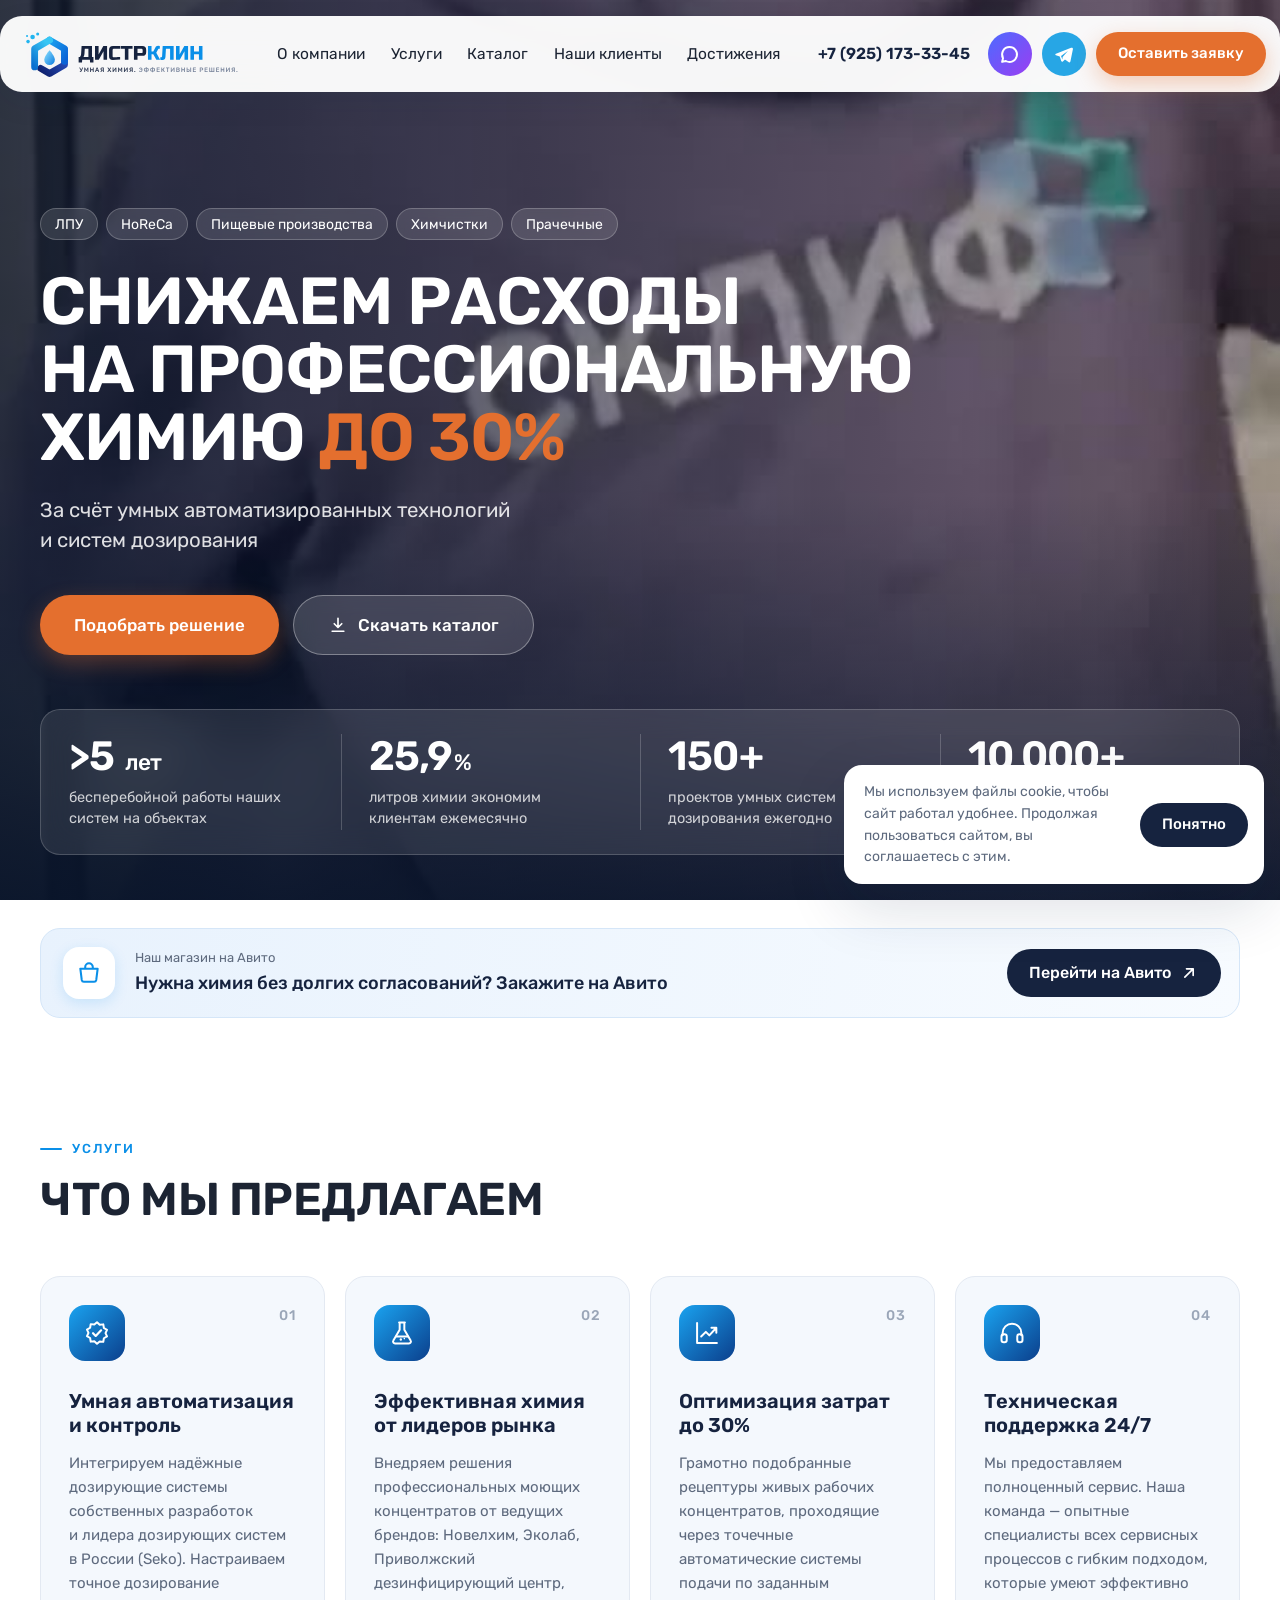
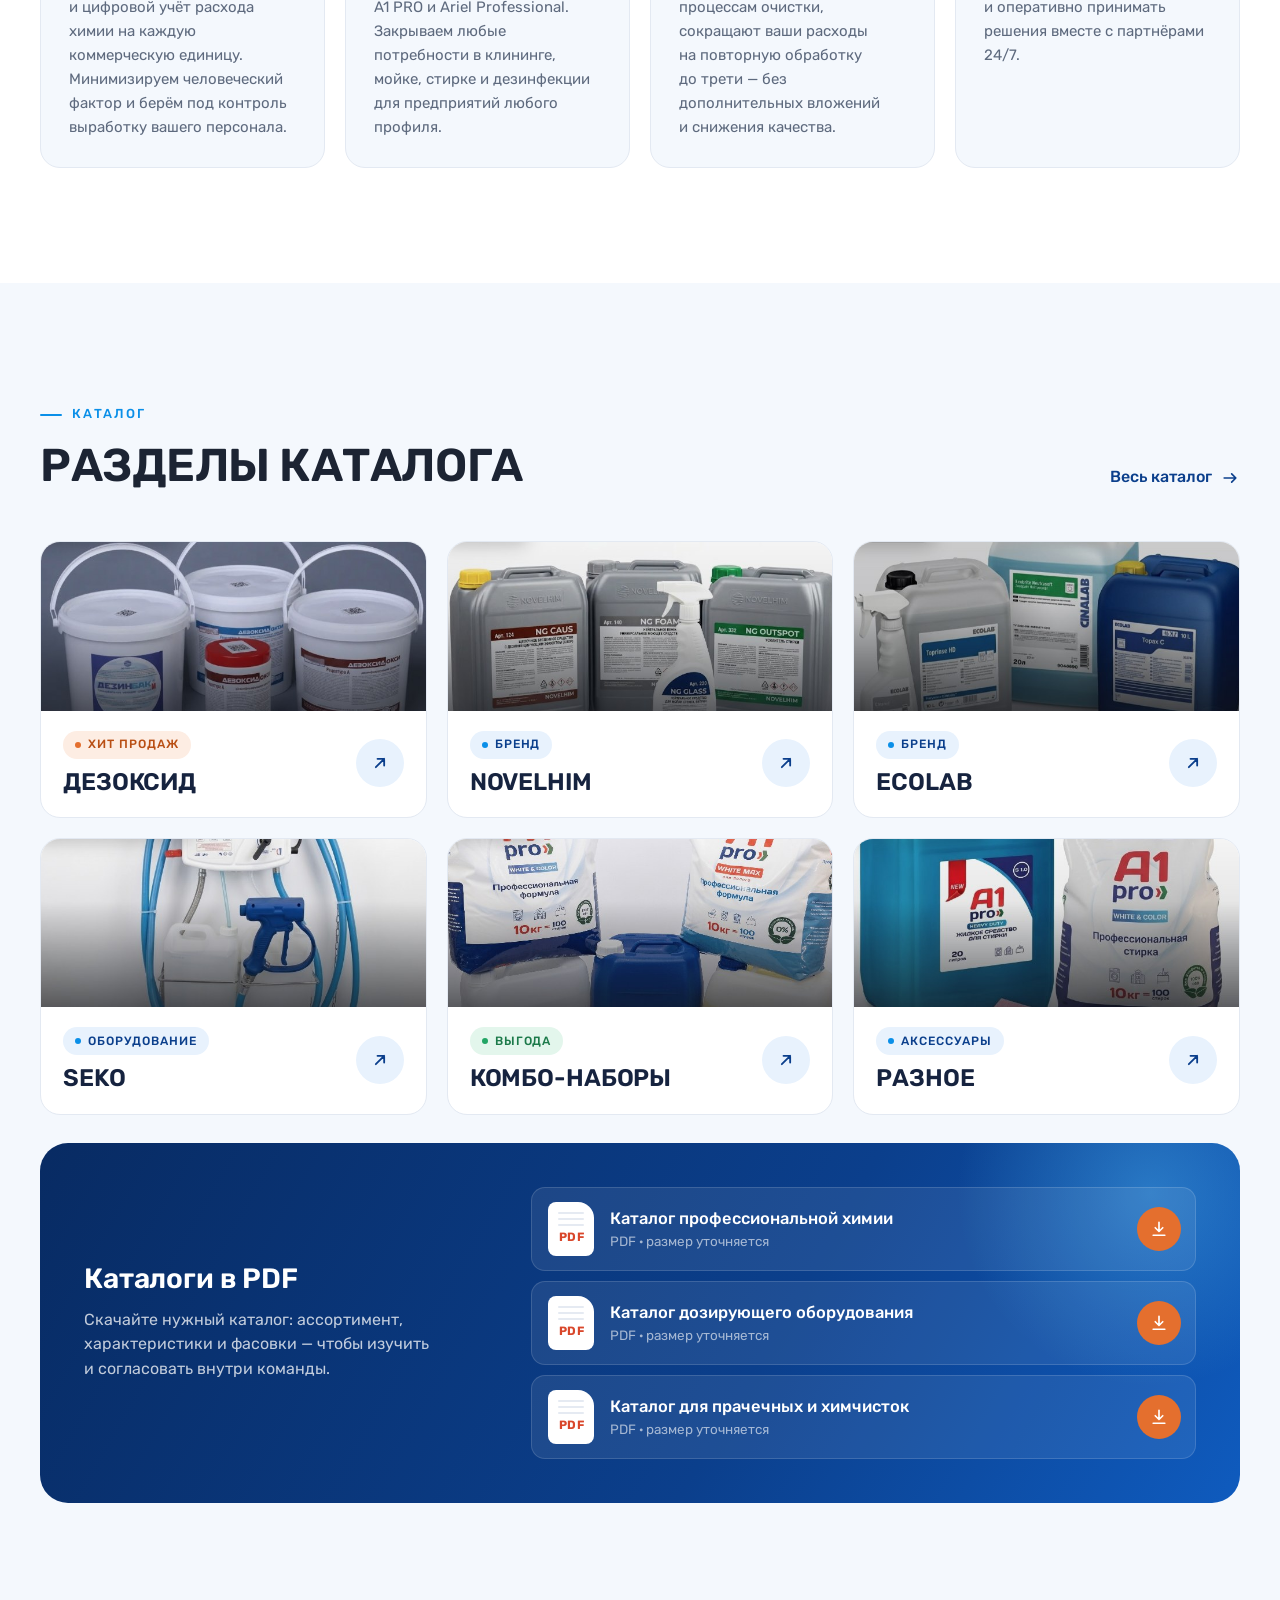
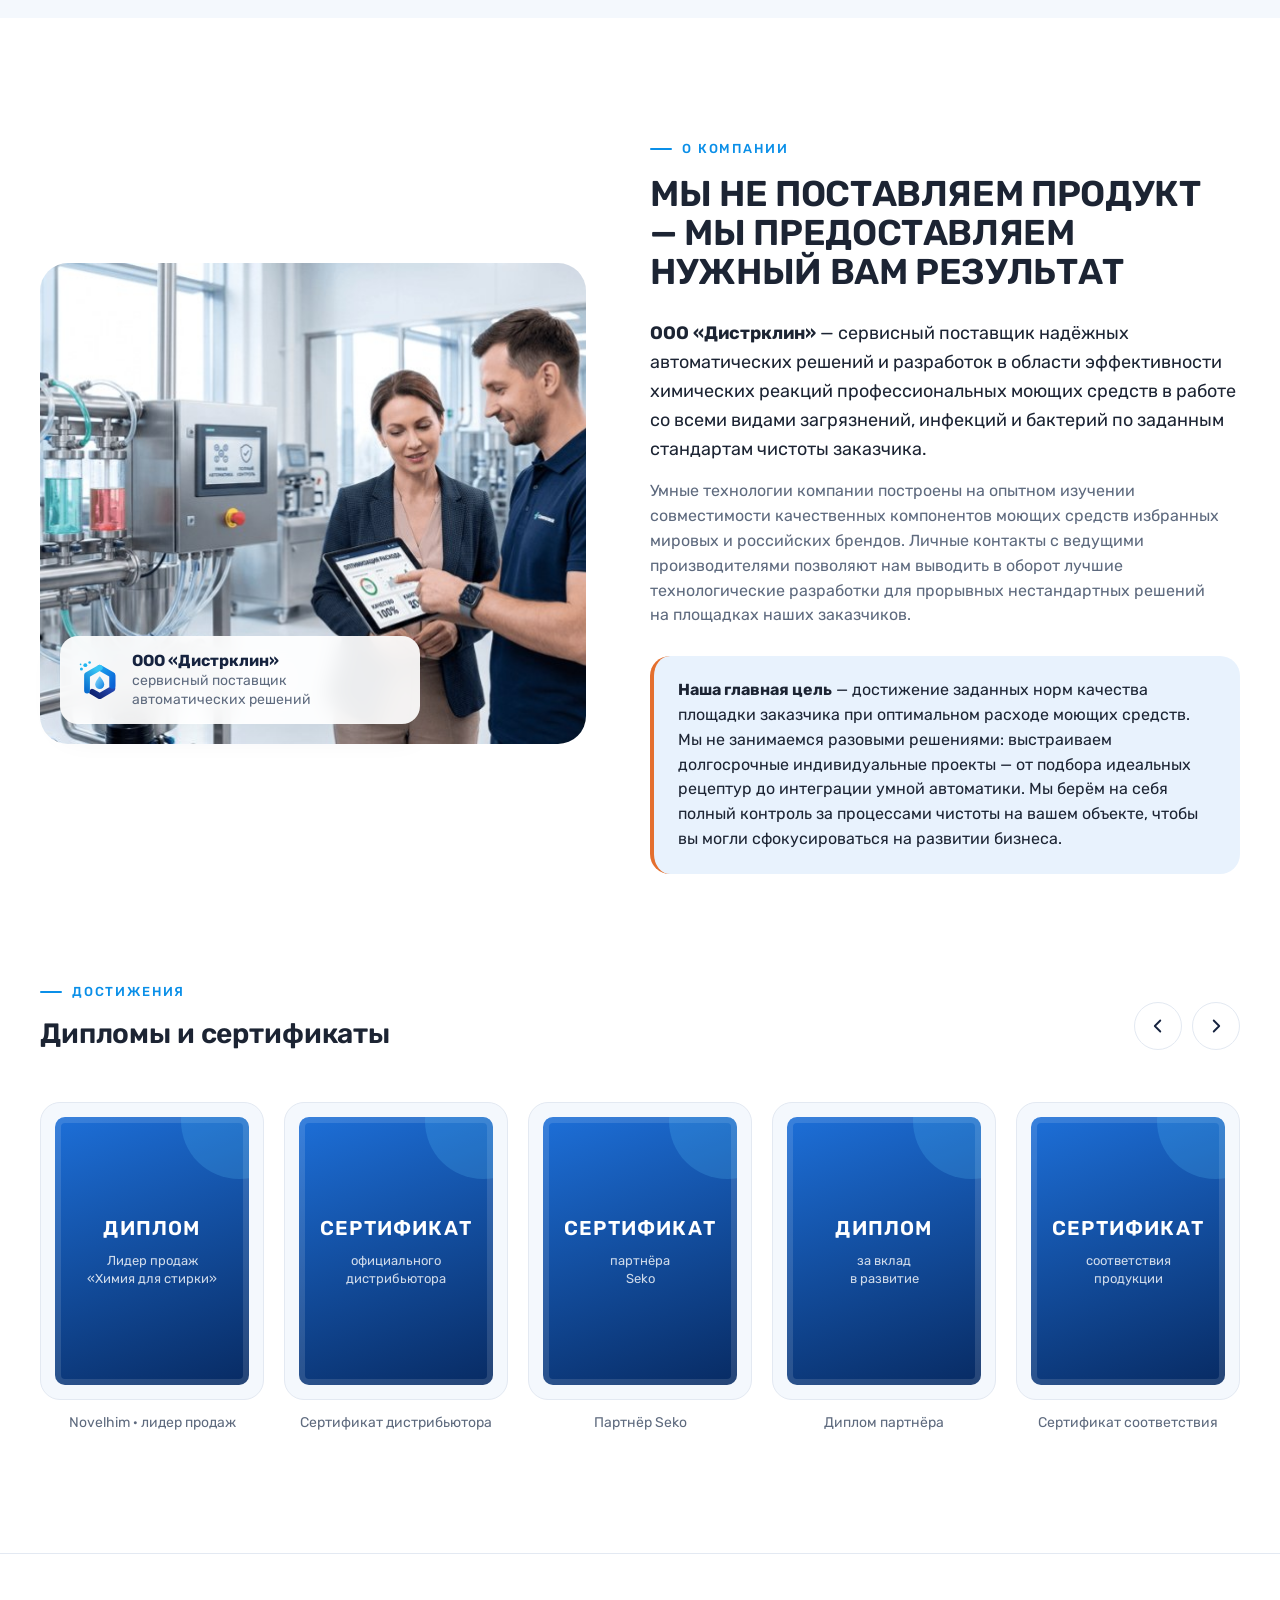
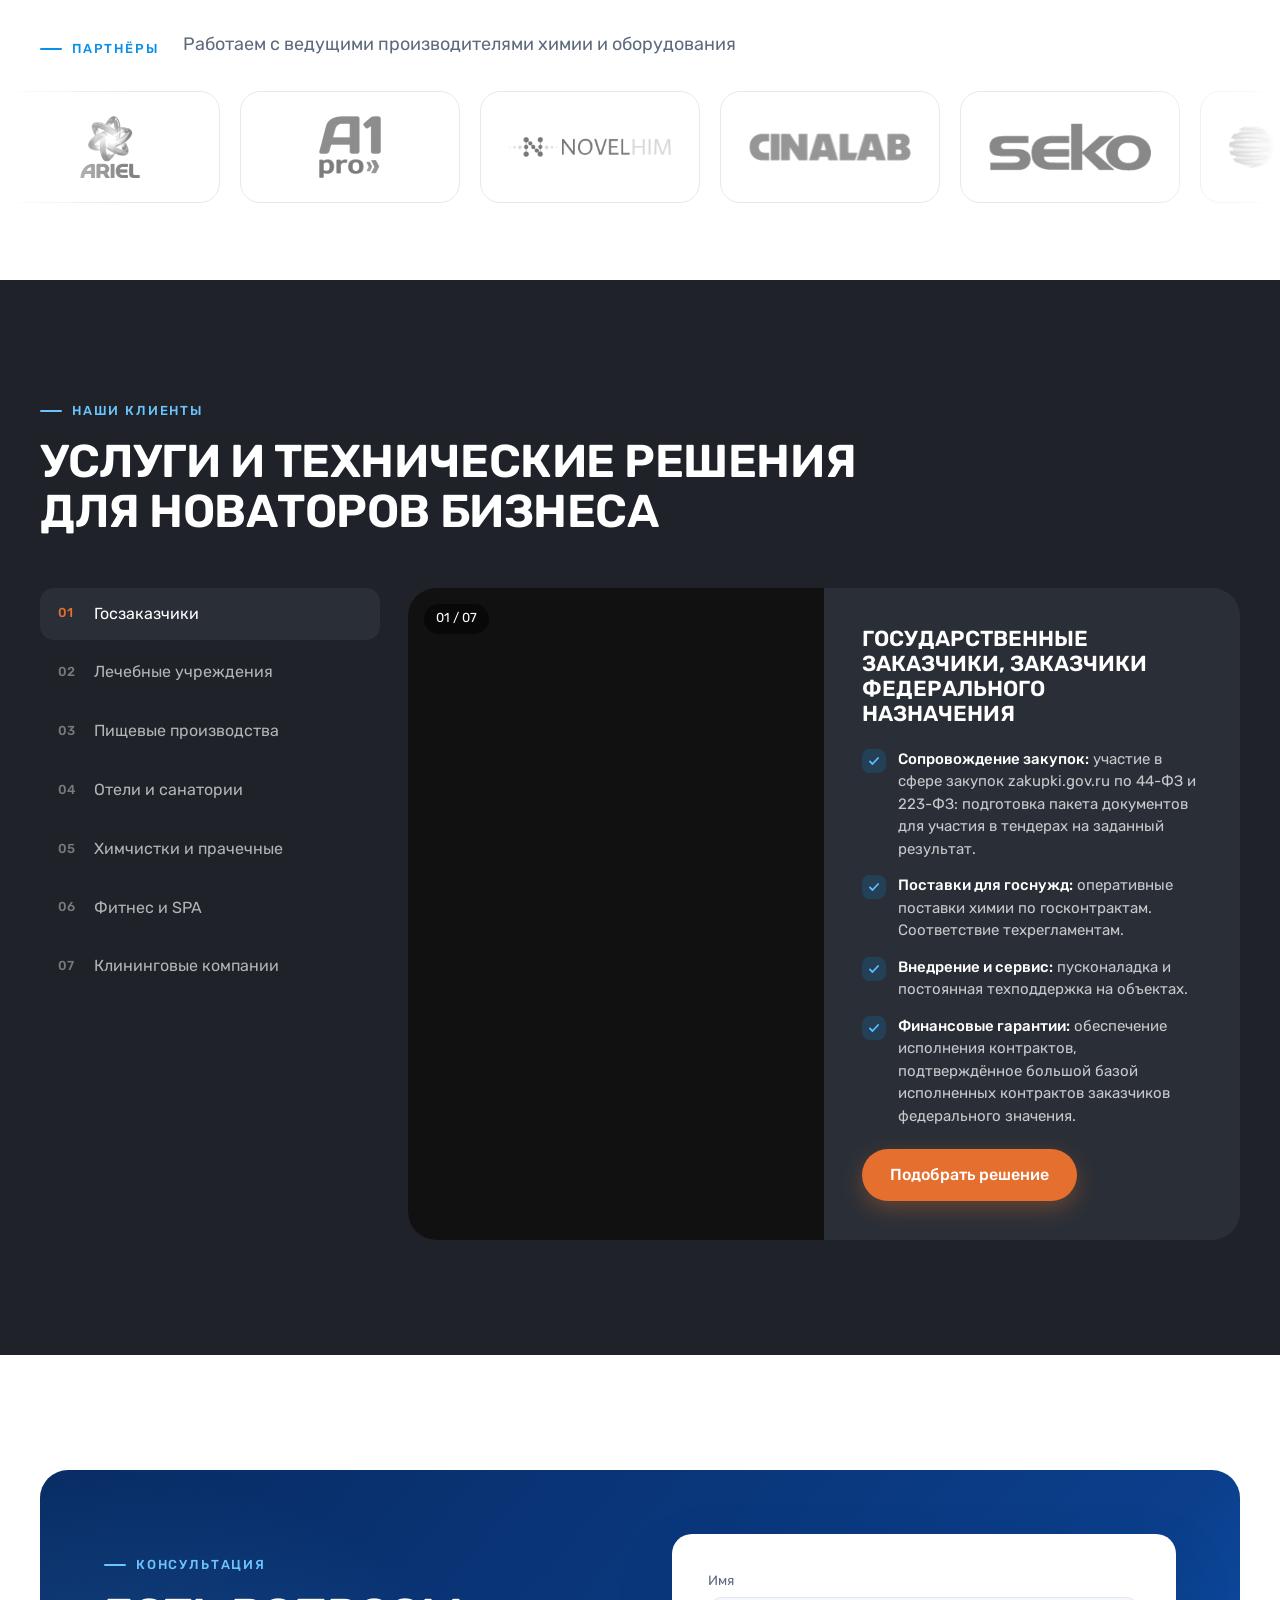
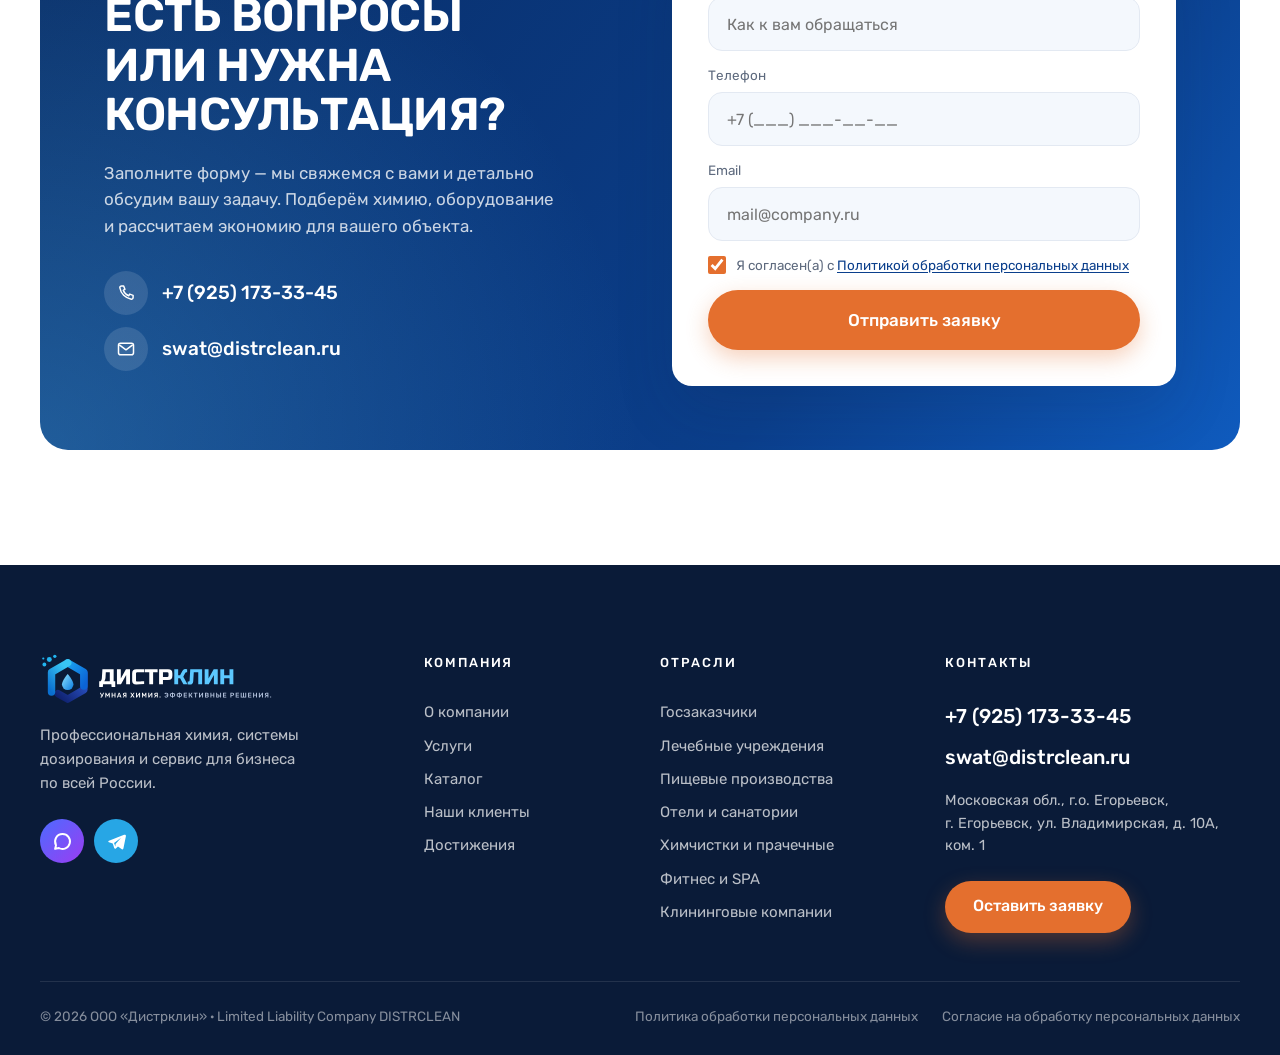
==== index.html @ 302209a2 "Первая версия сайта Дистрклин: главная, каталог, видео, логотип SVG Co-Authored-By: Claude Opus 5.5 " ====
<!doctype html>
<html lang="ru">
<head>
<meta charset="utf-8">
<meta name="viewport" content="width=device-width, initial-scale=1">
<title>Дистрклин — умная химия и системы дозирования</title>
<meta name="description" content="Снижаем расходы на профессиональную химию до 30% за счёт умных автоматизированных технологий и систем дозирования. Для ЛПУ, HoReCa, пищевых производств, химчисток и прачечных.">
<meta name="theme-color" content="#0B3F8C">
<link rel="icon" href="assets/img/logo-mark.svg" type="image/svg+xml">
<link rel="preconnect" href="https://fonts.googleapis.com">
<link rel="preconnect" href="https://fonts.gstatic.com" crossorigin>
<link href="https://fonts.googleapis.com/css2?family=Rubik:wght@400;500;600;700&display=swap" rel="stylesheet">
<link rel="stylesheet" href="css/style.css">
</head>
<body>

<!-- ============ ШАПКА ============ -->
<header class="header" id="top">
  <div class="header__bar container">
    <a class="header__logo" href="#top" aria-label="Дистрклин — на главную">
      <img src="assets/img/logo.svg" alt="Дистрклин" width="230" height="52">
    </a>
    <nav class="nav" aria-label="Основное меню">
      <a href="#about">О компании</a>
      <a href="#offer">Услуги</a>
      <a href="#catalog">Каталог</a>
      <a href="#clients">Наши клиенты</a>
      <a href="#awards">Достижения</a>
    </nav>
    <div class="header__actions">
      <a class="header__phone" href="tel:+79251733345">+7 (925) 173-33-45</a>
      <a class="icon-btn icon-btn--max" href="#" aria-label="Написать в MAX" title="MAX">
        <svg viewBox="0 0 24 24" aria-hidden="true"><path d="M12 3.5a8.5 8.5 0 0 0-7.4 12.7L3.5 20.5l4.4-1.1A8.5 8.5 0 1 0 12 3.5Z" fill="none" stroke="currentColor" stroke-width="2.2" stroke-linejoin="round"/></svg>
      </a>
      <a class="icon-btn icon-btn--tg" href="#" aria-label="Написать в Telegram" title="Telegram">
        <svg viewBox="0 0 24 24" aria-hidden="true"><path d="M20.7 4.3 3.4 11c-1 .4-1 1.6 0 1.9l4.3 1.4 1.7 5.2c.3.8 1.3 1 1.9.4l2.4-2.3 4.4 3.2c.7.5 1.6.1 1.8-.7l2.9-14.3c.2-1-.8-1.8-1.7-1.5ZM9.2 13.7l8-6.1-6.2 7.3-.3 2.9-1.5-4.1Z" fill="currentColor"/></svg>
      </a>
      <a class="btn btn--primary btn--sm header__cta" href="#contact">Оставить заявку</a>
      <button class="burger" type="button" aria-label="Открыть меню" aria-expanded="false" aria-controls="mobile-menu"><span></span><span></span></button>
    </div>
  </div>
  <div class="mobile-menu" id="mobile-menu" hidden>
    <nav aria-label="Мобильное меню">
      <a href="#about">О компании</a>
      <a href="#offer">Услуги</a>
      <a href="#catalog">Каталог</a>
      <a href="#clients">Наши клиенты</a>
      <a href="#awards">Достижения</a>
    </nav>
    <a class="mobile-menu__phone" href="tel:+79251733345">+7 (925) 173-33-45</a>
    <a class="btn btn--primary" href="#contact">Оставить заявку</a>
  </div>
</header>

<main>

<!-- ============ ОБЛОЖКА ============ -->
<section class="hero">
  <video class="hero__video" autoplay muted loop playsinline preload="auto"
         poster="assets/video/hero-desktop.jpg"
         data-desktop="assets/video/hero-desktop.mp4" data-mobile="assets/video/hero-mobile.mp4"
         data-poster-mobile="assets/video/hero-mobile.jpg"></video>
  <div class="hero__shade" aria-hidden="true"></div>

  <div class="hero__inner container">
    <div class="hero__content">
      <ul class="hero__tags" aria-label="Для кого">
        <li>ЛПУ</li><li>HoReCa</li><li>Пищевые производства</li><li>Химчистки</li><li>Прачечные</li>
      </ul>
      <h1 class="hero__title">Снижаем расходы на&nbsp;профессиональную химию <span class="accent">до&nbsp;30%</span></h1>
      <p class="hero__lead">За счёт умных автоматизированных технологий и&nbsp;систем дозирования</p>
      <div class="hero__buttons">
        <a class="btn btn--primary btn--lg" href="#contact">Подобрать решение</a>
        <a class="btn btn--glass btn--lg" href="#downloads">
          <svg viewBox="0 0 24 24" aria-hidden="true"><path d="M12 4v11m0 0-4.5-4.5M12 15l4.5-4.5M5 19.5h14" fill="none" stroke="currentColor" stroke-width="2" stroke-linecap="round" stroke-linejoin="round"/></svg>
          Скачать каталог
        </a>
      </div>
    </div>

    <dl class="stats">
      <div class="stats__item">
        <dt class="stats__num">&gt;5 <small>лет</small></dt>
        <dd>бесперебойной работы наших систем на объектах</dd>
      </div>
      <div class="stats__item">
        <dt class="stats__num">25,9<small>%</small></dt>
        <dd>литров химии экономим клиентам ежемесячно</dd>
      </div>
      <div class="stats__item">
        <dt class="stats__num">150+</dt>
        <dd>проектов умных систем дозирования ежегодно</dd>
      </div>
      <div class="stats__item">
        <dt class="stats__num">10&nbsp;000+</dt>
        <dd>совместно реализованных проектов по всей РФ</dd>
      </div>
    </dl>
  </div>
</section>

<!-- ============ АВИТО ============ -->
<section class="avito container" aria-label="Магазин на Авито">
  <a class="avito__card" href="https://www.avito.ru/user/0e7260d553dcb03911b944546a5bbaae/profile" target="_blank" rel="noopener">
    <span class="avito__icon" aria-hidden="true">
      <svg viewBox="0 0 24 24"><path d="M4 8h16l-1.3 10.4a2 2 0 0 1-2 1.6H7.3a2 2 0 0 1-2-1.6L4 8Z M8.5 8V6.5a3.5 3.5 0 0 1 7 0V8" fill="none" stroke="currentColor" stroke-width="1.9" stroke-linejoin="round"/></svg>
    </span>
    <span class="avito__text">
      <span class="avito__eyebrow">Наш магазин на Авито</span>
      <span class="avito__title">Нужна химия без долгих согласований? Закажите на&nbsp;Авито</span>
    </span>
    <span class="avito__go">
      Перейти на Авито
      <svg viewBox="0 0 24 24" aria-hidden="true"><path d="M7 17 17 7m0 0H9m8 0v8" fill="none" stroke="currentColor" stroke-width="2" stroke-linecap="round" stroke-linejoin="round"/></svg>
    </span>
  </a>
</section>

<!-- ============ ЧТО МЫ ПРЕДЛАГАЕМ ============ -->
<section class="section" id="offer">
  <div class="container">
    <div class="section-head">
      <p class="eyebrow">Услуги</p>
      <h2 class="h2">Что мы предлагаем</h2>
    </div>
    <div class="offer">
      <article class="offer__card">
        <div class="offer__top">
          <span class="offer__icon"><svg viewBox="0 0 24 24" aria-hidden="true"><path d="M12 2.8 14.3 5l3.1-.4.5 3.1 2.7 1.6-1.3 2.8 1.3 2.8-2.7 1.6-.5 3.1-3.1-.4L12 21.2 9.7 19l-3.1.4-.5-3.1-2.7-1.6 1.3-2.8-1.3-2.8 2.7-1.6.5-3.1 3.1.4L12 2.8Z" fill="none" stroke="currentColor" stroke-width="1.7" stroke-linejoin="round"/><path d="m8.6 12.2 2.3 2.3 4.6-4.8" fill="none" stroke="currentColor" stroke-width="1.9" stroke-linecap="round" stroke-linejoin="round"/></svg></span>
          <span class="offer__num">01</span>
        </div>
        <h3>Умная автоматизация и&nbsp;контроль</h3>
        <p>Интегрируем надёжные дозирующие системы собственных разработок и&nbsp;лидера дозирующих систем в&nbsp;России (Seko). Настраиваем точное дозирование и&nbsp;цифровой учёт расхода химии на&nbsp;каждую коммерческую единицу. Минимизируем человеческий фактор и&nbsp;берём под контроль выработку вашего персонала.</p>
      </article>
      <article class="offer__card">
        <div class="offer__top">
          <span class="offer__icon"><svg viewBox="0 0 24 24" aria-hidden="true"><path d="M9.5 3h5M10 3v6.2L4.6 18.4A1.7 1.7 0 0 0 6.1 21h11.8a1.7 1.7 0 0 0 1.5-2.6L14 9.2V3" fill="none" stroke="currentColor" stroke-width="1.7" stroke-linecap="round" stroke-linejoin="round"/><path d="M7 15h10" fill="none" stroke="currentColor" stroke-width="1.7" stroke-linecap="round"/><circle cx="11" cy="17.6" r="1" fill="currentColor"/><circle cx="14" cy="16.8" r=".7" fill="currentColor"/></svg></span>
          <span class="offer__num">02</span>
        </div>
        <h3>Эффективная химия от&nbsp;лидеров рынка</h3>
        <p>Внедряем решения профессиональных моющих концентратов от&nbsp;ведущих брендов: Новелхим, Эколаб, Приволжский дезинфицирующий центр, A1&nbsp;PRO и&nbsp;Ariel Professional. Закрываем любые потребности в&nbsp;клининге, мойке, стирке и&nbsp;дезинфекции для предприятий любого профиля.</p>
      </article>
      <article class="offer__card">
        <div class="offer__top">
          <span class="offer__icon"><svg viewBox="0 0 24 24" aria-hidden="true"><path d="M3.5 3.5v17h17" fill="none" stroke="currentColor" stroke-width="1.7" stroke-linecap="round" stroke-linejoin="round"/><path d="m7 15 4-4 3 3 6-6.5m0 0h-4.2m4.2 0v4.2" fill="none" stroke="currentColor" stroke-width="1.7" stroke-linecap="round" stroke-linejoin="round"/></svg></span>
          <span class="offer__num">03</span>
        </div>
        <h3>Оптимизация затрат до&nbsp;30%</h3>
        <p>Грамотно подобранные рецептуры живых рабочих концентратов, проходящие через точечные автоматические системы подачи по&nbsp;заданным процессам очистки, сокращают ваши расходы на&nbsp;повторную обработку до&nbsp;трети — без дополнительных вложений и&nbsp;снижения качества.</p>
      </article>
      <article class="offer__card">
        <div class="offer__top">
          <span class="offer__icon"><svg viewBox="0 0 24 24" aria-hidden="true"><path d="M4 14v-2a8 8 0 0 1 16 0v2" fill="none" stroke="currentColor" stroke-width="1.7" stroke-linecap="round"/><rect x="3" y="13" width="4.5" height="7" rx="2" fill="none" stroke="currentColor" stroke-width="1.7"/><rect x="16.5" y="13" width="4.5" height="7" rx="2" fill="none" stroke="currentColor" stroke-width="1.7"/></svg></span>
          <span class="offer__num">04</span>
        </div>
        <h3>Техническая поддержка 24/7</h3>
        <p>Мы предоставляем полноценный сервис. Наша команда — опытные специалисты всех сервисных процессов с&nbsp;гибким подходом, которые умеют эффективно и&nbsp;оперативно принимать решения вместе с&nbsp;партнёрами 24/7.</p>
      </article>
    </div>
  </div>
</section>

<!-- ============ КАТАЛОГ ============ -->
<section class="section section--tint" id="catalog">
  <div class="container">
    <div class="section-head section-head--row">
      <div>
        <p class="eyebrow">Каталог</p>
        <h2 class="h2">Разделы каталога</h2>
      </div>
      <a class="link-arrow" href="catalog.html">Весь каталог
        <svg viewBox="0 0 24 24" aria-hidden="true"><path d="M5 12h14m0 0-5-5m5 5-5 5" fill="none" stroke="currentColor" stroke-width="2" stroke-linecap="round" stroke-linejoin="round"/></svg>
      </a>
    </div>

    <div class="cats">
      <a class="cat" href="catalog.html#dezoksid">
        <span class="cat__img"><img src="assets/img/catalog/dezoksid.jpg" alt="Дезоксид — дезинфицирующие средства" loading="lazy"></span>
        <span class="cat__body"><span class="chip chip--hot">Хит продаж</span><span class="cat__name">Дезоксид</span><span class="cat__arrow" aria-hidden="true"></span></span>
      </a>
      <a class="cat" href="catalog.html#novelhim">
        <span class="cat__img"><img src="assets/img/catalog/novelhim.jpg" alt="Novelhim — профессиональные моющие средства" loading="lazy"></span>
        <span class="cat__body"><span class="chip">Бренд</span><span class="cat__name">Novelhim</span><span class="cat__arrow" aria-hidden="true"></span></span>
      </a>
      <a class="cat" href="catalog.html#ecolab">
        <span class="cat__img"><img src="assets/img/catalog/ecolab.jpg" alt="Ecolab — профессиональная химия" loading="lazy"></span>
        <span class="cat__body"><span class="chip">Бренд</span><span class="cat__name">Ecolab</span><span class="cat__arrow" aria-hidden="true"></span></span>
      </a>
      <a class="cat" href="catalog.html#seko">
        <span class="cat__img"><img src="assets/img/catalog/seko.jpg" alt="Seko — дозирующее оборудование" loading="lazy"></span>
        <span class="cat__body"><span class="chip">Оборудование</span><span class="cat__name">Seko</span><span class="cat__arrow" aria-hidden="true"></span></span>
      </a>
      <a class="cat" href="catalog.html#combo">
        <span class="cat__img"><img src="assets/img/catalog/combo.jpg" alt="Комбо-наборы" loading="lazy"></span>
        <span class="cat__body"><span class="chip chip--green">Выгода</span><span class="cat__name">Комбо-наборы</span><span class="cat__arrow" aria-hidden="true"></span></span>
      </a>
      <a class="cat" href="catalog.html#misc">
        <span class="cat__img"><img src="assets/img/catalog/misc.jpg" alt="Разное и аксессуары" loading="lazy"></span>
        <span class="cat__body"><span class="chip">Аксессуары</span><span class="cat__name">Разное</span><span class="cat__arrow" aria-hidden="true"></span></span>
      </a>
    </div>

    <!-- PDF-каталоги -->
    <div class="downloads" id="downloads">
      <div class="downloads__intro">
        <h3 class="h3">Каталоги в&nbsp;PDF</h3>
        <p>Скачайте нужный каталог: ассортимент, характеристики и&nbsp;фасовки — чтобы изучить и&nbsp;согласовать внутри команды.</p>
      </div>
      <ul class="downloads__list">
        <li>
          <a class="dl" href="assets/pdf/catalog-1.pdf" download>
            <span class="dl__icon" aria-hidden="true">PDF</span>
            <span class="dl__text"><span class="dl__name">Каталог профессиональной химии</span><span class="dl__meta">PDF · размер уточняется</span></span>
            <span class="dl__btn" aria-hidden="true"><svg viewBox="0 0 24 24"><path d="M12 4v11m0 0-4.5-4.5M12 15l4.5-4.5M5 19.5h14" fill="none" stroke="currentColor" stroke-width="2" stroke-linecap="round" stroke-linejoin="round"/></svg></span>
          </a>
        </li>
        <li>
          <a class="dl" href="assets/pdf/catalog-2.pdf" download>
            <span class="dl__icon" aria-hidden="true">PDF</span>
            <span class="dl__text"><span class="dl__name">Каталог дозирующего оборудования</span><span class="dl__meta">PDF · размер уточняется</span></span>
            <span class="dl__btn" aria-hidden="true"><svg viewBox="0 0 24 24"><path d="M12 4v11m0 0-4.5-4.5M12 15l4.5-4.5M5 19.5h14" fill="none" stroke="currentColor" stroke-width="2" stroke-linecap="round" stroke-linejoin="round"/></svg></span>
          </a>
        </li>
        <li>
          <a class="dl" href="assets/pdf/catalog-3.pdf" download>
            <span class="dl__icon" aria-hidden="true">PDF</span>
            <span class="dl__text"><span class="dl__name">Каталог для прачечных и&nbsp;химчисток</span><span class="dl__meta">PDF · размер уточняется</span></span>
            <span class="dl__btn" aria-hidden="true"><svg viewBox="0 0 24 24"><path d="M12 4v11m0 0-4.5-4.5M12 15l4.5-4.5M5 19.5h14" fill="none" stroke="currentColor" stroke-width="2" stroke-linecap="round" stroke-linejoin="round"/></svg></span>
          </a>
        </li>
      </ul>
    </div>
  </div>
</section>

<!-- ============ О КОМПАНИИ ============ -->
<section class="section" id="about">
  <div class="container">
    <div class="about">
      <div class="about__media">
        <img src="assets/img/about.jpg" alt="Специалисты Дистрклин у дозирующей станции" loading="lazy">
        <div class="about__badge">
          <img src="assets/img/logo-mark.svg" alt="" width="40" height="40">
          <span><b>ООО «Дистрклин»</b>сервисный поставщик автоматических решений</span>
        </div>
      </div>
      <div class="about__text">
        <p class="eyebrow">О компании</p>
        <h2 class="h2">Мы не поставляем продукт — мы&nbsp;предоставляем нужный вам результат</h2>
        <p class="lead"><b>ООО «Дистрклин»</b> — сервисный поставщик надёжных автоматических решений и&nbsp;разработок в&nbsp;области эффективности химических реакций профессиональных моющих средств в&nbsp;работе со&nbsp;всеми видами загрязнений, инфекций и&nbsp;бактерий по&nbsp;заданным стандартам чистоты заказчика.</p>
        <p>Умные технологии компании построены на&nbsp;опытном изучении совместимости качественных компонентов моющих средств избранных мировых и&nbsp;российских брендов. Личные контакты с&nbsp;ведущими производителями позволяют нам выводить в&nbsp;оборот лучшие технологические разработки для прорывных нестандартных решений на&nbsp;площадках наших заказчиков.</p>
        <div class="about__goal">
          <p><b>Наша главная цель</b> — достижение заданных норм качества площадки заказчика при оптимальном расходе моющих средств. Мы&nbsp;не&nbsp;занимаемся разовыми решениями: выстраиваем долгосрочные индивидуальные проекты — от&nbsp;подбора идеальных рецептур до&nbsp;интеграции умной автоматики. Мы берём на&nbsp;себя полный контроль за&nbsp;процессами чистоты на&nbsp;вашем объекте, чтобы вы могли сфокусироваться на&nbsp;развитии бизнеса.</p>
        </div>
      </div>
    </div>

    <!-- Достижения -->
    <div class="awards" id="awards">
      <div class="section-head section-head--row">
        <div>
          <p class="eyebrow">Достижения</p>
          <h3 class="h3">Дипломы и&nbsp;сертификаты</h3>
        </div>
        <div class="slider-nav">
          <button class="round-btn" type="button" data-scroll="awards" data-dir="-1" aria-label="Назад"><svg viewBox="0 0 24 24"><path d="m14.5 6-6 6 6 6" fill="none" stroke="currentColor" stroke-width="2" stroke-linecap="round" stroke-linejoin="round"/></svg></button>
          <button class="round-btn" type="button" data-scroll="awards" data-dir="1" aria-label="Вперёд"><svg viewBox="0 0 24 24"><path d="m9.5 6 6 6-6 6" fill="none" stroke="currentColor" stroke-width="2" stroke-linecap="round" stroke-linejoin="round"/></svg></button>
        </div>
      </div>
      <!-- Чтобы добавить сертификат: положите файл в assets/img/certificates/ и замените блок .cert__ph на <img src="..." alt="..."> -->
      <div class="awards__track" data-track="awards">
        <figure class="cert"><button class="cert__frame" type="button"><span class="cert__ph"><span>Диплом</span>Лидер продаж<br>«Химия для стирки»</span></button><figcaption>Novelhim · лидер продаж</figcaption></figure>
        <figure class="cert"><button class="cert__frame" type="button"><span class="cert__ph"><span>Сертификат</span>официального<br>дистрибьютора</span></button><figcaption>Сертификат дистрибьютора</figcaption></figure>
        <figure class="cert"><button class="cert__frame" type="button"><span class="cert__ph"><span>Сертификат</span>партнёра<br>Seko</span></button><figcaption>Партнёр Seko</figcaption></figure>
        <figure class="cert"><button class="cert__frame" type="button"><span class="cert__ph"><span>Диплом</span>за вклад<br>в развитие</span></button><figcaption>Диплом партнёра</figcaption></figure>
        <figure class="cert"><button class="cert__frame" type="button"><span class="cert__ph"><span>Сертификат</span>соответствия<br>продукции</span></button><figcaption>Сертификат соответствия</figcaption></figure>
      </div>
    </div>
  </div>
</section>

<!-- ============ ПАРТНЁРЫ ============ -->
<section class="partners" aria-label="Наши партнёры">
  <div class="container partners__head">
    <p class="eyebrow">Партнёры</p>
    <p class="partners__title">Работаем с&nbsp;ведущими производителями химии и&nbsp;оборудования</p>
  </div>
  <div class="marquee">
    <div class="marquee__track">
      <div class="marquee__group">
        <span class="logo-card"><img src="assets/img/partners/ariel.png" alt="Ariel"></span>
        <span class="logo-card"><img src="assets/img/partners/a1pro.png" alt="A1 pro"></span>
        <span class="logo-card"><img src="assets/img/partners/novelhim.png" alt="Novelhim"></span>
        <span class="logo-card"><img src="assets/img/partners/cinalab.png" alt="Cinalab"></span>
        <span class="logo-card"><img src="assets/img/partners/seko.png" alt="Seko"></span>
        <span class="logo-card"><img src="assets/img/partners/dezinbak.png" alt="Группа компаний Дезинбак"></span>
      </div>
    </div>
  </div>
</section>

<!-- ============ НАПРАВЛЕНИЯ / КЛИЕНТЫ ============ -->
<section class="section section--dark" id="clients">
  <div class="container">
    <div class="section-head">
      <p class="eyebrow eyebrow--light">Наши клиенты</p>
      <h2 class="h2">Услуги и&nbsp;технические решения для&nbsp;новаторов бизнеса</h2>
    </div>

    <div class="sectors" data-sectors>
      <div class="sectors__tabs" role="tablist" aria-label="Отрасли"></div>
      <div class="sectors__panel" role="tabpanel">
        <div class="sectors__video">
          <video muted loop playsinline preload="none"></video>
          <span class="sectors__counter"></span>
        </div>
        <div class="sectors__content">
          <h3 class="sectors__title"></h3>
          <ul class="checks"></ul>
          <a class="btn btn--primary" href="#contact" data-sector-cta>Подобрать решение</a>
        </div>
      </div>
    </div>
  </div>
</section>

<!-- ============ КОНСУЛЬТАЦИЯ ============ -->
<section class="section" id="contact">
  <div class="container">
    <div class="consult">
      <div class="consult__info">
        <p class="eyebrow eyebrow--light">Консультация</p>
        <h2 class="h2">Есть вопросы или нужна консультация?</h2>
        <p class="consult__text">Заполните форму — мы свяжемся с&nbsp;вами и&nbsp;детально обсудим вашу задачу. Подберём химию, оборудование и&nbsp;рассчитаем экономию для вашего объекта.</p>
        <ul class="consult__contacts">
          <li><a href="tel:+79251733345"><span class="ci"><svg viewBox="0 0 24 24"><path d="M6.6 3.5h2.6l1.5 4-2 1.3a11 11 0 0 0 6.5 6.5l1.3-2 4 1.5v2.6a2 2 0 0 1-2.2 2A16.5 16.5 0 0 1 4.6 5.7a2 2 0 0 1 2-2.2Z" fill="none" stroke="currentColor" stroke-width="1.8" stroke-linejoin="round"/></svg></span>+7 (925) 173-33-45</a></li>
          <li><a href="mailto:swat@distrclean.ru"><span class="ci"><svg viewBox="0 0 24 24"><rect x="3" y="5" width="18" height="14" rx="2.5" fill="none" stroke="currentColor" stroke-width="1.8"/><path d="m4 7 8 6 8-6" fill="none" stroke="currentColor" stroke-width="1.8" stroke-linejoin="round"/></svg></span>swat@distrclean.ru</a></li>
        </ul>
      </div>

      <form class="form" novalidate>
        <input type="hidden" name="sector" value="">
        <div class="form__sector" hidden>Направление: <b></b></div>
        <label class="field"><span>Имя</span><input type="text" name="name" autocomplete="name" placeholder="Как к вам обращаться" required></label>
        <label class="field"><span>Телефон</span><input type="tel" name="phone" autocomplete="tel" placeholder="+7 (___) ___-__-__" required></label>
        <label class="field"><span>Email</span><input type="email" name="email" autocomplete="email" placeholder="mail@company.ru"></label>
        <label class="check"><input type="checkbox" name="agree" checked required><span>Я согласен(а) с <a href="#">Политикой обработки персональных данных</a></span></label>
        <button class="btn btn--primary btn--lg btn--block" type="submit">Отправить заявку</button>
        <p class="form__ok" hidden>Спасибо! Заявка отправлена — мы свяжемся с&nbsp;вами в&nbsp;ближайшее время.</p>
      </form>
    </div>
  </div>
</section>

</main>

<!-- ============ ПОДВАЛ ============ -->
<footer class="footer">
  <div class="container">
    <div class="footer__top">
      <div class="footer__brand">
        <img src="assets/img/logo-white.svg" alt="Дистрклин" width="230" height="52">
        <p>Профессиональная химия, системы дозирования и&nbsp;сервис для бизнеса по&nbsp;всей России.</p>
        <div class="footer__social">
          <a class="icon-btn icon-btn--max" href="#" aria-label="MAX"><svg viewBox="0 0 24 24"><path d="M12 3.5a8.5 8.5 0 0 0-7.4 12.7L3.5 20.5l4.4-1.1A8.5 8.5 0 1 0 12 3.5Z" fill="none" stroke="currentColor" stroke-width="2.2" stroke-linejoin="round"/></svg></a>
          <a class="icon-btn icon-btn--tg" href="#" aria-label="Telegram"><svg viewBox="0 0 24 24"><path d="M20.7 4.3 3.4 11c-1 .4-1 1.6 0 1.9l4.3 1.4 1.7 5.2c.3.8 1.3 1 1.9.4l2.4-2.3 4.4 3.2c.7.5 1.6.1 1.8-.7l2.9-14.3c.2-1-.8-1.8-1.7-1.5ZM9.2 13.7l8-6.1-6.2 7.3-.3 2.9-1.5-4.1Z" fill="currentColor"/></svg></a>
        </div>
      </div>
      <nav class="footer__col" aria-label="Разделы">
        <p class="footer__h">Компания</p>
        <a href="#about">О компании</a>
        <a href="#offer">Услуги</a>
        <a href="#catalog">Каталог</a>
        <a href="#clients">Наши клиенты</a>
        <a href="#awards">Достижения</a>
      </nav>
      <nav class="footer__col" aria-label="Отрасли">
        <p class="footer__h">Отрасли</p>
        <a href="#clients" data-goto-sector="0">Госзаказчики</a>
        <a href="#clients" data-goto-sector="1">Лечебные учреждения</a>
        <a href="#clients" data-goto-sector="2">Пищевые производства</a>
        <a href="#clients" data-goto-sector="3">Отели и санатории</a>
        <a href="#clients" data-goto-sector="4">Химчистки и прачечные</a>
        <a href="#clients" data-goto-sector="5">Фитнес и SPA</a>
        <a href="#clients" data-goto-sector="6">Клининговые компании</a>
      </nav>
      <div class="footer__col footer__contacts">
        <p class="footer__h">Контакты</p>
        <a class="footer__big" href="tel:+79251733345">+7 (925) 173-33-45</a>
        <a class="footer__big" href="mailto:swat@distrclean.ru">swat@distrclean.ru</a>
        <p class="footer__addr">Московская обл., г.о. Егорьевск,<br>г. Егорьевск, ул. Владимирская, д.&nbsp;10А, ком.&nbsp;1</p>
        <a class="btn btn--primary" href="#contact">Оставить заявку</a>
      </div>
    </div>
    <div class="footer__bottom">
      <span>© 2026 ООО «Дистрклин» · Limited Liability Company DISTRCLEAN</span>
      <span class="footer__links">
        <a href="#">Политика обработки персональных данных</a>
        <a href="#">Согласие на обработку персональных данных</a>
      </span>
    </div>
  </div>
</footer>

<div class="cookie" hidden>
  <p>Мы используем файлы cookie, чтобы сайт работал удобнее. Продолжая пользоваться сайтом, вы соглашаетесь с&nbsp;этим.</p>
  <button class="btn btn--dark btn--sm" type="button">Понятно</button>
</div>

<div class="lightbox" hidden>
  <button class="lightbox__close" type="button" aria-label="Закрыть">×</button>
  <div class="lightbox__body"></div>
</div>

<script src="js/main.js"></script>
</body>
</html>
---- css/style.css ----
/* =========================================================
   Дистрклин — стили
   Палитра и шрифт — как на исходном сайте (Rubik, оранжевый CTA,
   синий бренд, светло-голубые и тёмные плашки)
   ========================================================= */

:root {
  --orange: #E46F2E;
  --orange-hover: #CF5E1F;
  --blue: #0A8FE8;
  --blue-deep: #0B3F8C;
  --blue-ink: #082B63;
  --navy: #16233F;
  --ink: #1C2433;
  --muted: #5E6A7E;
  --line: #E3E9F2;
  --sky: #E8F2FD;
  --sky-2: #F4F8FD;
  --dark: #1F2329;
  --dark-2: #2A2F37;
  --white: #fff;

  --radius-lg: 28px;
  --radius: 20px;
  --radius-sm: 14px;

  --container: 1280px;
  --gutter: clamp(16px, 4vw, 40px);
  --section: clamp(64px, 9vw, 120px);

  --shadow: 0 10px 30px rgba(16, 35, 70, .08);
  --shadow-lg: 0 24px 60px rgba(16, 35, 70, .14);
  --ease: cubic-bezier(.2, .7, .2, 1);
}

*, *::before, *::after { box-sizing: border-box; }
html { scroll-behavior: smooth; scroll-padding-top: 110px; -webkit-text-size-adjust: 100%; }
body {
  margin: 0;
  font-family: "Rubik", system-ui, -apple-system, "Segoe UI", sans-serif;
  font-size: 16px;
  line-height: 1.55;
  color: var(--ink);
  background: var(--white);
  -webkit-font-smoothing: antialiased;
  overflow-x: hidden;
}
img, video, svg { display: block; max-width: 100%; }
a { color: inherit; text-decoration: none; }
button { font: inherit; color: inherit; cursor: pointer; border: 0; background: none; padding: 0; }
h1, h2, h3, p { margin: 0; }
ul { margin: 0; padding: 0; list-style: none; }
:focus-visible { outline: 3px solid var(--blue); outline-offset: 3px; border-radius: 6px; }

.container { width: 100%; max-width: calc(var(--container) + var(--gutter) * 2); margin: 0 auto; padding: 0 var(--gutter); }
.section { padding: var(--section) 0; }
.section--tint { background: var(--sky-2); }
.section--dark { background: var(--dark); color: #fff; }

/* ---------- Типографика ---------- */
.eyebrow {
  display: inline-flex; align-items: center; gap: 10px;
  font-size: 13px; font-weight: 500; letter-spacing: .14em; text-transform: uppercase;
  color: var(--blue); margin-bottom: 16px;
}
.eyebrow::before { content: ""; width: 22px; height: 2px; background: currentColor; border-radius: 2px; }
.eyebrow--light { color: #6CC4FF; }
.h2 {
  font-size: clamp(28px, 3.6vw, 46px); line-height: 1.08; font-weight: 600;
  letter-spacing: -.01em; text-transform: uppercase; text-wrap: balance;
}
.h3 { font-size: clamp(22px, 2.2vw, 28px); line-height: 1.15; font-weight: 600; letter-spacing: -.005em; }
.lead { font-size: 18px; line-height: 1.6; }
.accent { color: var(--orange); }

.section-head { margin-bottom: clamp(32px, 4vw, 56px); max-width: 860px; }
.section-head--row { display: flex; justify-content: space-between; align-items: flex-end; gap: 24px; max-width: none; }

/* ---------- Кнопки ---------- */
.btn {
  display: inline-flex; align-items: center; justify-content: center; gap: 10px;
  height: 52px; padding: 0 28px; border-radius: 999px;
  font-weight: 500; font-size: 16px; white-space: nowrap;
  transition: background .25s var(--ease), color .25s, transform .25s var(--ease), box-shadow .25s;
}
.btn svg { width: 20px; height: 20px; }
.btn--primary { background: var(--orange); color: #fff; box-shadow: 0 8px 22px rgba(228, 111, 46, .32); }
.btn--primary:hover { background: var(--orange-hover); transform: translateY(-2px); }
.btn--glass { color: #fff; background: rgba(255,255,255,.12); border: 1px solid rgba(255,255,255,.35); backdrop-filter: blur(10px); -webkit-backdrop-filter: blur(10px); }
.btn--glass:hover { background: rgba(255,255,255,.22); }
.btn--dark { background: var(--navy); color: #fff; }
.btn--sm { height: 44px; padding: 0 22px; font-size: 15px; }
.btn--lg { height: 60px; padding: 0 34px; font-size: 17px; }
.btn--block { width: 100%; }

.icon-btn {
  width: 44px; height: 44px; border-radius: 50%;
  display: inline-grid; place-items: center; color: #fff; flex: none;
  transition: transform .25s var(--ease), filter .25s;
}
.icon-btn svg { width: 21px; height: 21px; }
.icon-btn:hover { transform: translateY(-2px); filter: brightness(1.08); }
.icon-btn--max { background: linear-gradient(135deg, #4C6BFF, #9B3DF2); }
.icon-btn--tg { background: #27A6E5; }

.round-btn {
  width: 48px; height: 48px; border-radius: 50%; display: grid; place-items: center;
  border: 1px solid var(--line); background: #fff; color: var(--navy);
  transition: background .2s, color .2s, border-color .2s;
}
.round-btn svg { width: 22px; height: 22px; }
.round-btn:hover { background: var(--navy); border-color: var(--navy); color: #fff; }

.link-arrow { display: inline-flex; align-items: center; gap: 8px; font-weight: 500; color: var(--blue-deep); white-space: nowrap; }
.link-arrow svg { width: 20px; height: 20px; transition: transform .25s var(--ease); }
.link-arrow:hover svg { transform: translateX(4px); }

.chip {
  display: inline-flex; align-items: center; gap: 7px; height: 28px; padding: 0 12px;
  border-radius: 999px; background: var(--sky); color: var(--blue-deep);
  font-size: 12px; font-weight: 500; letter-spacing: .08em; text-transform: uppercase;
}
.chip::before { content: ""; width: 6px; height: 6px; border-radius: 50%; background: var(--blue); }
.chip--hot { background: #FDEDE3; color: #B94F14; }
.chip--hot::before { background: var(--orange); }
.chip--green { background: #E3F6EC; color: #1C7A4A; }
.chip--green::before { background: #22A565; }

/* =========================================================
   ШАПКА
   ========================================================= */
.page-catalog { padding-top: 70px; }
.header { position: fixed; inset: 0 0 auto; z-index: 50; padding-top: 16px; pointer-events: none; }
.header__bar {
  pointer-events: auto;
  display: flex; align-items: center; gap: 24px;
  height: 76px; background: rgba(255,255,255,.96);
  border-radius: 22px; box-shadow: var(--shadow);
  padding-left: 24px; padding-right: 14px;
  max-width: calc(var(--container) + 0px);
  backdrop-filter: blur(14px); -webkit-backdrop-filter: blur(14px);
  transition: box-shadow .3s, height .3s var(--ease);
}
.header.is-scrolled .header__bar { box-shadow: var(--shadow-lg); height: 68px; }
.header__logo img { height: 46px; width: auto; }
.nav { display: flex; gap: clamp(16px, 2vw, 32px); margin-left: auto; }
.nav a { font-size: 15.5px; color: var(--ink); position: relative; padding: 6px 0; transition: color .2s; }
.nav a::after { content: ""; position: absolute; left: 0; right: 0; bottom: 0; height: 2px; background: var(--orange); transform: scaleX(0); transition: transform .3s var(--ease); border-radius: 2px; }
.nav a:hover { color: var(--blue-deep); }
.nav a:hover::after { transform: scaleX(1); }
.header__actions { display: flex; align-items: center; gap: 10px; margin-left: auto; }
.header__phone { font-weight: 600; font-size: 16px; color: var(--navy); margin-right: 8px; white-space: nowrap; }
.header__phone:hover { color: var(--blue); }

.burger { display: none; width: 44px; height: 44px; border-radius: 12px; background: var(--sky); position: relative; }
.burger span { position: absolute; left: 12px; right: 12px; height: 2px; background: var(--navy); border-radius: 2px; transition: transform .3s var(--ease), top .3s var(--ease); }
.burger span:first-child { top: 17px; }
.burger span:last-child { top: 25px; }
.burger[aria-expanded="true"] span:first-child { top: 21px; transform: rotate(45deg); }
.burger[aria-expanded="true"] span:last-child { top: 21px; transform: rotate(-45deg); }

.mobile-menu {
  pointer-events: auto;
  margin: 10px var(--gutter) 0; padding: 24px; border-radius: 22px; background: #fff; box-shadow: var(--shadow-lg);
  display: flex; flex-direction: column; gap: 20px;
}
.mobile-menu[hidden] { display: none; }
.mobile-menu nav { display: flex; flex-direction: column; }
.mobile-menu nav a { padding: 12px 0; font-size: 18px; border-bottom: 1px solid var(--line); }
.mobile-menu__phone { font-size: 20px; font-weight: 600; color: var(--navy); }

/* =========================================================
   ОБЛОЖКА
   ========================================================= */
.hero {
  position: relative; min-height: 100vh; min-height: 100svh;
  display: flex; color: #fff; background: #0E1A2E; overflow: hidden;
}
.hero__video { position: absolute; inset: 0; width: 100%; height: 100%; object-fit: cover; }
.hero__shade {
  position: absolute; inset: 0;
  background:
    linear-gradient(90deg, rgba(8, 20, 42, .82) 0%, rgba(8, 20, 42, .55) 45%, rgba(8, 20, 42, .15) 100%),
    linear-gradient(0deg, rgba(8, 20, 42, .85) 0%, rgba(8, 20, 42, 0) 45%);
}
.hero__inner {
  position: relative; z-index: 1;
  display: flex; flex-direction: column; justify-content: flex-end; gap: clamp(40px, 6vh, 72px);
  padding-top: 150px; padding-bottom: clamp(28px, 5vh, 48px);
}
.hero__content { max-width: 820px; }
.hero__tags { display: flex; flex-wrap: wrap; gap: 8px; margin-bottom: 28px; }
.hero__tags li {
  height: 32px; display: inline-flex; align-items: center; padding: 0 14px; border-radius: 999px;
  font-size: 14px; background: rgba(255,255,255,.12); border: 1px solid rgba(255,255,255,.22);
  backdrop-filter: blur(8px); -webkit-backdrop-filter: blur(8px);
}
.hero__title {
  font-size: clamp(34px, 5.2vw, 72px); line-height: 1.02; font-weight: 600;
  letter-spacing: -.015em; text-transform: uppercase; text-wrap: balance;
}
.hero__lead { margin-top: 24px; font-size: clamp(17px, 1.6vw, 22px); line-height: 1.45; color: rgba(255,255,255,.86); max-width: 560px; }
.hero__buttons { display: flex; flex-wrap: wrap; gap: 14px; margin-top: 40px; }

.stats {
  margin: 0; display: grid; grid-template-columns: repeat(4, 1fr);
  border-radius: var(--radius); overflow: hidden;
  background: rgba(255,255,255,.1); border: 1px solid rgba(255,255,255,.18);
  backdrop-filter: blur(16px); -webkit-backdrop-filter: blur(16px);
}
.stats__item { padding: 26px 28px; position: relative; }
.stats__item + .stats__item::before { content: ""; position: absolute; left: 0; top: 24px; bottom: 24px; width: 1px; background: rgba(255,255,255,.2); }
.stats__num { font-size: clamp(30px, 3.2vw, 44px); font-weight: 600; line-height: 1; letter-spacing: -.02em; }
.stats__num small { font-size: .55em; font-weight: 500; margin-left: 2px; }
.stats dd { margin: 10px 0 0; font-size: 14.5px; line-height: 1.4; color: rgba(255,255,255,.78); max-width: 240px; }

/* =========================================================
   АВИТО
   ========================================================= */
.avito { padding-top: 28px; }
.avito__card {
  display: flex; align-items: center; gap: 20px;
  padding: 18px 18px 18px 22px; border-radius: var(--radius);
  background: linear-gradient(100deg, var(--sky) 0%, #F7FBFF 100%);
  border: 1px solid #D5E6F8;
  transition: box-shadow .3s, transform .3s var(--ease);
}
.avito__card:hover { box-shadow: var(--shadow); transform: translateY(-2px); }
.avito__icon { width: 52px; height: 52px; border-radius: 16px; background: #fff; color: var(--blue); display: grid; place-items: center; flex: none; box-shadow: 0 4px 14px rgba(10,143,232,.15); }
.avito__icon svg { width: 26px; height: 26px; }
.avito__text { display: flex; flex-direction: column; gap: 2px; }
.avito__eyebrow { font-size: 13px; color: var(--muted); }
.avito__title { font-size: 18px; font-weight: 500; color: var(--navy); }
.avito__go {
  margin-left: auto; flex: none; display: inline-flex; align-items: center; gap: 8px;
  height: 48px; padding: 0 22px; border-radius: 999px; background: var(--navy); color: #fff; font-weight: 500;
  transition: background .25s;
}
.avito__go svg { width: 20px; height: 20px; transition: transform .25s var(--ease); }
.avito__card:hover .avito__go { background: var(--blue-deep); }
.avito__card:hover .avito__go svg { transform: translate(2px, -2px); }

/* =========================================================
   ЧТО МЫ ПРЕДЛАГАЕМ
   ========================================================= */
.offer { display: grid; grid-template-columns: repeat(4, 1fr); gap: 20px; }
.offer__card {
  display: flex; flex-direction: column; gap: 14px;
  padding: 28px; border-radius: var(--radius); background: var(--sky-2); border: 1px solid var(--line);
  transition: background .3s, border-color .3s, transform .3s var(--ease), box-shadow .3s;
}
.offer__card:hover { background: #fff; border-color: transparent; box-shadow: var(--shadow-lg); transform: translateY(-4px); }
.offer__top { display: flex; justify-content: space-between; align-items: flex-start; margin-bottom: 14px; }
.offer__icon { width: 56px; height: 56px; border-radius: 16px; display: grid; place-items: center; background: linear-gradient(135deg, #1AA3F0, var(--blue-deep)); color: #fff; }
.offer__icon svg { width: 28px; height: 28px; }
.offer__num { font-size: 14px; font-weight: 500; color: #9AA6B8; letter-spacing: .06em; }
.offer__card h3 { font-size: 20px; line-height: 1.2; font-weight: 600; color: var(--navy); }
.offer__card p { font-size: 15px; line-height: 1.6; color: var(--muted); }

/* =========================================================
   КАТАЛОГ
   ========================================================= */
.cats { display: grid; grid-template-columns: repeat(3, 1fr); gap: 20px; }
.cat {
  display: flex; flex-direction: column; border-radius: var(--radius); overflow: hidden; background: #fff;
  border: 1px solid var(--line); transition: transform .35s var(--ease), box-shadow .35s;
}
.cat:hover { transform: translateY(-4px); box-shadow: var(--shadow-lg); }
.cat__img { aspect-ratio: 16 / 7; overflow: hidden; background: #EEF2F7; }
.cat__img img { width: 100%; height: 100%; object-fit: cover; transition: transform .6s var(--ease); }
.cat:hover .cat__img img { transform: scale(1.05); }
.cat__body { display: grid; grid-template-columns: 1fr auto; align-items: center; gap: 10px 16px; padding: 20px 22px 22px; }
.cat__body .chip { grid-column: 1; justify-self: start; }
.cat__name { grid-column: 1; font-size: 24px; font-weight: 600; text-transform: uppercase; color: var(--navy); letter-spacing: -.005em; line-height: 1.1; }
.cat__arrow {
  grid-column: 2; grid-row: 1 / span 2; width: 48px; height: 48px; border-radius: 50%; background: var(--sky);
  position: relative; transition: background .3s;
}
.cat__arrow::before {
  content: ""; position: absolute; inset: 0; margin: auto; width: 20px; height: 20px;
  background: var(--blue-deep);
  -webkit-mask: url("data:image/svg+xml,%3Csvg xmlns='http://www.w3.org/2000/svg' viewBox='0 0 24 24'%3E%3Cpath d='M7 17 17 7m0 0H9m8 0v8' fill='none' stroke='%23000' stroke-width='2.2' stroke-linecap='round' stroke-linejoin='round'/%3E%3C/svg%3E") center / contain no-repeat;
          mask: url("data:image/svg+xml,%3Csvg xmlns='http://www.w3.org/2000/svg' viewBox='0 0 24 24'%3E%3Cpath d='M7 17 17 7m0 0H9m8 0v8' fill='none' stroke='%23000' stroke-width='2.2' stroke-linecap='round' stroke-linejoin='round'/%3E%3C/svg%3E") center / contain no-repeat;
  transition: background .3s, transform .3s var(--ease);
}
.cat:hover .cat__arrow { background: var(--orange); }
.cat:hover .cat__arrow::before { background: #fff; transform: rotate(45deg); }

.downloads {
  margin-top: 28px; display: grid; grid-template-columns: 1fr 1.6fr; gap: 32px; align-items: center;
  padding: clamp(24px, 3.5vw, 44px); border-radius: var(--radius-lg);
  background: linear-gradient(120deg, var(--blue-ink), var(--blue-deep) 60%, #0F5BBE); color: #fff;
  position: relative; overflow: hidden;
}
.downloads::after {
  content: ""; position: absolute; right: -120px; top: -160px; width: 420px; height: 420px; border-radius: 50%;
  background: radial-gradient(circle, rgba(92, 200, 255, .35), transparent 65%); pointer-events: none;
}
.downloads__intro p { margin-top: 12px; color: rgba(255,255,255,.75); max-width: 380px; }
.downloads__list { display: grid; gap: 10px; position: relative; z-index: 1; }
.dl {
  display: flex; align-items: center; gap: 16px; padding: 14px 14px 14px 16px; border-radius: var(--radius-sm);
  background: rgba(255,255,255,.08); border: 1px solid rgba(255,255,255,.14);
  transition: background .25s, border-color .25s;
}
.dl:hover { background: rgba(255,255,255,.16); border-color: rgba(255,255,255,.3); }
.dl__icon {
  width: 46px; height: 54px; flex: none; border-radius: 8px 16px 8px 8px; background: #fff; color: #D9472B;
  display: grid; place-items: end center; padding-bottom: 9px; font-size: 12px; font-weight: 700; letter-spacing: .04em;
  position: relative;
}
.dl__icon::before { content: ""; position: absolute; top: 10px; left: 10px; right: 10px; height: 2px; background: #E5EAF2; box-shadow: 0 6px 0 #E5EAF2, 0 12px 0 #E5EAF2; border-radius: 2px; }
.dl__text { display: flex; flex-direction: column; min-width: 0; }
.dl__name { font-weight: 500; font-size: 16.5px; }
.dl__meta { font-size: 13.5px; color: rgba(255,255,255,.6); }
.dl__btn { margin-left: auto; width: 44px; height: 44px; border-radius: 50%; background: var(--orange); display: grid; place-items: center; flex: none; transition: transform .25s var(--ease); }
.dl__btn svg { width: 20px; height: 20px; }
.dl:hover .dl__btn { transform: translateY(2px); }

/* =========================================================
   О КОМПАНИИ
   ========================================================= */
.about { display: grid; grid-template-columns: 1fr 1.08fr; gap: clamp(32px, 5vw, 80px); align-items: center; }
.about__media { position: relative; }
.about__media > img { width: 100%; aspect-ratio: 5 / 4.4; object-fit: cover; object-position: 62% center; border-radius: var(--radius-lg); }
.about__badge {
  position: absolute; left: 20px; right: 20px; bottom: 20px; max-width: 360px;
  display: flex; align-items: center; gap: 14px; padding: 14px 18px; border-radius: 18px;
  background: rgba(255,255,255,.92); backdrop-filter: blur(10px); -webkit-backdrop-filter: blur(10px); box-shadow: var(--shadow);
  font-size: 14px; line-height: 1.35; color: var(--muted);
}
.about__badge img { flex: none; width: 40px; height: 40px; }
.about__badge b { display: block; color: var(--navy); font-size: 16px; }
.about__text .h2 { margin-bottom: 28px; font-size: clamp(26px, 2.8vw, 38px); }
.about__text .lead { color: var(--ink); margin-bottom: 16px; }
.about__text > p:not(.lead):not(.eyebrow) { color: var(--muted); }
.about__goal { margin-top: 28px; padding: 22px 24px; border-radius: var(--radius); background: var(--sky); border-left: 4px solid var(--orange); }
.about__goal p { color: var(--ink); }

.awards { margin-top: clamp(64px, 8vw, 110px); }
.slider-nav { display: flex; gap: 10px; }
.awards__track {
  display: grid; grid-auto-flow: column; grid-auto-columns: calc((100% - 4 * 20px) / 5); gap: 20px;
  overflow-x: auto; scroll-snap-type: x mandatory; scrollbar-width: none; padding-bottom: 4px;
}
.awards__track::-webkit-scrollbar { display: none; }
.cert { margin: 0; scroll-snap-align: start; }
.cert__frame {
  width: 100%; aspect-ratio: 3 / 4; border-radius: var(--radius); padding: 14px; background: var(--sky-2);
  border: 1px solid var(--line); display: block; transition: transform .35s var(--ease), box-shadow .35s;
}
.cert__frame:hover { transform: translateY(-4px); box-shadow: var(--shadow-lg); }
.cert__frame img { width: 100%; height: 100%; object-fit: contain; border-radius: 8px; }
.cert__ph {
  width: 100%; height: 100%; border-radius: 10px; display: flex; flex-direction: column; justify-content: center; align-items: center; gap: 10px;
  text-align: center; font-size: 13px; line-height: 1.4; color: rgba(255,255,255,.8);
  background: linear-gradient(160deg, #1D6FD8, var(--blue-ink)); position: relative; overflow: hidden;
  box-shadow: inset 0 0 0 6px rgba(255,255,255,.12);
}
.cert__ph span { font-size: 20px; font-weight: 600; color: #fff; text-transform: uppercase; letter-spacing: .06em; }
.cert__ph::after { content: ""; position: absolute; width: 60%; aspect-ratio: 1; border-radius: 50%; top: -20%; right: -25%; background: rgba(92,200,255,.2); }
.cert figcaption { margin-top: 12px; font-size: 14px; color: var(--muted); text-align: center; }

/* =========================================================
   ПАРТНЁРЫ — бегущая лента логотипов
   ========================================================= */
.partners { padding: clamp(48px, 6vw, 80px) 0; border-top: 1px solid var(--line); }
.partners__head { display: flex; align-items: baseline; gap: 24px; flex-wrap: wrap; margin-bottom: 32px; }
.partners__head .eyebrow { margin: 0; }
.partners__title { font-size: 18px; color: var(--muted); }
.marquee {
  overflow: hidden;
  -webkit-mask-image: linear-gradient(90deg, transparent, #000 10%, #000 90%, transparent);
          mask-image: linear-gradient(90deg, transparent, #000 10%, #000 90%, transparent);
}
.marquee__track { display: flex; width: max-content; animation: marquee 40s linear infinite; }
.marquee:hover .marquee__track { animation-play-state: paused; }
.marquee__group { display: flex; gap: 20px; padding-right: 20px; }
.logo-card {
  width: 220px; height: 112px; flex: none; display: grid; place-items: center; padding: 22px 28px;
  border-radius: var(--radius); background: #fff; border: 1px solid var(--line);
  transition: border-color .3s, box-shadow .3s;
}
.logo-card img { max-height: 62px; max-width: 100%; object-fit: contain; filter: grayscale(1) contrast(.9); opacity: .65; transition: filter .3s, opacity .3s; }
.logo-card:hover { border-color: transparent; box-shadow: var(--shadow); }
.logo-card:hover img { filter: none; opacity: 1; }
@keyframes marquee { to { transform: translateX(-50%); } }

/* =========================================================
   НАПРАВЛЕНИЯ (вкладки + видео)
   ========================================================= */
.sectors { display: grid; grid-template-columns: 340px 1fr; gap: 28px; align-items: start; }
.sectors__tabs { display: flex; flex-direction: column; gap: 6px; position: sticky; top: 110px; }
.tab {
  display: flex; align-items: center; gap: 14px; text-align: left; width: 100%;
  padding: 16px 18px; border-radius: var(--radius-sm); color: rgba(255,255,255,.66);
  font-size: 16px; line-height: 1.3; transition: background .25s, color .25s;
  position: relative;
}
.tab__num { font-size: 13px; font-weight: 500; color: rgba(255,255,255,.4); width: 22px; flex: none; transition: color .25s; }
.tab:hover { background: rgba(255,255,255,.05); color: #fff; }
.tab[aria-selected="true"] { background: var(--dark-2); color: #fff; }
.tab[aria-selected="true"] .tab__num { color: var(--orange); }
.tab__bar { position: absolute; left: 0; bottom: 0; height: 2px; width: 0; background: var(--orange); border-radius: 2px; }
.tab[aria-selected="true"] .tab__bar { animation: tabProgress var(--dur, 10s) linear forwards; }
.sectors.is-paused .tab[aria-selected="true"] .tab__bar,
.sectors.is-manual .tab__bar { animation: none; width: 0; }
@keyframes tabProgress { to { width: 100%; } }

.sectors__panel {
  display: grid; grid-template-columns: 1fr 1fr; gap: 0; border-radius: var(--radius-lg); overflow: hidden;
  background: var(--dark-2); min-height: 520px;
}
.sectors__video { position: relative; background: #111; }
.sectors__video video { position: absolute; inset: 0; width: 100%; height: 100%; object-fit: cover; transition: opacity .4s; }
.sectors__video video.is-loading { opacity: 0; }
.sectors__counter {
  position: absolute; left: 16px; top: 16px; height: 30px; padding: 0 12px; border-radius: 999px; display: inline-flex; align-items: center;
  font-size: 13px; background: rgba(0,0,0,.45); backdrop-filter: blur(6px); -webkit-backdrop-filter: blur(6px);
}
.sectors__content { padding: clamp(24px, 3vw, 40px); display: flex; flex-direction: column; gap: 22px; }
.sectors__title { font-size: clamp(20px, 1.7vw, 24px); font-weight: 600; line-height: 1.15; text-transform: uppercase; }
.sectors__content .btn { align-self: flex-start; margin-top: auto; }
.sectors__content.is-swapping { animation: fadeUp .45s var(--ease); }
@keyframes fadeUp { from { opacity: 0; transform: translateY(10px); } to { opacity: 1; transform: none; } }

.checks { display: grid; gap: 14px; }
.checks li { display: grid; grid-template-columns: 24px 1fr; gap: 12px; font-size: 15px; line-height: 1.5; color: rgba(255,255,255,.74); }
.checks li::before {
  content: ""; width: 24px; height: 24px; border-radius: 8px; margin-top: 1px;
  background: rgba(10,143,232,.18) url("data:image/svg+xml,%3Csvg xmlns='http://www.w3.org/2000/svg' viewBox='0 0 24 24'%3E%3Cpath d='m6.5 12.5 3.5 3.5 7.5-8' fill='none' stroke='%2359BFFF' stroke-width='2.4' stroke-linecap='round' stroke-linejoin='round'/%3E%3C/svg%3E") center / 18px no-repeat;
}
.checks b { color: #fff; font-weight: 500; }

/* =========================================================
   КОНСУЛЬТАЦИЯ
   ========================================================= */
.consult {
  display: grid; grid-template-columns: 1fr 1fr; gap: clamp(32px, 5vw, 72px); align-items: center;
  padding: clamp(28px, 5vw, 64px); border-radius: var(--radius-lg); color: #fff;
  background:
    radial-gradient(circle at 0% 100%, rgba(92,200,255,.28), transparent 45%),
    linear-gradient(130deg, var(--blue-ink), var(--blue-deep) 70%, #0F5BBE);
  position: relative; overflow: hidden;
}
.consult__text { margin-top: 20px; color: rgba(255,255,255,.78); font-size: 17px; max-width: 460px; }
.consult__contacts { margin-top: 32px; display: grid; gap: 12px; }
.consult__contacts a { display: inline-flex; align-items: center; gap: 14px; font-size: 19px; font-weight: 500; }
.consult__contacts a:hover { color: #6CC4FF; }
.ci { width: 44px; height: 44px; border-radius: 50%; display: grid; place-items: center; background: rgba(255,255,255,.12); }
.ci svg { width: 20px; height: 20px; }

.form { background: #fff; color: var(--ink); border-radius: var(--radius); padding: clamp(22px, 3vw, 36px); display: grid; gap: 14px; box-shadow: var(--shadow-lg); }
.form__sector { font-size: 14px; padding: 10px 14px; border-radius: 12px; background: var(--sky); color: var(--blue-deep); }
.field { display: grid; gap: 6px; }
.field span { font-size: 13.5px; color: var(--muted); }
.field input {
  height: 54px; padding: 0 18px; border-radius: var(--radius-sm); border: 1.5px solid var(--line); background: var(--sky-2);
  font: inherit; font-size: 16px; color: var(--ink); transition: border-color .2s, background .2s;
}
.field input:focus { outline: none; border-color: var(--blue); background: #fff; }
.field input.is-invalid { border-color: #E0453A; background: #FFF5F4; }
.check { display: flex; gap: 10px; align-items: flex-start; font-size: 13.5px; color: var(--muted); cursor: pointer; }
.check input { width: 18px; height: 18px; margin: 1px 0 0; accent-color: var(--orange); flex: none; }
.check a { color: var(--blue-deep); text-decoration: underline; text-underline-offset: 2px; }
.form__ok { padding: 14px; border-radius: 12px; background: #E3F6EC; color: #1C7A4A; font-size: 15px; }

/* =========================================================
   ПОДВАЛ
   ========================================================= */
.footer { background: #0A1B38; color: rgba(255,255,255,.72); padding: clamp(56px, 7vw, 88px) 0 28px; font-size: 15px; }
.footer__top { display: grid; grid-template-columns: 1.4fr .8fr 1fr 1.2fr; gap: 40px; padding-bottom: 48px; border-bottom: 1px solid rgba(255,255,255,.1); }
.footer__brand img { height: 50px; width: auto; }
.footer__brand p { margin-top: 20px; max-width: 300px; line-height: 1.6; }
.footer__social { display: flex; gap: 10px; margin-top: 24px; }
.footer__h { color: #fff; font-weight: 500; font-size: 13px; letter-spacing: .14em; text-transform: uppercase; margin-bottom: 18px; }
.footer__col { display: flex; flex-direction: column; gap: 10px; align-items: flex-start; }
.footer__col a:hover { color: #fff; }
.footer__big { font-size: 20px; font-weight: 500; color: #fff; }
.footer__big:hover { color: #6CC4FF !important; }
.footer__addr { margin: 6px 0 14px; line-height: 1.55; font-size: 14.5px; }
.footer__bottom { display: flex; justify-content: space-between; flex-wrap: wrap; gap: 12px 24px; padding-top: 24px; font-size: 13.5px; color: rgba(255,255,255,.5); }
.footer__links { display: flex; flex-wrap: wrap; gap: 8px 24px; }
.footer__links a:hover { color: #fff; }

/* ---------- Cookie / Lightbox ---------- */
.cookie {
  position: fixed; z-index: 60; right: 16px; bottom: 16px; max-width: 420px; display: flex; align-items: center; gap: 16px;
  padding: 16px 16px 16px 20px; border-radius: 18px; background: #fff; box-shadow: var(--shadow-lg); font-size: 14px; color: var(--muted);
}
.cookie[hidden] { display: none; }
.lightbox { position: fixed; inset: 0; z-index: 80; background: rgba(6, 14, 30, .86); display: grid; place-items: center; padding: 40px 16px; }
.lightbox[hidden] { display: none; }
.lightbox__body { max-width: min(560px, 100%); width: 100%; aspect-ratio: 3/4; max-height: 86vh; }
.lightbox__body > * { width: 100%; height: 100%; object-fit: contain; border-radius: 16px; }
.lightbox__body .cert__ph { font-size: 18px; }
.lightbox__body .cert__ph span { font-size: 34px; }
.lightbox__close { position: absolute; top: 16px; right: 16px; width: 48px; height: 48px; border-radius: 50%; background: rgba(255,255,255,.14); color: #fff; font-size: 30px; line-height: 1; }

/* ---------- Появление при скролле ---------- */
.reveal { opacity: 0; transform: translateY(24px); transition: opacity .8s var(--ease), transform .8s var(--ease); }
.reveal.is-visible { opacity: 1; transform: none; }

/* =========================================================
   АДАПТИВ
   ========================================================= */
@media (max-width: 1240px) {
  .header__phone { display: none; }
  .offer { grid-template-columns: repeat(2, 1fr); }
  .sectors { grid-template-columns: 290px 1fr; }
}
@media (max-width: 1080px) {
  .nav, .header__cta { display: none; }
  .burger { display: block; }
  .header__phone { display: inline; }
  .stats { grid-template-columns: repeat(2, 1fr); }
  .stats__item:nth-child(3)::before { display: none; }
  .stats__item:nth-child(n+3) { border-top: 1px solid rgba(255,255,255,.2); }
  .cats { grid-template-columns: repeat(2, 1fr); }
  .downloads { grid-template-columns: 1fr; }
  .about { grid-template-columns: 1fr; }
  .about__media > img { aspect-ratio: 16 / 10; }
  .awards__track { grid-auto-columns: calc((100% - 2 * 20px) / 3); }
  .sectors { grid-template-columns: 1fr; }
  .sectors__tabs {
    position: static; flex-direction: row; overflow-x: auto; scrollbar-width: none;
    margin: 0 calc(var(--gutter) * -1); padding: 0 var(--gutter); scroll-snap-type: x proximity;
  }
  .sectors__tabs::-webkit-scrollbar { display: none; }
  .tab { width: auto; flex: none; white-space: nowrap; background: rgba(255,255,255,.06); border-radius: 999px; padding: 12px 18px; scroll-snap-align: start; }
  .tab__bar { left: 18px; right: auto; bottom: 4px; max-width: calc(100% - 36px); }
  .tab[aria-selected="true"] { background: #fff; color: var(--navy); }
  .consult { grid-template-columns: 1fr; }
  .footer__top { grid-template-columns: 1fr 1fr; }
}
@media (max-width: 760px) {
  body { font-size: 15px; }
  .header { padding-top: 10px; }
  .header__bar { height: 64px; padding-left: 16px; padding-right: 10px; border-radius: 18px; gap: 10px; }
  .header.is-scrolled .header__bar { height: 60px; }
  .header__logo img { height: 36px; }
  .header__phone, .header__actions .icon-btn { display: none; }
  .hero__inner { padding-top: 112px; gap: 32px; }
  .hero__title { font-size: 6.7vw; letter-spacing: -.02em; }
  .about__badge { display: none; }
  .hero__tags { margin-bottom: 20px; }
  .hero__tags li { font-size: 12.5px; height: 28px; padding: 0 11px; }
  .hero__buttons { flex-direction: column; margin-top: 28px; }
  .hero__buttons .btn { width: 100%; height: 56px; }
  .hero__shade { background: linear-gradient(0deg, rgba(8,20,42,.92) 0%, rgba(8,20,42,.55) 55%, rgba(8,20,42,.35) 100%); }
  .stats__item { padding: 18px; }
  .stats dd { font-size: 13px; }
  .avito__card { flex-wrap: wrap; padding: 18px; }
  .avito__title { font-size: 16px; }
  .avito__go { width: 100%; justify-content: center; margin-left: 0; }
  .section-head--row { flex-direction: column; align-items: flex-start; }
  .offer { grid-template-columns: 1fr; gap: 14px; }
  .offer__card { padding: 22px; }
  .cats { grid-template-columns: 1fr; gap: 14px; }
  .cat__name { font-size: 21px; }
  .dl__name { font-size: 15px; }
  .awards .slider-nav { display: none; }
  .awards__track { grid-auto-columns: 62%; gap: 14px; }
  .logo-card { width: 170px; height: 92px; padding: 18px 22px; }
  .sectors__panel { grid-template-columns: 1fr; min-height: 0; }
  .sectors__video { aspect-ratio: 16 / 10; }
  .footer__top { grid-template-columns: 1fr; gap: 32px; }
  .footer__bottom { flex-direction: column; }
  .cookie { left: 16px; max-width: none; }
}

@media (prefers-reduced-motion: reduce) {
  html { scroll-behavior: auto; }
  *, *::before, *::after { animation-duration: .01ms !important; animation-iteration-count: 1 !important; transition-duration: .01ms !important; }
  .reveal { opacity: 1; transform: none; }
}
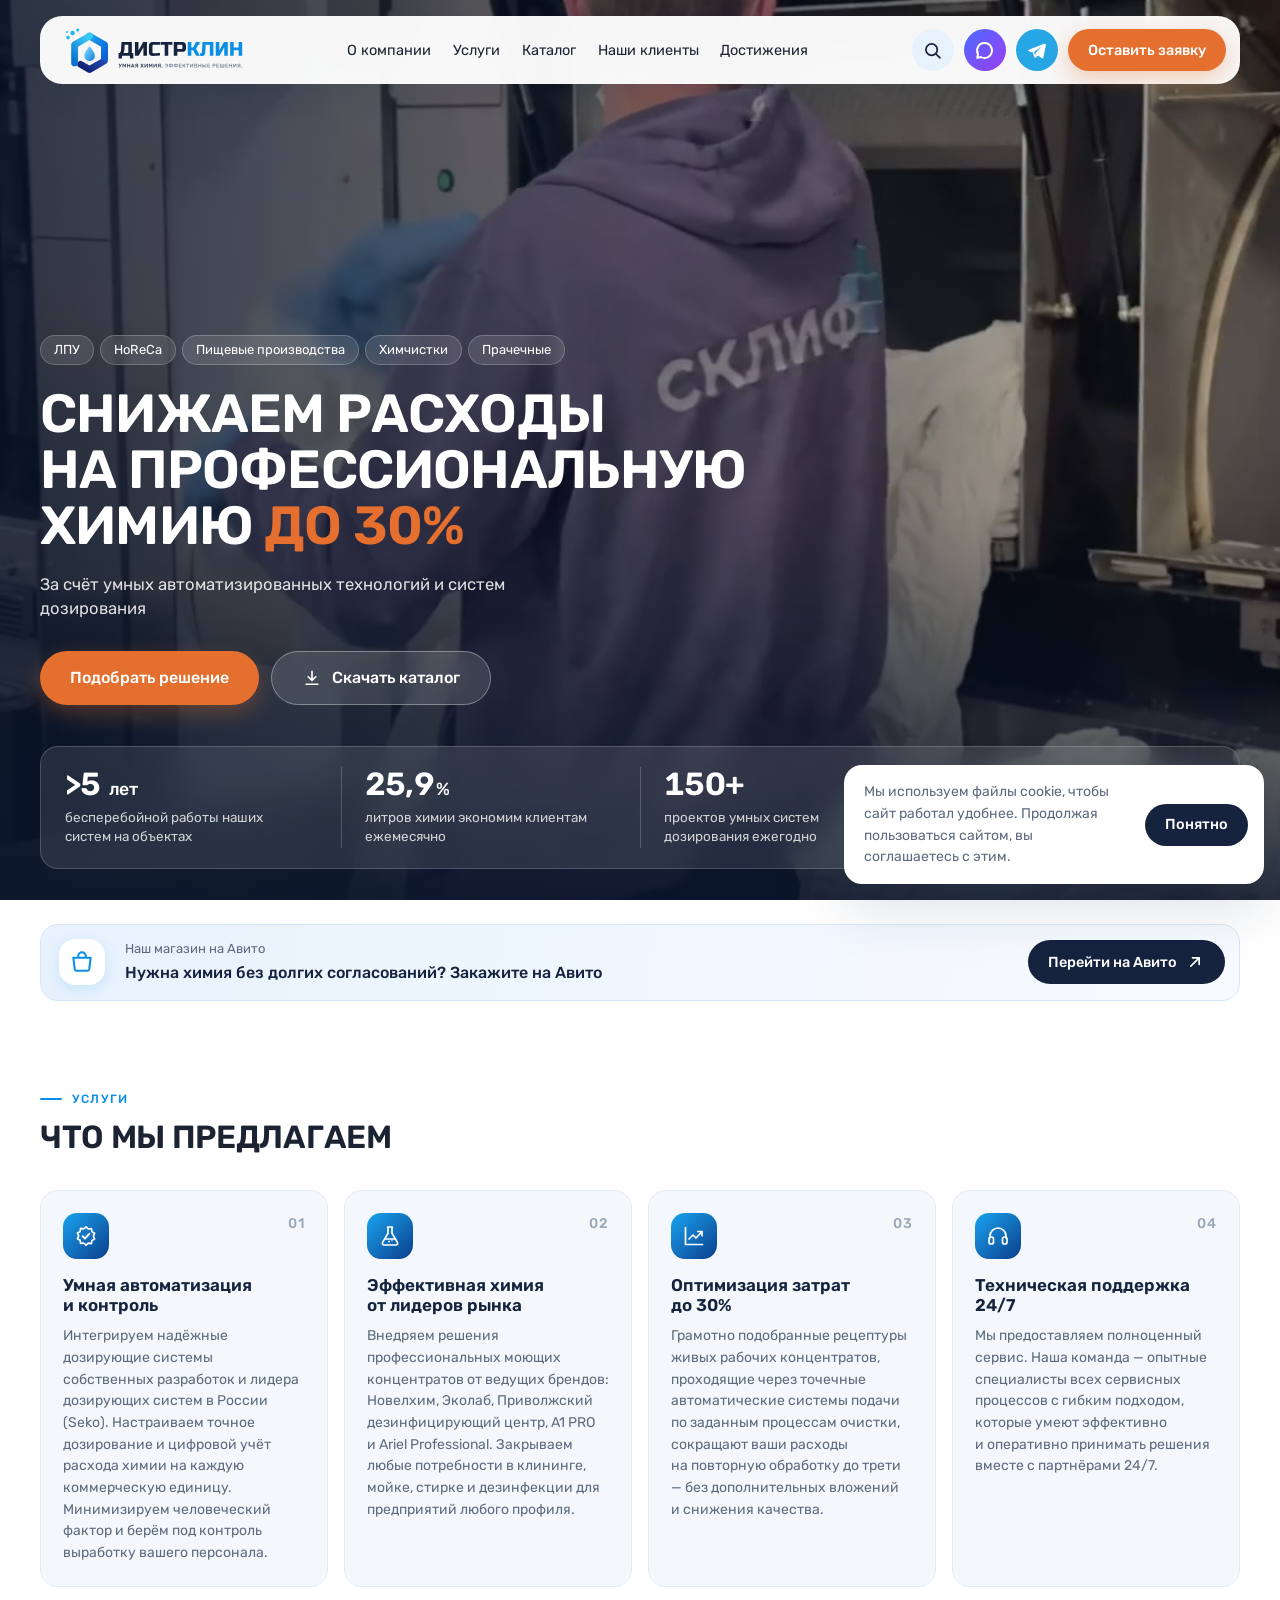
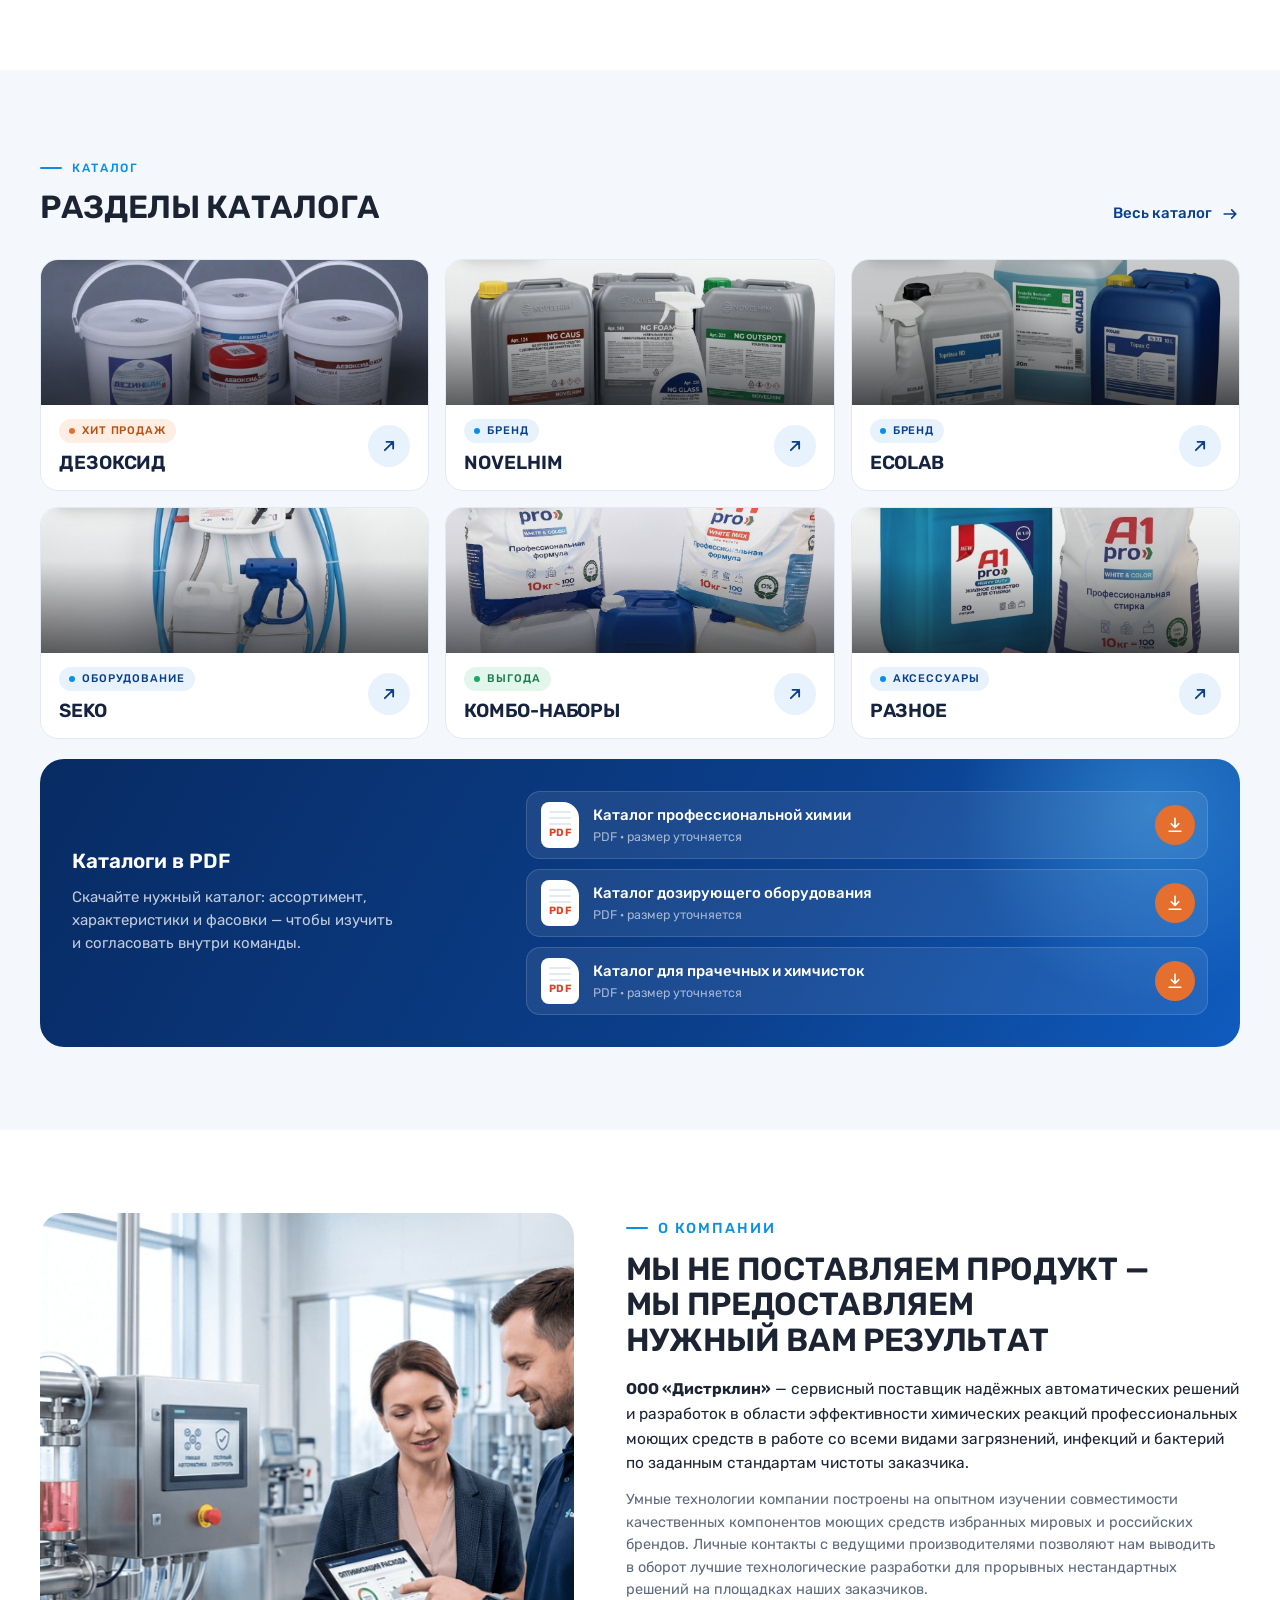
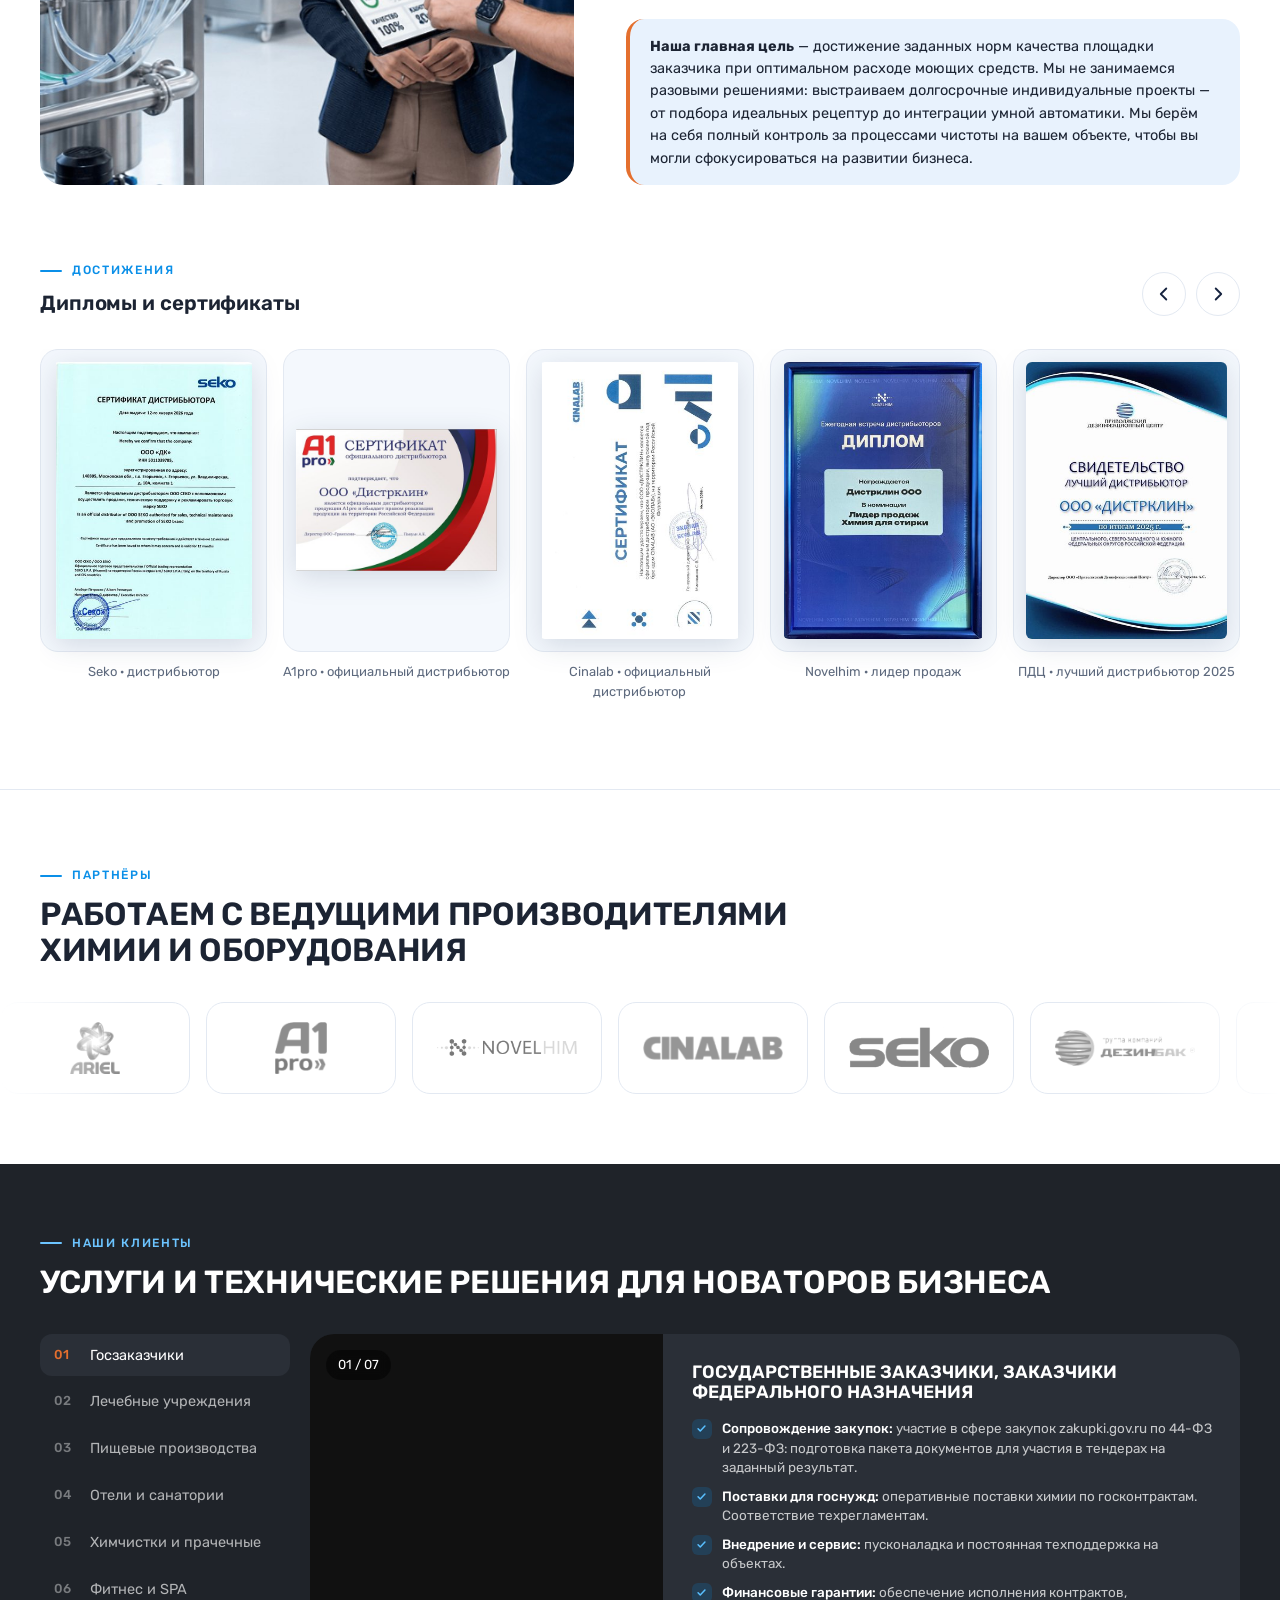
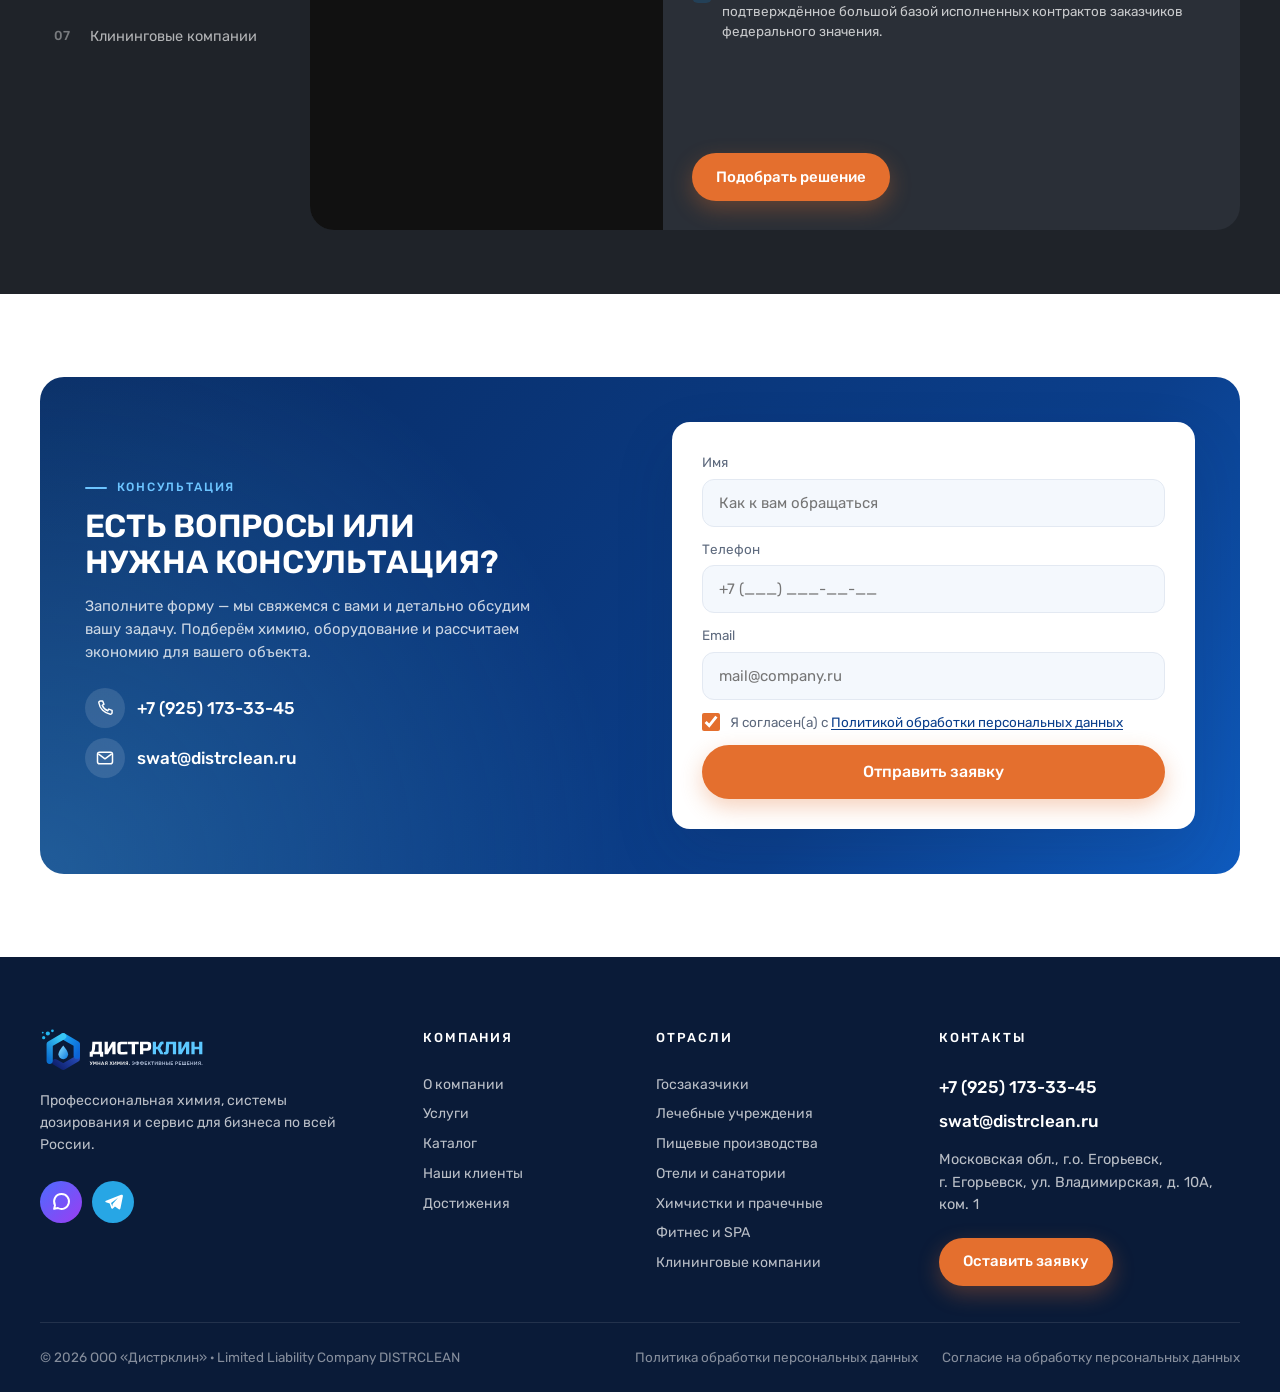
==== commit b1332adb: "Правки по замечаниям: поиск, компактная сетка, сертификаты, анимация цифр - Поиск в шапке с подсказк" ====
--- a/index.html
+++ b/index.html
@@ -28,6 +28,9 @@
       <a href="#awards">Достижения</a>
     </nav>
     <div class="header__actions">
+      <button class="icon-btn icon-btn--search" type="button" data-search-open aria-label="Поиск по сайту" aria-expanded="false" aria-controls="search-panel">
+        <svg viewBox="0 0 24 24" aria-hidden="true"><circle cx="11" cy="11" r="6.5" fill="none" stroke="currentColor" stroke-width="2"/><path d="m16 16 4.5 4.5" fill="none" stroke="currentColor" stroke-width="2" stroke-linecap="round"/></svg>
+      </button>
       <a class="header__phone" href="tel:+79251733345">+7 (925) 173-33-45</a>
       <a class="icon-btn icon-btn--max" href="#" aria-label="Написать в MAX" title="MAX">
         <svg viewBox="0 0 24 24" aria-hidden="true"><path d="M12 3.5a8.5 8.5 0 0 0-7.4 12.7L3.5 20.5l4.4-1.1A8.5 8.5 0 1 0 12 3.5Z" fill="none" stroke="currentColor" stroke-width="2.2" stroke-linejoin="round"/></svg>
@@ -38,6 +41,24 @@
       <a class="btn btn--primary btn--sm header__cta" href="#contact">Оставить заявку</a>
       <button class="burger" type="button" aria-label="Открыть меню" aria-expanded="false" aria-controls="mobile-menu"><span></span><span></span></button>
     </div>
+  </div>
+  <div class="search-panel" id="search-panel" hidden>
+    <form class="search" role="search" action="catalog.html">
+      <svg class="search__icon" viewBox="0 0 24 24" aria-hidden="true"><circle cx="11" cy="11" r="6.5" fill="none" stroke="currentColor" stroke-width="2"/><path d="m16 16 4.5 4.5" fill="none" stroke="currentColor" stroke-width="2" stroke-linecap="round"/></svg>
+      <input class="search__input" type="search" name="q" placeholder="Поиск: товар, бренд, оборудование, отрасль…" autocomplete="off" aria-label="Поиск по сайту">
+      <button class="search__close" type="button" data-search-close aria-label="Закрыть поиск">×</button>
+    </form>
+    <div class="search__suggest">
+      <p class="search__label">Часто ищут</p>
+      <div class="search__chips">
+        <button type="button" class="search__chip">Комбо-набор</button>
+        <button type="button" class="search__chip">Перекись водорода</button>
+        <button type="button" class="search__chip">Насос дозирующий</button>
+        <button type="button" class="search__chip">Усилитель стирки</button>
+        <button type="button" class="search__chip">Пенная станция</button>
+      </div>
+    </div>
+    <ul class="search__results" aria-live="polite"></ul>
   </div>
   <div class="mobile-menu" id="mobile-menu" hidden>
     <nav aria-label="Мобильное меню">
@@ -80,19 +101,19 @@
 
     <dl class="stats">
       <div class="stats__item">
-        <dt class="stats__num">&gt;5 <small>лет</small></dt>
+        <dt class="stats__num">&gt;<span data-count="5">5</span> <small>лет</small></dt>
         <dd>бесперебойной работы наших систем на объектах</dd>
       </div>
       <div class="stats__item">
-        <dt class="stats__num">25,9<small>%</small></dt>
+        <dt class="stats__num"><span data-count="25.9" data-decimals="1">25,9</span><small>%</small></dt>
         <dd>литров химии экономим клиентам ежемесячно</dd>
       </div>
       <div class="stats__item">
-        <dt class="stats__num">150+</dt>
+        <dt class="stats__num"><span data-count="150">150</span>+</dt>
         <dd>проектов умных систем дозирования ежегодно</dd>
       </div>
       <div class="stats__item">
-        <dt class="stats__num">10&nbsp;000+</dt>
+        <dt class="stats__num"><span data-count="10000">10&nbsp;000</span>+</dt>
         <dd>совместно реализованных проектов по всей РФ</dd>
       </div>
     </dl>
@@ -239,14 +260,10 @@
     <div class="about">
       <div class="about__media">
         <img src="assets/img/about.jpg" alt="Специалисты Дистрклин у дозирующей станции" loading="lazy">
-        <div class="about__badge">
-          <img src="assets/img/logo-mark.svg" alt="" width="40" height="40">
-          <span><b>ООО «Дистрклин»</b>сервисный поставщик автоматических решений</span>
-        </div>
       </div>
       <div class="about__text">
         <p class="eyebrow">О компании</p>
-        <h2 class="h2">Мы не поставляем продукт — мы&nbsp;предоставляем нужный вам результат</h2>
+        <h2 class="h2">Мы не поставляем продукт&nbsp;— мы&nbsp;предоставляем нужный вам результат</h2>
         <p class="lead"><b>ООО «Дистрклин»</b> — сервисный поставщик надёжных автоматических решений и&nbsp;разработок в&nbsp;области эффективности химических реакций профессиональных моющих средств в&nbsp;работе со&nbsp;всеми видами загрязнений, инфекций и&nbsp;бактерий по&nbsp;заданным стандартам чистоты заказчика.</p>
         <p>Умные технологии компании построены на&nbsp;опытном изучении совместимости качественных компонентов моющих средств избранных мировых и&nbsp;российских брендов. Личные контакты с&nbsp;ведущими производителями позволяют нам выводить в&nbsp;оборот лучшие технологические разработки для прорывных нестандартных решений на&nbsp;площадках наших заказчиков.</p>
         <div class="about__goal">
@@ -267,13 +284,13 @@
           <button class="round-btn" type="button" data-scroll="awards" data-dir="1" aria-label="Вперёд"><svg viewBox="0 0 24 24"><path d="m9.5 6 6 6-6 6" fill="none" stroke="currentColor" stroke-width="2" stroke-linecap="round" stroke-linejoin="round"/></svg></button>
         </div>
       </div>
-      <!-- Чтобы добавить сертификат: положите файл в assets/img/certificates/ и замените блок .cert__ph на <img src="..." alt="..."> -->
+      <!-- Сертификаты: assets/img/certificates/<имя>.jpg (крупно) и <имя>-sm.jpg (превью) -->
       <div class="awards__track" data-track="awards">
-        <figure class="cert"><button class="cert__frame" type="button"><span class="cert__ph"><span>Диплом</span>Лидер продаж<br>«Химия для стирки»</span></button><figcaption>Novelhim · лидер продаж</figcaption></figure>
-        <figure class="cert"><button class="cert__frame" type="button"><span class="cert__ph"><span>Сертификат</span>официального<br>дистрибьютора</span></button><figcaption>Сертификат дистрибьютора</figcaption></figure>
-        <figure class="cert"><button class="cert__frame" type="button"><span class="cert__ph"><span>Сертификат</span>партнёра<br>Seko</span></button><figcaption>Партнёр Seko</figcaption></figure>
-        <figure class="cert"><button class="cert__frame" type="button"><span class="cert__ph"><span>Диплом</span>за вклад<br>в развитие</span></button><figcaption>Диплом партнёра</figcaption></figure>
-        <figure class="cert"><button class="cert__frame" type="button"><span class="cert__ph"><span>Сертификат</span>соответствия<br>продукции</span></button><figcaption>Сертификат соответствия</figcaption></figure>
+        <figure class="cert"><button class="cert__frame" type="button" data-full="assets/img/certificates/seko.jpg" aria-label="Открыть: Сертификат дистрибьютора Seko"><img src="assets/img/certificates/seko-sm.jpg" alt="Сертификат дистрибьютора Seko" loading="lazy"></button><figcaption>Seko · дистрибьютор</figcaption></figure>
+        <figure class="cert"><button class="cert__frame" type="button" data-full="assets/img/certificates/a1pro.jpg" aria-label="Открыть: Сертификат официального дистрибьютора A1pro"><img src="assets/img/certificates/a1pro-sm.jpg" alt="Сертификат официального дистрибьютора A1pro" loading="lazy"></button><figcaption>A1pro · официальный дистрибьютор</figcaption></figure>
+        <figure class="cert"><button class="cert__frame" type="button" data-full="assets/img/certificates/cinalab.jpg" aria-label="Открыть: Сертификат официального дистрибьютора Cinalab"><img src="assets/img/certificates/cinalab-sm.jpg" alt="Сертификат официального дистрибьютора Cinalab" loading="lazy"></button><figcaption>Cinalab · официальный дистрибьютор</figcaption></figure>
+        <figure class="cert"><button class="cert__frame" type="button" data-full="assets/img/certificates/novelhim.jpg" aria-label="Открыть: Диплом Novelhim «Лидер продаж. Химия для стирки»"><img src="assets/img/certificates/novelhim-sm.jpg" alt="Диплом Novelhim «Лидер продаж. Химия для стирки»" loading="lazy"></button><figcaption>Novelhim · лидер продаж</figcaption></figure>
+        <figure class="cert"><button class="cert__frame" type="button" data-full="assets/img/certificates/pdc.jpg" aria-label="Открыть: Свидетельство «Лучший дистрибьютор» Приволжского дезинфекционного центра"><img src="assets/img/certificates/pdc-sm.jpg" alt="Свидетельство «Лучший дистрибьютор» Приволжского дезинфекционного центра" loading="lazy"></button><figcaption>ПДЦ · лучший дистрибьютор 2025</figcaption></figure>
       </div>
     </div>
   </div>
@@ -281,9 +298,11 @@
 
 <!-- ============ ПАРТНЁРЫ ============ -->
 <section class="partners" aria-label="Наши партнёры">
-  <div class="container partners__head">
-    <p class="eyebrow">Партнёры</p>
-    <p class="partners__title">Работаем с&nbsp;ведущими производителями химии и&nbsp;оборудования</p>
+  <div class="container">
+    <div class="section-head">
+      <p class="eyebrow">Партнёры</p>
+      <h2 class="h2">Работаем с&nbsp;ведущими производителями химии и&nbsp;оборудования</h2>
+    </div>
   </div>
   <div class="marquee">
     <div class="marquee__track">
@@ -376,13 +395,13 @@
       </nav>
       <nav class="footer__col" aria-label="Отрасли">
         <p class="footer__h">Отрасли</p>
-        <a href="#clients" data-goto-sector="0">Госзаказчики</a>
-        <a href="#clients" data-goto-sector="1">Лечебные учреждения</a>
-        <a href="#clients" data-goto-sector="2">Пищевые производства</a>
-        <a href="#clients" data-goto-sector="3">Отели и санатории</a>
-        <a href="#clients" data-goto-sector="4">Химчистки и прачечные</a>
-        <a href="#clients" data-goto-sector="5">Фитнес и SPA</a>
-        <a href="#clients" data-goto-sector="6">Клининговые компании</a>
+        <a href="#sector-1" data-goto-sector="0">Госзаказчики</a>
+        <a href="#sector-2" data-goto-sector="1">Лечебные учреждения</a>
+        <a href="#sector-3" data-goto-sector="2">Пищевые производства</a>
+        <a href="#sector-4" data-goto-sector="3">Отели и санатории</a>
+        <a href="#sector-5" data-goto-sector="4">Химчистки и прачечные</a>
+        <a href="#sector-6" data-goto-sector="5">Фитнес и SPA</a>
+        <a href="#sector-7" data-goto-sector="6">Клининговые компании</a>
       </nav>
       <div class="footer__col footer__contacts">
         <p class="footer__h">Контакты</p>
@@ -412,6 +431,7 @@
   <div class="lightbox__body"></div>
 </div>
 
+<script src="js/search.js"></script>
 <script src="js/main.js"></script>
 </body>
 </html>
--- a/css/style.css
+++ b/css/style.css
@@ -20,13 +20,13 @@
   --dark-2: #2A2F37;
   --white: #fff;
 
-  --radius-lg: 28px;
-  --radius: 20px;
+  --radius-lg: 24px;
+  --radius: 18px;
   --radius-sm: 14px;
 
-  --container: 1280px;
+  --container: 1200px;
   --gutter: clamp(16px, 4vw, 40px);
-  --section: clamp(64px, 9vw, 120px);
+  --section: clamp(56px, 6.5vw, 92px);
 
   --shadow: 0 10px 30px rgba(16, 35, 70, .08);
   --shadow-lg: 0 24px 60px rgba(16, 35, 70, .14);
@@ -38,7 +38,7 @@
 body {
   margin: 0;
   font-family: "Rubik", system-ui, -apple-system, "Segoe UI", sans-serif;
-  font-size: 16px;
+  font-size: 15px;
   line-height: 1.55;
   color: var(--ink);
   background: var(--white);
@@ -56,31 +56,33 @@
 .section { padding: var(--section) 0; }
 .section--tint { background: var(--sky-2); }
 .section--dark { background: var(--dark); color: #fff; }
+#clients { padding: clamp(48px, 5vw, 72px) 0; }
+#clients .section-head { max-width: none; }
 
 /* ---------- Типографика ---------- */
 .eyebrow {
   display: inline-flex; align-items: center; gap: 10px;
-  font-size: 13px; font-weight: 500; letter-spacing: .14em; text-transform: uppercase;
-  color: var(--blue); margin-bottom: 16px;
+  font-size: 12px; font-weight: 500; letter-spacing: .14em; text-transform: uppercase;
+  color: var(--blue); margin-bottom: 12px;
 }
 .eyebrow::before { content: ""; width: 22px; height: 2px; background: currentColor; border-radius: 2px; }
 .eyebrow--light { color: #6CC4FF; }
 .h2 {
-  font-size: clamp(28px, 3.6vw, 46px); line-height: 1.08; font-weight: 600;
+  font-size: clamp(24px, 2.5vw, 34px); line-height: 1.12; font-weight: 600;
   letter-spacing: -.01em; text-transform: uppercase; text-wrap: balance;
 }
-.h3 { font-size: clamp(22px, 2.2vw, 28px); line-height: 1.15; font-weight: 600; letter-spacing: -.005em; }
-.lead { font-size: 18px; line-height: 1.6; }
+.h3 { font-size: clamp(19px, 1.6vw, 22px); line-height: 1.15; font-weight: 600; letter-spacing: -.005em; }
+.lead { font-size: 16px; line-height: 1.6; }
 .accent { color: var(--orange); }
 
-.section-head { margin-bottom: clamp(32px, 4vw, 56px); max-width: 860px; }
+.section-head { margin-bottom: clamp(24px, 2.6vw, 36px); max-width: 820px; }
 .section-head--row { display: flex; justify-content: space-between; align-items: flex-end; gap: 24px; max-width: none; }
 
 /* ---------- Кнопки ---------- */
 .btn {
   display: inline-flex; align-items: center; justify-content: center; gap: 10px;
-  height: 52px; padding: 0 28px; border-radius: 999px;
-  font-weight: 500; font-size: 16px; white-space: nowrap;
+  height: 48px; padding: 0 24px; border-radius: 999px;
+  font-weight: 500; font-size: 15px; white-space: nowrap;
   transition: background .25s var(--ease), color .25s, transform .25s var(--ease), box-shadow .25s;
 }
 .btn svg { width: 20px; height: 20px; }
@@ -89,12 +91,12 @@
 .btn--glass { color: #fff; background: rgba(255,255,255,.12); border: 1px solid rgba(255,255,255,.35); backdrop-filter: blur(10px); -webkit-backdrop-filter: blur(10px); }
 .btn--glass:hover { background: rgba(255,255,255,.22); }
 .btn--dark { background: var(--navy); color: #fff; }
-.btn--sm { height: 44px; padding: 0 22px; font-size: 15px; }
-.btn--lg { height: 60px; padding: 0 34px; font-size: 17px; }
+.btn--sm { height: 42px; padding: 0 20px; font-size: 14.5px; }
+.btn--lg { height: 54px; padding: 0 30px; font-size: 16px; }
 .btn--block { width: 100%; }
 
 .icon-btn {
-  width: 44px; height: 44px; border-radius: 50%;
+  width: 42px; height: 42px; border-radius: 50%;
   display: inline-grid; place-items: center; color: #fff; flex: none;
   transition: transform .25s var(--ease), filter .25s;
 }
@@ -102,9 +104,11 @@
 .icon-btn:hover { transform: translateY(-2px); filter: brightness(1.08); }
 .icon-btn--max { background: linear-gradient(135deg, #4C6BFF, #9B3DF2); }
 .icon-btn--tg { background: #27A6E5; }
+.icon-btn--search { background: var(--sky); color: var(--navy); }
+.icon-btn--search[aria-expanded="true"] { background: var(--navy); color: #fff; }
 
 .round-btn {
-  width: 48px; height: 48px; border-radius: 50%; display: grid; place-items: center;
+  width: 44px; height: 44px; border-radius: 50%; display: grid; place-items: center;
   border: 1px solid var(--line); background: #fff; color: var(--navy);
   transition: background .2s, color .2s, border-color .2s;
 }
@@ -116,9 +120,9 @@
 .link-arrow:hover svg { transform: translateX(4px); }
 
 .chip {
-  display: inline-flex; align-items: center; gap: 7px; height: 28px; padding: 0 12px;
+  display: inline-flex; align-items: center; gap: 7px; height: 24px; padding: 0 10px;
   border-radius: 999px; background: var(--sky); color: var(--blue-deep);
-  font-size: 12px; font-weight: 500; letter-spacing: .08em; text-transform: uppercase;
+  font-size: 11px; font-weight: 500; letter-spacing: .08em; text-transform: uppercase;
 }
 .chip::before { content: ""; width: 6px; height: 6px; border-radius: 50%; background: var(--blue); }
 .chip--hot { background: #FDEDE3; color: #B94F14; }
@@ -134,22 +138,22 @@
 .header__bar {
   pointer-events: auto;
   display: flex; align-items: center; gap: 24px;
-  height: 76px; background: rgba(255,255,255,.96);
+  height: 68px; background: rgba(255,255,255,.96);
   border-radius: 22px; box-shadow: var(--shadow);
   padding-left: 24px; padding-right: 14px;
   max-width: calc(var(--container) + 0px);
   backdrop-filter: blur(14px); -webkit-backdrop-filter: blur(14px);
   transition: box-shadow .3s, height .3s var(--ease);
 }
-.header.is-scrolled .header__bar { box-shadow: var(--shadow-lg); height: 68px; }
+.header.is-scrolled .header__bar { box-shadow: var(--shadow-lg); height: 62px; }
 .header__logo img { height: 46px; width: auto; }
-.nav { display: flex; gap: clamp(16px, 2vw, 32px); margin-left: auto; }
-.nav a { font-size: 15.5px; color: var(--ink); position: relative; padding: 6px 0; transition: color .2s; }
+.nav { display: flex; gap: clamp(14px, 1.7vw, 26px); margin-left: auto; }
+.nav a { white-space: nowrap; font-size: 14.5px; color: var(--ink); position: relative; padding: 6px 0; transition: color .2s; }
 .nav a::after { content: ""; position: absolute; left: 0; right: 0; bottom: 0; height: 2px; background: var(--orange); transform: scaleX(0); transition: transform .3s var(--ease); border-radius: 2px; }
 .nav a:hover { color: var(--blue-deep); }
 .nav a:hover::after { transform: scaleX(1); }
 .header__actions { display: flex; align-items: center; gap: 10px; margin-left: auto; }
-.header__phone { font-weight: 600; font-size: 16px; color: var(--navy); margin-right: 8px; white-space: nowrap; }
+.header__phone { font-weight: 600; font-size: 15px; color: var(--navy); margin-right: 8px; white-space: nowrap; }
 .header__phone:hover { color: var(--blue); }
 
 .burger { display: none; width: 44px; height: 44px; border-radius: 12px; background: var(--sky); position: relative; }
@@ -185,22 +189,22 @@
 }
 .hero__inner {
   position: relative; z-index: 1;
-  display: flex; flex-direction: column; justify-content: flex-end; gap: clamp(40px, 6vh, 72px);
-  padding-top: 150px; padding-bottom: clamp(28px, 5vh, 48px);
-}
-.hero__content { max-width: 820px; }
-.hero__tags { display: flex; flex-wrap: wrap; gap: 8px; margin-bottom: 28px; }
+  display: flex; flex-direction: column; justify-content: flex-end; gap: clamp(22px, 4.5vh, 56px);
+  padding-top: 110px; padding-bottom: clamp(20px, 3.5vh, 40px);
+}
+.hero__content { max-width: 760px; }
+.hero__tags { display: flex; flex-wrap: wrap; gap: 6px; margin-bottom: clamp(14px, 2.4vh, 24px); }
 .hero__tags li {
-  height: 32px; display: inline-flex; align-items: center; padding: 0 14px; border-radius: 999px;
-  font-size: 14px; background: rgba(255,255,255,.12); border: 1px solid rgba(255,255,255,.22);
+  height: 30px; display: inline-flex; align-items: center; padding: 0 13px; border-radius: 999px;
+  font-size: 13px; background: rgba(255,255,255,.12); border: 1px solid rgba(255,255,255,.22);
   backdrop-filter: blur(8px); -webkit-backdrop-filter: blur(8px);
 }
 .hero__title {
-  font-size: clamp(34px, 5.2vw, 72px); line-height: 1.02; font-weight: 600;
+  font-size: clamp(30px, min(4.2vw, 6.6vh), 58px); line-height: 1.04; font-weight: 600;
   letter-spacing: -.015em; text-transform: uppercase; text-wrap: balance;
 }
-.hero__lead { margin-top: 24px; font-size: clamp(17px, 1.6vw, 22px); line-height: 1.45; color: rgba(255,255,255,.86); max-width: 560px; }
-.hero__buttons { display: flex; flex-wrap: wrap; gap: 14px; margin-top: 40px; }
+.hero__lead { margin-top: clamp(12px, 2vh, 20px); font-size: clamp(15px, min(1.3vw, 2.3vh), 19px); line-height: 1.45; color: rgba(255,255,255,.86); max-width: 560px; }
+.hero__buttons { display: flex; flex-wrap: wrap; gap: 12px; margin-top: clamp(18px, 3.4vh, 32px); }
 
 .stats {
   margin: 0; display: grid; grid-template-columns: repeat(4, 1fr);
@@ -208,32 +212,32 @@
   background: rgba(255,255,255,.1); border: 1px solid rgba(255,255,255,.18);
   backdrop-filter: blur(16px); -webkit-backdrop-filter: blur(16px);
 }
-.stats__item { padding: 26px 28px; position: relative; }
-.stats__item + .stats__item::before { content: ""; position: absolute; left: 0; top: 24px; bottom: 24px; width: 1px; background: rgba(255,255,255,.2); }
-.stats__num { font-size: clamp(30px, 3.2vw, 44px); font-weight: 600; line-height: 1; letter-spacing: -.02em; }
+.stats__item { padding: clamp(14px, 2.4vh, 22px) 24px; position: relative; }
+.stats__item + .stats__item::before { content: ""; position: absolute; left: 0; top: 20px; bottom: 20px; width: 1px; background: rgba(255,255,255,.2); }
+.stats__num { font-variant-numeric: tabular-nums; font-size: clamp(24px, min(2.5vw, 4.4vh), 36px); font-weight: 600; line-height: 1; letter-spacing: -.02em; }
 .stats__num small { font-size: .55em; font-weight: 500; margin-left: 2px; }
-.stats dd { margin: 10px 0 0; font-size: 14.5px; line-height: 1.4; color: rgba(255,255,255,.78); max-width: 240px; }
+.stats dd { margin: 8px 0 0; font-size: 13.5px; line-height: 1.4; color: rgba(255,255,255,.78); max-width: 240px; }
 
 /* =========================================================
    АВИТО
    ========================================================= */
-.avito { padding-top: 28px; }
+.avito { padding-top: 24px; }
 .avito__card {
   display: flex; align-items: center; gap: 20px;
-  padding: 18px 18px 18px 22px; border-radius: var(--radius);
+  padding: 14px 14px 14px 18px; border-radius: var(--radius);
   background: linear-gradient(100deg, var(--sky) 0%, #F7FBFF 100%);
   border: 1px solid #D5E6F8;
   transition: box-shadow .3s, transform .3s var(--ease);
 }
 .avito__card:hover { box-shadow: var(--shadow); transform: translateY(-2px); }
-.avito__icon { width: 52px; height: 52px; border-radius: 16px; background: #fff; color: var(--blue); display: grid; place-items: center; flex: none; box-shadow: 0 4px 14px rgba(10,143,232,.15); }
+.avito__icon { width: 46px; height: 46px; border-radius: 16px; background: #fff; color: var(--blue); display: grid; place-items: center; flex: none; box-shadow: 0 4px 14px rgba(10,143,232,.15); }
 .avito__icon svg { width: 26px; height: 26px; }
 .avito__text { display: flex; flex-direction: column; gap: 2px; }
 .avito__eyebrow { font-size: 13px; color: var(--muted); }
-.avito__title { font-size: 18px; font-weight: 500; color: var(--navy); }
+.avito__title { font-size: 16px; font-weight: 500; color: var(--navy); }
 .avito__go {
   margin-left: auto; flex: none; display: inline-flex; align-items: center; gap: 8px;
-  height: 48px; padding: 0 22px; border-radius: 999px; background: var(--navy); color: #fff; font-weight: 500;
+  height: 44px; padding: 0 20px; border-radius: 999px; background: var(--navy); font-size: 14.5px; color: #fff; font-weight: 500;
   transition: background .25s;
 }
 .avito__go svg { width: 20px; height: 20px; transition: transform .25s var(--ease); }
@@ -243,37 +247,37 @@
 /* =========================================================
    ЧТО МЫ ПРЕДЛАГАЕМ
    ========================================================= */
-.offer { display: grid; grid-template-columns: repeat(4, 1fr); gap: 20px; }
+.offer { display: grid; grid-template-columns: repeat(4, 1fr); gap: 16px; }
 .offer__card {
-  display: flex; flex-direction: column; gap: 14px;
-  padding: 28px; border-radius: var(--radius); background: var(--sky-2); border: 1px solid var(--line);
+  display: flex; flex-direction: column; gap: 10px;
+  padding: 22px; border-radius: var(--radius); background: var(--sky-2); border: 1px solid var(--line);
   transition: background .3s, border-color .3s, transform .3s var(--ease), box-shadow .3s;
 }
 .offer__card:hover { background: #fff; border-color: transparent; box-shadow: var(--shadow-lg); transform: translateY(-4px); }
-.offer__top { display: flex; justify-content: space-between; align-items: flex-start; margin-bottom: 14px; }
-.offer__icon { width: 56px; height: 56px; border-radius: 16px; display: grid; place-items: center; background: linear-gradient(135deg, #1AA3F0, var(--blue-deep)); color: #fff; }
-.offer__icon svg { width: 28px; height: 28px; }
+.offer__top { display: flex; justify-content: space-between; align-items: flex-start; margin-bottom: 6px; }
+.offer__icon { width: 46px; height: 46px; border-radius: 14px; display: grid; place-items: center; background: linear-gradient(135deg, #1AA3F0, var(--blue-deep)); color: #fff; }
+.offer__icon svg { width: 24px; height: 24px; }
 .offer__num { font-size: 14px; font-weight: 500; color: #9AA6B8; letter-spacing: .06em; }
-.offer__card h3 { font-size: 20px; line-height: 1.2; font-weight: 600; color: var(--navy); }
-.offer__card p { font-size: 15px; line-height: 1.6; color: var(--muted); }
+.offer__card h3 { font-size: 17px; line-height: 1.2; font-weight: 600; color: var(--navy); }
+.offer__card p { font-size: 14px; line-height: 1.55; color: var(--muted); }
 
 /* =========================================================
    КАТАЛОГ
    ========================================================= */
-.cats { display: grid; grid-template-columns: repeat(3, 1fr); gap: 20px; }
+.cats { display: grid; grid-template-columns: repeat(3, 1fr); gap: 16px; }
 .cat {
   display: flex; flex-direction: column; border-radius: var(--radius); overflow: hidden; background: #fff;
   border: 1px solid var(--line); transition: transform .35s var(--ease), box-shadow .35s;
 }
 .cat:hover { transform: translateY(-4px); box-shadow: var(--shadow-lg); }
-.cat__img { aspect-ratio: 16 / 7; overflow: hidden; background: #EEF2F7; }
+.cat__img { aspect-ratio: 16 / 6; overflow: hidden; background: #EEF2F7; }
 .cat__img img { width: 100%; height: 100%; object-fit: cover; transition: transform .6s var(--ease); }
 .cat:hover .cat__img img { transform: scale(1.05); }
-.cat__body { display: grid; grid-template-columns: 1fr auto; align-items: center; gap: 10px 16px; padding: 20px 22px 22px; }
+.cat__body { display: grid; grid-template-columns: 1fr auto; align-items: center; gap: 10px 16px; padding: 14px 18px 16px; }
 .cat__body .chip { grid-column: 1; justify-self: start; }
-.cat__name { grid-column: 1; font-size: 24px; font-weight: 600; text-transform: uppercase; color: var(--navy); letter-spacing: -.005em; line-height: 1.1; }
+.cat__name { grid-column: 1; font-size: 19px; font-weight: 600; text-transform: uppercase; color: var(--navy); letter-spacing: -.005em; line-height: 1.1; }
 .cat__arrow {
-  grid-column: 2; grid-row: 1 / span 2; width: 48px; height: 48px; border-radius: 50%; background: var(--sky);
+  grid-column: 2; grid-row: 1 / span 2; width: 42px; height: 42px; border-radius: 50%; background: var(--sky);
   position: relative; transition: background .3s;
 }
 .cat__arrow::before {
@@ -287,8 +291,8 @@
 .cat:hover .cat__arrow::before { background: #fff; transform: rotate(45deg); }
 
 .downloads {
-  margin-top: 28px; display: grid; grid-template-columns: 1fr 1.6fr; gap: 32px; align-items: center;
-  padding: clamp(24px, 3.5vw, 44px); border-radius: var(--radius-lg);
+  margin-top: 20px; display: grid; grid-template-columns: 1fr 1.6fr; gap: 28px; align-items: center;
+  padding: clamp(20px, 2.6vw, 32px); border-radius: var(--radius-lg);
   background: linear-gradient(120deg, var(--blue-ink), var(--blue-deep) 60%, #0F5BBE); color: #fff;
   position: relative; overflow: hidden;
 }
@@ -299,30 +303,30 @@
 .downloads__intro p { margin-top: 12px; color: rgba(255,255,255,.75); max-width: 380px; }
 .downloads__list { display: grid; gap: 10px; position: relative; z-index: 1; }
 .dl {
-  display: flex; align-items: center; gap: 16px; padding: 14px 14px 14px 16px; border-radius: var(--radius-sm);
+  display: flex; align-items: center; gap: 14px; padding: 10px 12px 10px 14px; border-radius: var(--radius-sm);
   background: rgba(255,255,255,.08); border: 1px solid rgba(255,255,255,.14);
   transition: background .25s, border-color .25s;
 }
 .dl:hover { background: rgba(255,255,255,.16); border-color: rgba(255,255,255,.3); }
 .dl__icon {
-  width: 46px; height: 54px; flex: none; border-radius: 8px 16px 8px 8px; background: #fff; color: #D9472B;
-  display: grid; place-items: end center; padding-bottom: 9px; font-size: 12px; font-weight: 700; letter-spacing: .04em;
+  width: 38px; height: 46px; flex: none; border-radius: 8px 16px 8px 8px; background: #fff; color: #D9472B;
+  display: grid; place-items: end center; padding-bottom: 7px; font-size: 10.5px; font-weight: 700; letter-spacing: .04em;
   position: relative;
 }
-.dl__icon::before { content: ""; position: absolute; top: 10px; left: 10px; right: 10px; height: 2px; background: #E5EAF2; box-shadow: 0 6px 0 #E5EAF2, 0 12px 0 #E5EAF2; border-radius: 2px; }
+.dl__icon::before { content: ""; position: absolute; top: 9px; left: 8px; right: 8px; height: 2px; background: #E5EAF2; box-shadow: 0 6px 0 #E5EAF2, 0 12px 0 #E5EAF2; border-radius: 2px; }
 .dl__text { display: flex; flex-direction: column; min-width: 0; }
-.dl__name { font-weight: 500; font-size: 16.5px; }
-.dl__meta { font-size: 13.5px; color: rgba(255,255,255,.6); }
-.dl__btn { margin-left: auto; width: 44px; height: 44px; border-radius: 50%; background: var(--orange); display: grid; place-items: center; flex: none; transition: transform .25s var(--ease); }
+.dl__name { font-weight: 500; font-size: 15px; }
+.dl__meta { font-size: 12.5px; color: rgba(255,255,255,.6); }
+.dl__btn { margin-left: auto; width: 40px; height: 40px; border-radius: 50%; background: var(--orange); display: grid; place-items: center; flex: none; transition: transform .25s var(--ease); }
 .dl__btn svg { width: 20px; height: 20px; }
 .dl:hover .dl__btn { transform: translateY(2px); }
 
 /* =========================================================
    О КОМПАНИИ
    ========================================================= */
-.about { display: grid; grid-template-columns: 1fr 1.08fr; gap: clamp(32px, 5vw, 80px); align-items: center; }
+.about { display: grid; grid-template-columns: 1fr 1.15fr; gap: clamp(28px, 4vw, 56px); align-items: stretch; }
 .about__media { position: relative; }
-.about__media > img { width: 100%; aspect-ratio: 5 / 4.4; object-fit: cover; object-position: 62% center; border-radius: var(--radius-lg); }
+.about__media > img { width: 100%; height: 100%; min-height: 340px; object-fit: cover; object-position: 60% center; border-radius: var(--radius-lg); }
 .about__badge {
   position: absolute; left: 20px; right: 20px; bottom: 20px; max-width: 360px;
   display: flex; align-items: center; gap: 14px; padding: 14px 18px; border-radius: 18px;
@@ -331,26 +335,28 @@
 }
 .about__badge img { flex: none; width: 40px; height: 40px; }
 .about__badge b { display: block; color: var(--navy); font-size: 16px; }
-.about__text .h2 { margin-bottom: 28px; font-size: clamp(26px, 2.8vw, 38px); }
-.about__text .lead { color: var(--ink); margin-bottom: 16px; }
+.about__text .h2 { margin-bottom: 18px; }
+.about__text p { font-size: 14.5px; }
+.about__text .lead { font-size: 15.5px; }
+.about__text .lead { color: var(--ink); margin-bottom: 12px; }
 .about__text > p:not(.lead):not(.eyebrow) { color: var(--muted); }
-.about__goal { margin-top: 28px; padding: 22px 24px; border-radius: var(--radius); background: var(--sky); border-left: 4px solid var(--orange); }
+.about__goal { margin-top: 18px; padding: 16px 20px; border-radius: var(--radius); background: var(--sky); border-left: 4px solid var(--orange); }
 .about__goal p { color: var(--ink); }
 
-.awards { margin-top: clamp(64px, 8vw, 110px); }
+.awards { margin-top: clamp(48px, 5.5vw, 72px); }
 .slider-nav { display: flex; gap: 10px; }
 .awards__track {
-  display: grid; grid-auto-flow: column; grid-auto-columns: calc((100% - 4 * 20px) / 5); gap: 20px;
+  display: grid; grid-auto-flow: column; grid-auto-columns: calc((100% - 4 * 16px) / 5); gap: 16px;
   overflow-x: auto; scroll-snap-type: x mandatory; scrollbar-width: none; padding-bottom: 4px;
 }
 .awards__track::-webkit-scrollbar { display: none; }
 .cert { margin: 0; scroll-snap-align: start; }
 .cert__frame {
-  width: 100%; aspect-ratio: 3 / 4; border-radius: var(--radius); padding: 14px; background: var(--sky-2);
+  width: 100%; aspect-ratio: 3 / 4; border-radius: var(--radius); padding: 12px; background: var(--sky-2);
   border: 1px solid var(--line); display: block; transition: transform .35s var(--ease), box-shadow .35s;
 }
 .cert__frame:hover { transform: translateY(-4px); box-shadow: var(--shadow-lg); }
-.cert__frame img { width: 100%; height: 100%; object-fit: contain; border-radius: 8px; }
+.cert__frame img { width: 100%; height: 100%; object-fit: contain; border-radius: 6px; filter: drop-shadow(0 6px 14px rgba(16,35,70,.14)); }
 .cert__ph {
   width: 100%; height: 100%; border-radius: 10px; display: flex; flex-direction: column; justify-content: center; align-items: center; gap: 10px;
   text-align: center; font-size: 13px; line-height: 1.4; color: rgba(255,255,255,.8);
@@ -359,12 +365,12 @@
 }
 .cert__ph span { font-size: 20px; font-weight: 600; color: #fff; text-transform: uppercase; letter-spacing: .06em; }
 .cert__ph::after { content: ""; position: absolute; width: 60%; aspect-ratio: 1; border-radius: 50%; top: -20%; right: -25%; background: rgba(92,200,255,.2); }
-.cert figcaption { margin-top: 12px; font-size: 14px; color: var(--muted); text-align: center; }
+.cert figcaption { margin-top: 10px; font-size: 13px; color: var(--muted); text-align: center; }
 
 /* =========================================================
    ПАРТНЁРЫ — бегущая лента логотипов
    ========================================================= */
-.partners { padding: clamp(48px, 6vw, 80px) 0; border-top: 1px solid var(--line); }
+.partners { padding: clamp(48px, 5.5vw, 72px) 0; border-top: 1px solid var(--line); }
 .partners__head { display: flex; align-items: baseline; gap: 24px; flex-wrap: wrap; margin-bottom: 32px; }
 .partners__head .eyebrow { margin: 0; }
 .partners__title { font-size: 18px; color: var(--muted); }
@@ -375,13 +381,13 @@
 }
 .marquee__track { display: flex; width: max-content; animation: marquee 40s linear infinite; }
 .marquee:hover .marquee__track { animation-play-state: paused; }
-.marquee__group { display: flex; gap: 20px; padding-right: 20px; }
+.marquee__group { display: flex; gap: 16px; padding-right: 16px; }
 .logo-card {
-  width: 220px; height: 112px; flex: none; display: grid; place-items: center; padding: 22px 28px;
+  width: 190px; height: 92px; flex: none; display: grid; place-items: center; padding: 18px 24px;
   border-radius: var(--radius); background: #fff; border: 1px solid var(--line);
   transition: border-color .3s, box-shadow .3s;
 }
-.logo-card img { max-height: 62px; max-width: 100%; object-fit: contain; filter: grayscale(1) contrast(.9); opacity: .65; transition: filter .3s, opacity .3s; }
+.logo-card img { max-height: 52px; max-width: 100%; object-fit: contain; filter: grayscale(1) contrast(.9); opacity: .65; transition: filter .3s, opacity .3s; }
 .logo-card:hover { border-color: transparent; box-shadow: var(--shadow); }
 .logo-card:hover img { filter: none; opacity: 1; }
 @keyframes marquee { to { transform: translateX(-50%); } }
@@ -389,12 +395,12 @@
 /* =========================================================
    НАПРАВЛЕНИЯ (вкладки + видео)
    ========================================================= */
-.sectors { display: grid; grid-template-columns: 340px 1fr; gap: 28px; align-items: start; }
-.sectors__tabs { display: flex; flex-direction: column; gap: 6px; position: sticky; top: 110px; }
+.sectors { display: grid; grid-template-columns: 250px 1fr; gap: 20px; align-items: start; }
+.sectors__tabs { display: flex; flex-direction: column; gap: 4px; }
 .tab {
   display: flex; align-items: center; gap: 14px; text-align: left; width: 100%;
-  padding: 16px 18px; border-radius: var(--radius-sm); color: rgba(255,255,255,.66);
-  font-size: 16px; line-height: 1.3; transition: background .25s, color .25s;
+  padding: 12px 14px; border-radius: 12px; color: rgba(255,255,255,.66);
+  font-size: 14.5px; line-height: 1.3; transition: background .25s, color .25s;
   position: relative;
 }
 .tab__num { font-size: 13px; font-weight: 500; color: rgba(255,255,255,.4); width: 22px; flex: none; transition: color .25s; }
@@ -408,8 +414,8 @@
 @keyframes tabProgress { to { width: 100%; } }
 
 .sectors__panel {
-  display: grid; grid-template-columns: 1fr 1fr; gap: 0; border-radius: var(--radius-lg); overflow: hidden;
-  background: var(--dark-2); min-height: 520px;
+  display: grid; grid-template-columns: 38% 62%; gap: 0; border-radius: var(--radius-lg); overflow: hidden;
+  background: var(--dark-2);
 }
 .sectors__video { position: relative; background: #111; }
 .sectors__video video { position: absolute; inset: 0; width: 100%; height: 100%; object-fit: cover; transition: opacity .4s; }
@@ -418,17 +424,17 @@
   position: absolute; left: 16px; top: 16px; height: 30px; padding: 0 12px; border-radius: 999px; display: inline-flex; align-items: center;
   font-size: 13px; background: rgba(0,0,0,.45); backdrop-filter: blur(6px); -webkit-backdrop-filter: blur(6px);
 }
-.sectors__content { padding: clamp(24px, 3vw, 40px); display: flex; flex-direction: column; gap: 22px; }
-.sectors__title { font-size: clamp(20px, 1.7vw, 24px); font-weight: 600; line-height: 1.15; text-transform: uppercase; }
+.sectors__content { padding: clamp(20px, 2.2vw, 30px); display: flex; flex-direction: column; gap: 16px; }
+.sectors__title { font-size: clamp(17px, 1.4vw, 20px); font-weight: 600; line-height: 1.15; text-transform: uppercase; }
 .sectors__content .btn { align-self: flex-start; margin-top: auto; }
 .sectors__content.is-swapping { animation: fadeUp .45s var(--ease); }
 @keyframes fadeUp { from { opacity: 0; transform: translateY(10px); } to { opacity: 1; transform: none; } }
 
-.checks { display: grid; gap: 14px; }
-.checks li { display: grid; grid-template-columns: 24px 1fr; gap: 12px; font-size: 15px; line-height: 1.5; color: rgba(255,255,255,.74); }
+.checks { display: grid; gap: 9px; }
+.checks li { display: grid; grid-template-columns: 20px 1fr; gap: 10px; font-size: 13.5px; line-height: 1.45; color: rgba(255,255,255,.74); }
 .checks li::before {
-  content: ""; width: 24px; height: 24px; border-radius: 8px; margin-top: 1px;
-  background: rgba(10,143,232,.18) url("data:image/svg+xml,%3Csvg xmlns='http://www.w3.org/2000/svg' viewBox='0 0 24 24'%3E%3Cpath d='m6.5 12.5 3.5 3.5 7.5-8' fill='none' stroke='%2359BFFF' stroke-width='2.4' stroke-linecap='round' stroke-linejoin='round'/%3E%3C/svg%3E") center / 18px no-repeat;
+  content: ""; width: 20px; height: 20px; border-radius: 6px; margin-top: 0;
+  background: rgba(10,143,232,.18) url("data:image/svg+xml,%3Csvg xmlns='http://www.w3.org/2000/svg' viewBox='0 0 24 24'%3E%3Cpath d='m6.5 12.5 3.5 3.5 7.5-8' fill='none' stroke='%2359BFFF' stroke-width='2.4' stroke-linecap='round' stroke-linejoin='round'/%3E%3C/svg%3E") center / 15px no-repeat;
 }
 .checks b { color: #fff; font-weight: 500; }
 
@@ -437,26 +443,26 @@
    ========================================================= */
 .consult {
   display: grid; grid-template-columns: 1fr 1fr; gap: clamp(32px, 5vw, 72px); align-items: center;
-  padding: clamp(28px, 5vw, 64px); border-radius: var(--radius-lg); color: #fff;
+  padding: clamp(24px, 3.5vw, 48px); border-radius: var(--radius-lg); color: #fff;
   background:
     radial-gradient(circle at 0% 100%, rgba(92,200,255,.28), transparent 45%),
     linear-gradient(130deg, var(--blue-ink), var(--blue-deep) 70%, #0F5BBE);
   position: relative; overflow: hidden;
 }
-.consult__text { margin-top: 20px; color: rgba(255,255,255,.78); font-size: 17px; max-width: 460px; }
-.consult__contacts { margin-top: 32px; display: grid; gap: 12px; }
-.consult__contacts a { display: inline-flex; align-items: center; gap: 14px; font-size: 19px; font-weight: 500; }
+.consult__text { margin-top: 14px; color: rgba(255,255,255,.78); font-size: 15px; max-width: 460px; }
+.consult__contacts { margin-top: 24px; display: grid; gap: 10px; }
+.consult__contacts a { display: inline-flex; align-items: center; gap: 12px; font-size: 17px; font-weight: 500; }
 .consult__contacts a:hover { color: #6CC4FF; }
-.ci { width: 44px; height: 44px; border-radius: 50%; display: grid; place-items: center; background: rgba(255,255,255,.12); }
+.ci { width: 40px; height: 40px; border-radius: 50%; display: grid; place-items: center; background: rgba(255,255,255,.12); }
 .ci svg { width: 20px; height: 20px; }
 
-.form { background: #fff; color: var(--ink); border-radius: var(--radius); padding: clamp(22px, 3vw, 36px); display: grid; gap: 14px; box-shadow: var(--shadow-lg); }
+.form { background: #fff; color: var(--ink); border-radius: var(--radius); padding: clamp(20px, 2.4vw, 30px); display: grid; gap: 12px; box-shadow: var(--shadow-lg); }
 .form__sector { font-size: 14px; padding: 10px 14px; border-radius: 12px; background: var(--sky); color: var(--blue-deep); }
 .field { display: grid; gap: 6px; }
 .field span { font-size: 13.5px; color: var(--muted); }
 .field input {
-  height: 54px; padding: 0 18px; border-radius: var(--radius-sm); border: 1.5px solid var(--line); background: var(--sky-2);
-  font: inherit; font-size: 16px; color: var(--ink); transition: border-color .2s, background .2s;
+  height: 48px; padding: 0 16px; border-radius: 12px; border: 1.5px solid var(--line); background: var(--sky-2);
+  font: inherit; font-size: 15px; color: var(--ink); transition: border-color .2s, background .2s;
 }
 .field input:focus { outline: none; border-color: var(--blue); background: #fff; }
 .field input.is-invalid { border-color: #E0453A; background: #FFF5F4; }
@@ -468,21 +474,60 @@
 /* =========================================================
    ПОДВАЛ
    ========================================================= */
-.footer { background: #0A1B38; color: rgba(255,255,255,.72); padding: clamp(56px, 7vw, 88px) 0 28px; font-size: 15px; }
-.footer__top { display: grid; grid-template-columns: 1.4fr .8fr 1fr 1.2fr; gap: 40px; padding-bottom: 48px; border-bottom: 1px solid rgba(255,255,255,.1); }
-.footer__brand img { height: 50px; width: auto; }
+.footer { background: #0A1B38; color: rgba(255,255,255,.72); padding: clamp(48px, 5.5vw, 72px) 0 24px; font-size: 14px; }
+.footer__top { display: grid; grid-template-columns: 1.4fr .8fr 1fr 1.2fr; gap: 32px; padding-bottom: 36px; border-bottom: 1px solid rgba(255,255,255,.1); }
+.footer__brand img { height: 42px; width: auto; }
 .footer__brand p { margin-top: 20px; max-width: 300px; line-height: 1.6; }
 .footer__social { display: flex; gap: 10px; margin-top: 24px; }
 .footer__h { color: #fff; font-weight: 500; font-size: 13px; letter-spacing: .14em; text-transform: uppercase; margin-bottom: 18px; }
-.footer__col { display: flex; flex-direction: column; gap: 10px; align-items: flex-start; }
+.footer__col { display: flex; flex-direction: column; gap: 8px; align-items: flex-start; }
 .footer__col a:hover { color: #fff; }
-.footer__big { font-size: 20px; font-weight: 500; color: #fff; }
+.footer__big { font-size: 17px; font-weight: 500; color: #fff; }
 .footer__big:hover { color: #6CC4FF !important; }
 .footer__addr { margin: 6px 0 14px; line-height: 1.55; font-size: 14.5px; }
 .footer__bottom { display: flex; justify-content: space-between; flex-wrap: wrap; gap: 12px 24px; padding-top: 24px; font-size: 13.5px; color: rgba(255,255,255,.5); }
 .footer__links { display: flex; flex-wrap: wrap; gap: 8px 24px; }
 .footer__links a:hover { color: #fff; }
 
+
+/* =========================================================
+   ПОИСК
+   ========================================================= */
+.search-panel {
+  pointer-events: auto; position: relative;
+  width: calc(100% - var(--gutter) * 2); max-width: 760px; margin: 10px auto 0;
+  background: #fff; border-radius: 20px; box-shadow: var(--shadow-lg); padding: 14px;
+}
+.search-panel[hidden] { display: none; }
+.search { position: relative; display: flex; align-items: center; }
+.search__icon { position: absolute; left: 16px; width: 20px; height: 20px; color: var(--muted); pointer-events: none; }
+.search__input {
+  width: 100%; height: 52px; padding: 0 52px 0 46px; border-radius: 14px; border: 1.5px solid var(--line);
+  background: var(--sky-2); font: inherit; font-size: 16px; color: var(--ink);
+}
+.search__input:focus { outline: none; border-color: var(--blue); background: #fff; }
+.search__input::-webkit-search-cancel-button { display: none; }
+.search__close { position: absolute; right: 8px; width: 36px; height: 36px; border-radius: 10px; font-size: 24px; line-height: 1; color: var(--muted); }
+.search__close:hover { background: var(--sky); color: var(--navy); }
+.search__suggest { padding: 14px 4px 4px; }
+.search__label { font-size: 12px; letter-spacing: .12em; text-transform: uppercase; color: var(--muted); margin-bottom: 10px; }
+.search__chips { display: flex; flex-wrap: wrap; gap: 8px; }
+.search__chip { height: 34px; padding: 0 14px; border-radius: 999px; background: var(--sky); color: var(--blue-deep); font-size: 14px; transition: background .2s, color .2s; }
+.search__chip:hover { background: var(--blue-deep); color: #fff; }
+.search__results { display: grid; gap: 2px; margin-top: 8px; max-height: 50vh; overflow-y: auto; }
+.search__results:empty { display: none; }
+.search__item { display: flex; align-items: center; gap: 12px; padding: 11px 12px; border-radius: 12px; transition: background .2s; }
+.search__item:hover, .search__item:focus-visible { background: var(--sky); }
+.search__type { flex: none; min-width: 72px; font-size: 11.5px; letter-spacing: .06em; text-transform: uppercase; color: var(--blue); }
+.search__title { font-size: 15px; font-weight: 500; color: var(--navy); }
+.search__item svg { width: 18px; height: 18px; margin-left: auto; color: var(--muted); flex: none; }
+.search__empty { padding: 12px; font-size: 14px; color: var(--muted); }
+.search__empty a { color: var(--blue-deep); text-decoration: underline; }
+
+/* подсветка раздела каталога при переходе из поиска */
+.cat:target { outline: 3px solid var(--orange); outline-offset: 3px; box-shadow: var(--shadow-lg); }
+.cat { scroll-margin-top: 110px; }
+
 /* ---------- Cookie / Lightbox ---------- */
 .cookie {
   position: fixed; z-index: 60; right: 16px; bottom: 16px; max-width: 420px; display: flex; align-items: center; gap: 16px;
@@ -491,8 +536,8 @@
 .cookie[hidden] { display: none; }
 .lightbox { position: fixed; inset: 0; z-index: 80; background: rgba(6, 14, 30, .86); display: grid; place-items: center; padding: 40px 16px; }
 .lightbox[hidden] { display: none; }
-.lightbox__body { max-width: min(560px, 100%); width: 100%; aspect-ratio: 3/4; max-height: 86vh; }
-.lightbox__body > * { width: 100%; height: 100%; object-fit: contain; border-radius: 16px; }
+.lightbox__body { display: grid; place-items: center; width: 100%; height: 100%; }
+.lightbox__body > img { max-width: min(1000px, 100%); max-height: 88vh; width: auto; height: auto; object-fit: contain; border-radius: 10px; background: #fff; }
 .lightbox__body .cert__ph { font-size: 18px; }
 .lightbox__body .cert__ph span { font-size: 34px; }
 .lightbox__close { position: absolute; top: 16px; right: 16px; width: 48px; height: 48px; border-radius: 50%; background: rgba(255,255,255,.14); color: #fff; font-size: 30px; line-height: 1; }
@@ -504,8 +549,10 @@
 /* =========================================================
    АДАПТИВ
    ========================================================= */
+@media (max-width: 1360px) {
+  .header__phone { display: none; }
+}
 @media (max-width: 1240px) {
-  .header__phone { display: none; }
   .offer { grid-template-columns: repeat(2, 1fr); }
   .sectors { grid-template-columns: 290px 1fr; }
 }
@@ -519,7 +566,7 @@
   .cats { grid-template-columns: repeat(2, 1fr); }
   .downloads { grid-template-columns: 1fr; }
   .about { grid-template-columns: 1fr; }
-  .about__media > img { aspect-ratio: 16 / 10; }
+  .about__media > img { aspect-ratio: 16 / 10; height: auto; min-height: 0; }
   .awards__track { grid-auto-columns: calc((100% - 2 * 20px) / 3); }
   .sectors { grid-template-columns: 1fr; }
   .sectors__tabs {
@@ -539,7 +586,9 @@
   .header__bar { height: 64px; padding-left: 16px; padding-right: 10px; border-radius: 18px; gap: 10px; }
   .header.is-scrolled .header__bar { height: 60px; }
   .header__logo img { height: 36px; }
-  .header__phone, .header__actions .icon-btn { display: none; }
+  .header__phone, .header__actions .icon-btn:not(.icon-btn--search) { display: none; }
+  .search-panel { padding: 10px; }
+  .search__type { min-width: 0; }
   .hero__inner { padding-top: 112px; gap: 32px; }
   .hero__title { font-size: 6.7vw; letter-spacing: -.02em; }
   .about__badge { display: none; }
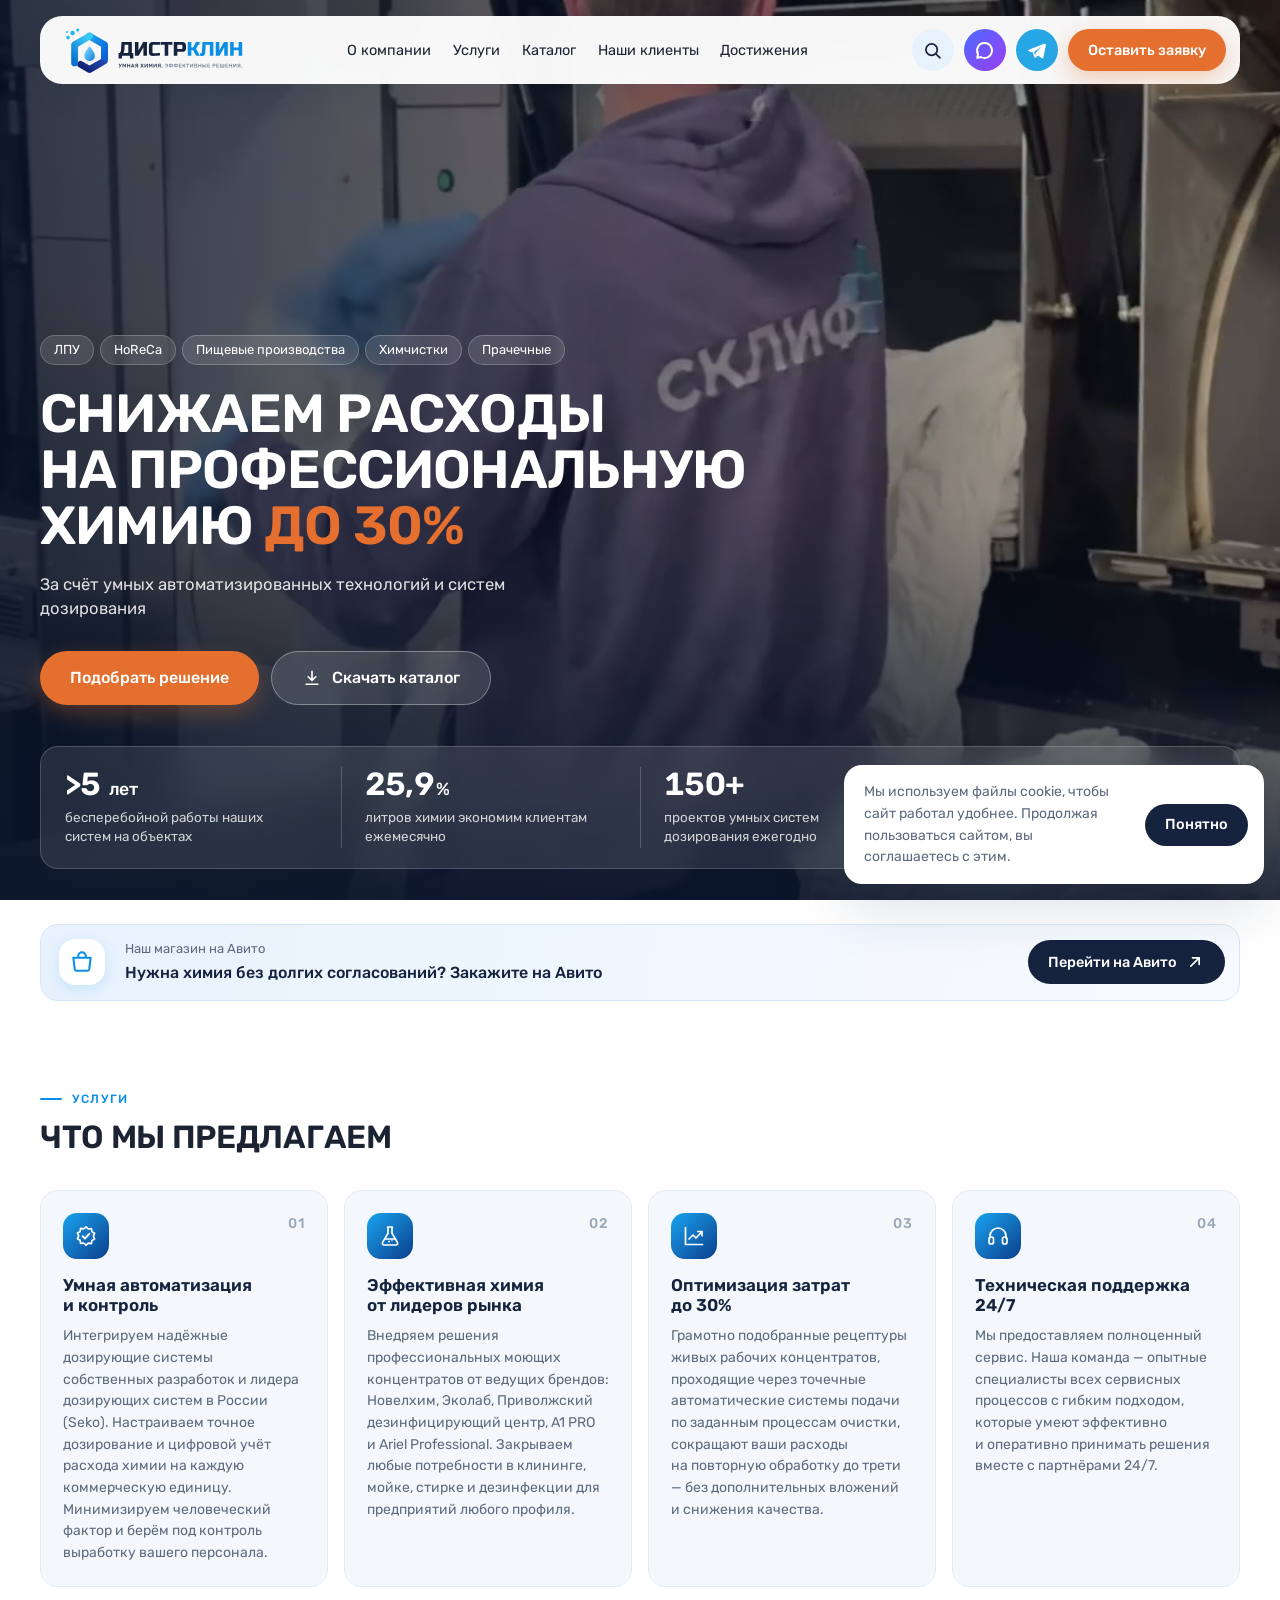
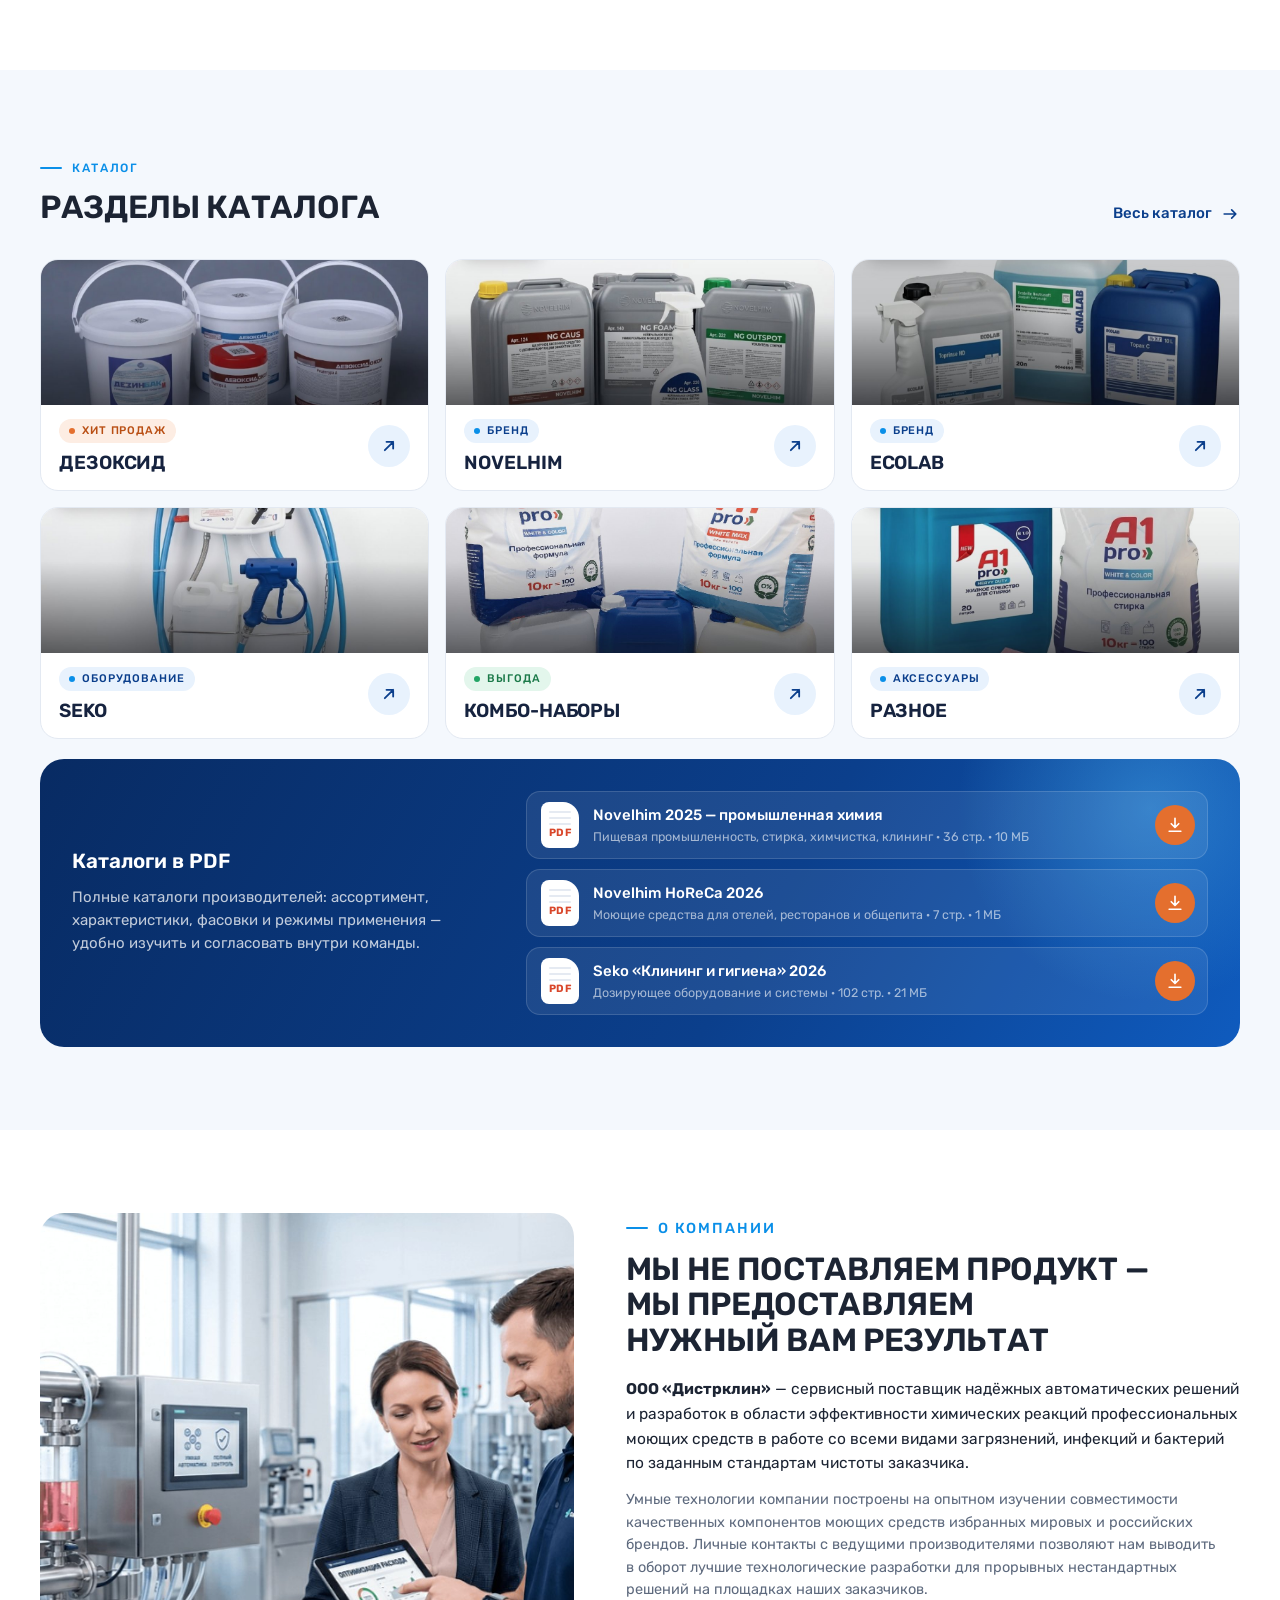
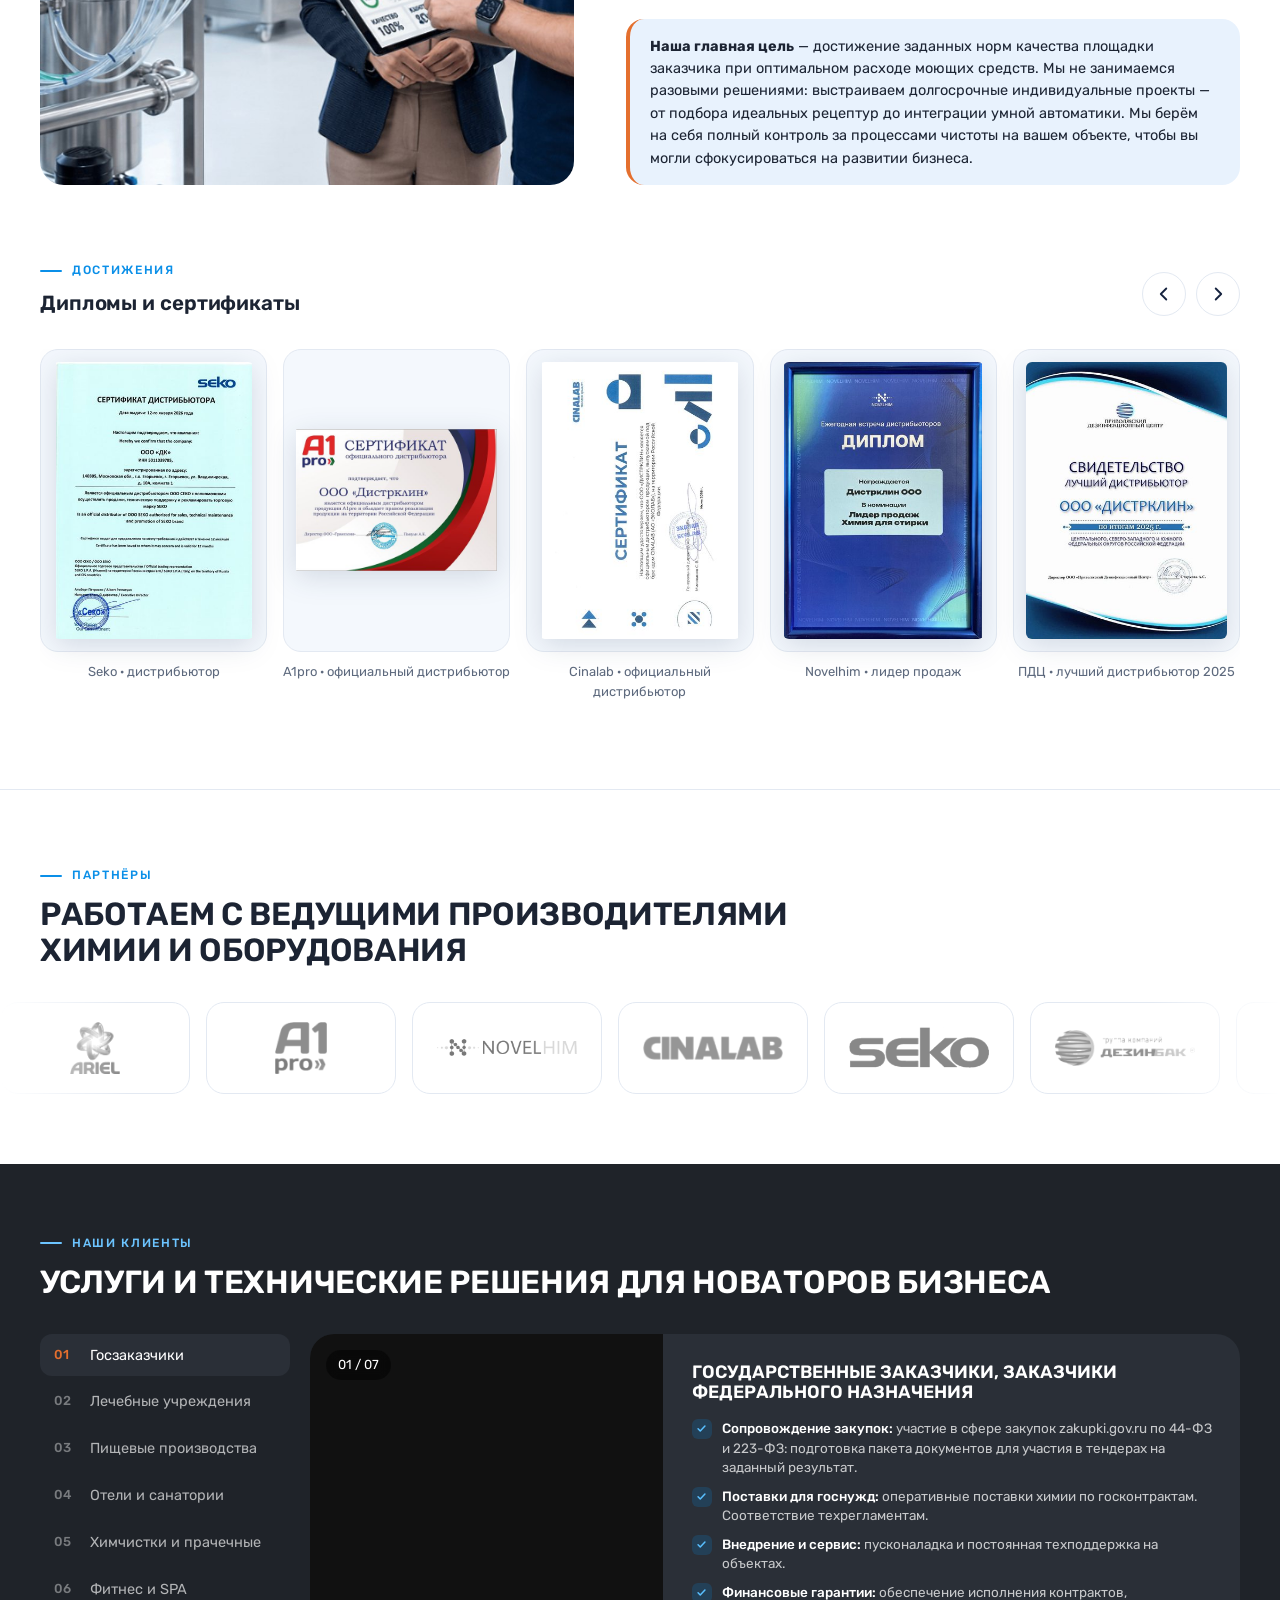
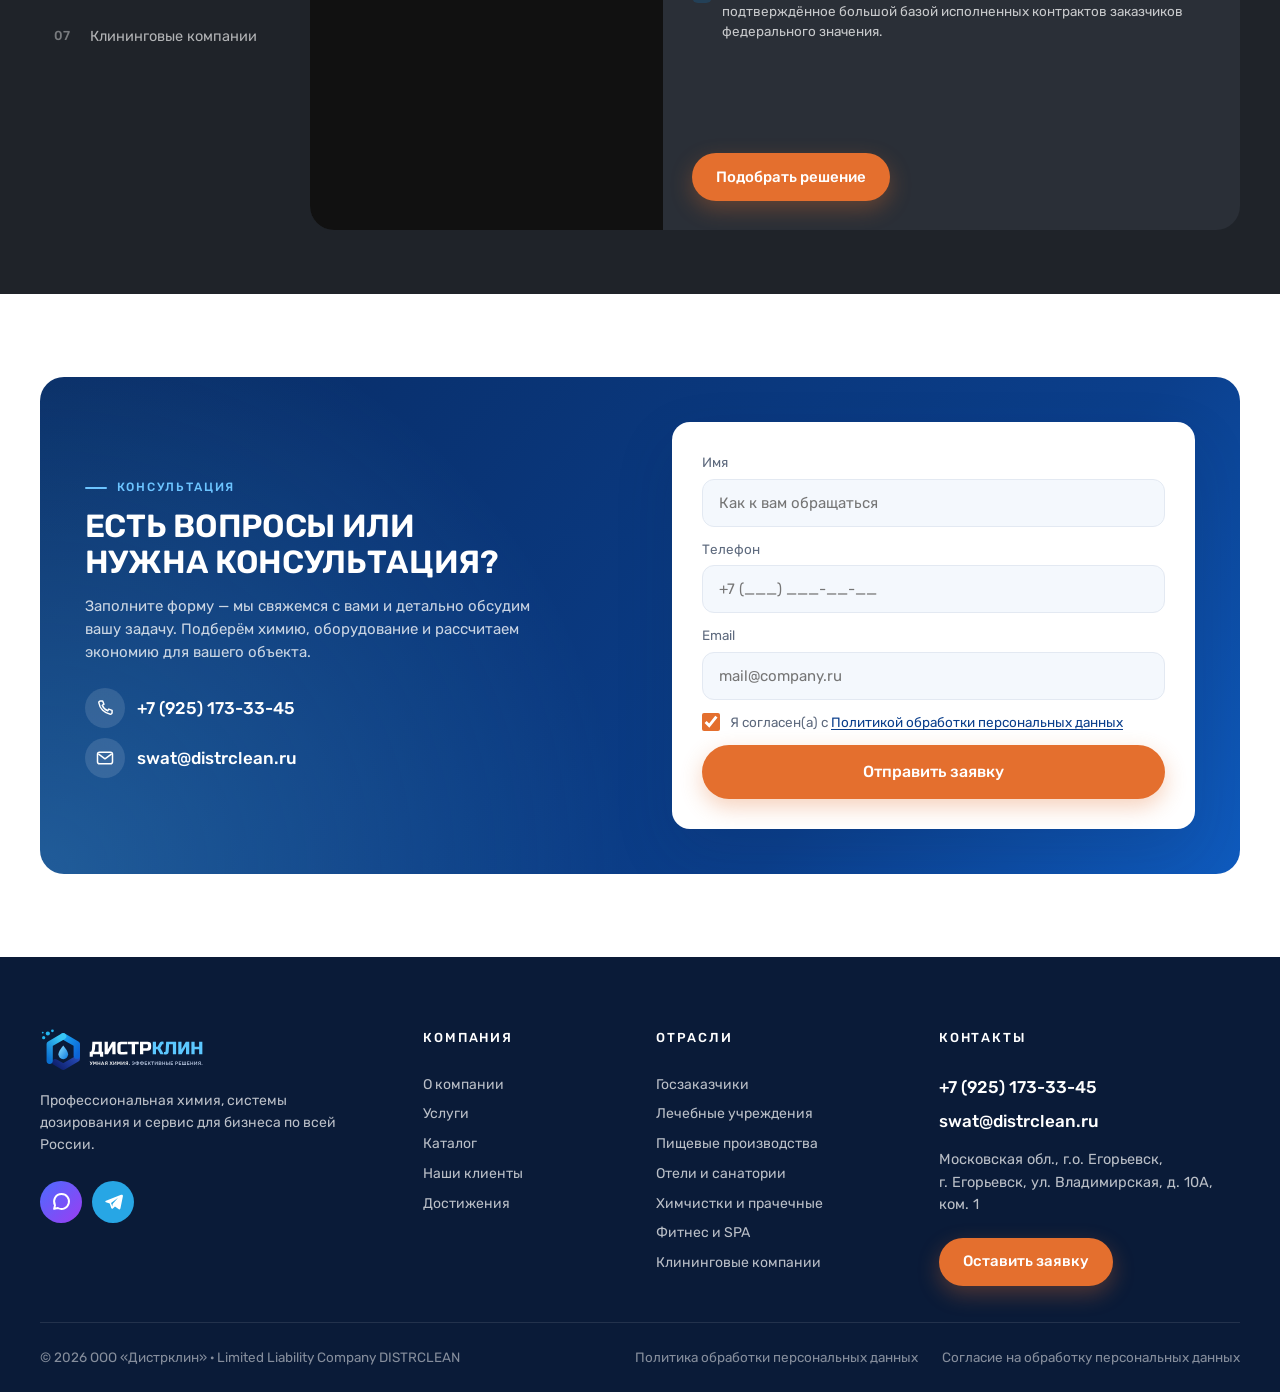
==== commit ba66994a: "Каталог товаров, PDF-каталоги, прелоадер, новая ссылка на Авито - Страница каталога: 93 товара из ар" ====
--- a/index.html
+++ b/index.html
@@ -13,6 +13,15 @@
 <link rel="stylesheet" href="css/style.css">
 </head>
 <body>
+<div class="preloader" aria-hidden="true">
+  <div class="preloader__inner">
+    <img src="assets/img/logo-mark.svg" alt="" width="64" height="64" class="preloader__mark">
+    <div class="preloader__bar"><span></span></div>
+  </div>
+</div>
+<script>(function(){var d=document.documentElement,t0=Date.now(),done=false;d.classList.add('is-loading');
+function hide(){if(done)return;done=true;setTimeout(function(){d.classList.remove('is-loading');d.classList.add('is-loaded');},Math.max(0,800-(Date.now()-t0)));}
+window.addEventListener('load',hide);setTimeout(hide,3000);})();</script>
 
 <!-- ============ ШАПКА ============ -->
 <header class="header" id="top">
@@ -122,7 +131,7 @@
 
 <!-- ============ АВИТО ============ -->
 <section class="avito container" aria-label="Магазин на Авито">
-  <a class="avito__card" href="https://www.avito.ru/user/0e7260d553dcb03911b944546a5bbaae/profile" target="_blank" rel="noopener">
+  <a class="avito__card" href="https://www.avito.ru/user/f9d44f9edf155ddd998509a9dd69e74c/profile/all?src=sharing&amp;sellerId=f9d44f9edf155ddd998509a9dd69e74c" target="_blank" rel="noopener">
     <span class="avito__icon" aria-hidden="true">
       <svg viewBox="0 0 24 24"><path d="M4 8h16l-1.3 10.4a2 2 0 0 1-2 1.6H7.3a2 2 0 0 1-2-1.6L4 8Z M8.5 8V6.5a3.5 3.5 0 0 1 7 0V8" fill="none" stroke="currentColor" stroke-width="1.9" stroke-linejoin="round"/></svg>
     </span>
@@ -225,27 +234,27 @@
     <div class="downloads" id="downloads">
       <div class="downloads__intro">
         <h3 class="h3">Каталоги в&nbsp;PDF</h3>
-        <p>Скачайте нужный каталог: ассортимент, характеристики и&nbsp;фасовки — чтобы изучить и&nbsp;согласовать внутри команды.</p>
+        <p>Полные каталоги производителей: ассортимент, характеристики, фасовки и&nbsp;режимы применения — удобно изучить и&nbsp;согласовать внутри команды.</p>
       </div>
       <ul class="downloads__list">
         <li>
-          <a class="dl" href="assets/pdf/catalog-1.pdf" download>
+          <a class="dl" href="assets/pdf/novelhim-2025.pdf" download target="_blank" rel="noopener">
             <span class="dl__icon" aria-hidden="true">PDF</span>
-            <span class="dl__text"><span class="dl__name">Каталог профессиональной химии</span><span class="dl__meta">PDF · размер уточняется</span></span>
+            <span class="dl__text"><span class="dl__name">Novelhim 2025 — промышленная химия</span><span class="dl__meta">Пищевая промышленность, стирка, химчистка, клининг · 36 стр. · 10 МБ</span></span>
             <span class="dl__btn" aria-hidden="true"><svg viewBox="0 0 24 24"><path d="M12 4v11m0 0-4.5-4.5M12 15l4.5-4.5M5 19.5h14" fill="none" stroke="currentColor" stroke-width="2" stroke-linecap="round" stroke-linejoin="round"/></svg></span>
           </a>
         </li>
         <li>
-          <a class="dl" href="assets/pdf/catalog-2.pdf" download>
+          <a class="dl" href="assets/pdf/novelhim-horeca-2026.pdf" download target="_blank" rel="noopener">
             <span class="dl__icon" aria-hidden="true">PDF</span>
-            <span class="dl__text"><span class="dl__name">Каталог дозирующего оборудования</span><span class="dl__meta">PDF · размер уточняется</span></span>
+            <span class="dl__text"><span class="dl__name">Novelhim HoReCa 2026</span><span class="dl__meta">Моющие средства для отелей, ресторанов и общепита · 7 стр. · 1 МБ</span></span>
             <span class="dl__btn" aria-hidden="true"><svg viewBox="0 0 24 24"><path d="M12 4v11m0 0-4.5-4.5M12 15l4.5-4.5M5 19.5h14" fill="none" stroke="currentColor" stroke-width="2" stroke-linecap="round" stroke-linejoin="round"/></svg></span>
           </a>
         </li>
         <li>
-          <a class="dl" href="assets/pdf/catalog-3.pdf" download>
+          <a class="dl" href="assets/pdf/seko-cleaning-hygiene-2026.pdf" download target="_blank" rel="noopener">
             <span class="dl__icon" aria-hidden="true">PDF</span>
-            <span class="dl__text"><span class="dl__name">Каталог для прачечных и&nbsp;химчисток</span><span class="dl__meta">PDF · размер уточняется</span></span>
+            <span class="dl__text"><span class="dl__name">Seko «Клининг и гигиена» 2026</span><span class="dl__meta">Дозирующее оборудование и системы · 102 стр. · 21 МБ</span></span>
             <span class="dl__btn" aria-hidden="true"><svg viewBox="0 0 24 24"><path d="M12 4v11m0 0-4.5-4.5M12 15l4.5-4.5M5 19.5h14" fill="none" stroke="currentColor" stroke-width="2" stroke-linecap="round" stroke-linejoin="round"/></svg></span>
           </a>
         </li>
@@ -431,6 +440,7 @@
   <div class="lightbox__body"></div>
 </div>
 
+<script src="js/products.js"></script>
 <script src="js/search.js"></script>
 <script src="js/main.js"></script>
 </body>
--- a/css/style.css
+++ b/css/style.css
@@ -133,7 +133,6 @@
 /* =========================================================
    ШАПКА
    ========================================================= */
-.page-catalog { padding-top: 70px; }
 .header { position: fixed; inset: 0 0 auto; z-index: 50; padding-top: 16px; pointer-events: none; }
 .header__bar {
   pointer-events: auto;
@@ -520,6 +519,7 @@
 .search__item:hover, .search__item:focus-visible { background: var(--sky); }
 .search__type { flex: none; min-width: 72px; font-size: 11.5px; letter-spacing: .06em; text-transform: uppercase; color: var(--blue); }
 .search__title { font-size: 15px; font-weight: 500; color: var(--navy); }
+.search__pic { flex: none; width: 40px; height: 40px; object-fit: contain; border-radius: 8px; background: #fff; border: 1px solid var(--line); }
 .search__item svg { width: 18px; height: 18px; margin-left: auto; color: var(--muted); flex: none; }
 .search__empty { padding: 12px; font-size: 14px; color: var(--muted); }
 .search__empty a { color: var(--blue-deep); text-decoration: underline; }
@@ -623,3 +623,111 @@
   *, *::before, *::after { animation-duration: .01ms !important; animation-iteration-count: 1 !important; transition-duration: .01ms !important; }
   .reveal { opacity: 1; transform: none; }
 }
+
+/* =========================================================
+   ПРЕЛОАДЕР (не дольше 3 секунд)
+   ========================================================= */
+.preloader { display: none; position: fixed; inset: 0; z-index: 200; background: #fff; align-items: center; justify-content: center; transition: opacity .5s var(--ease), visibility .5s; }
+html.is-loading .preloader, html.is-loaded .preloader { display: flex; }
+html.is-loaded .preloader { opacity: 0; visibility: hidden; pointer-events: none; }
+html.is-loading { overflow: hidden; }
+.preloader__inner { display: flex; flex-direction: column; align-items: center; gap: 22px; }
+.preloader__mark { width: 64px; height: 64px; animation: prePulse 1.2s var(--ease) infinite alternate; }
+.preloader__bar { width: 140px; height: 3px; border-radius: 3px; background: var(--sky); overflow: hidden; }
+.preloader__bar span { display: block; height: 100%; width: 0; background: linear-gradient(90deg, var(--blue), var(--orange)); border-radius: 3px; animation: preBar 2.6s cubic-bezier(.3,.6,.3,1) forwards; }
+html.is-loaded .preloader__bar span { width: 100%; animation: none; transition: width .3s; }
+@keyframes prePulse { from { transform: scale(.92); opacity: .7; } to { transform: scale(1.04); opacity: 1; } }
+@keyframes preBar { to { width: 90%; } }
+
+/* =========================================================
+   СТРАНИЦА КАТАЛОГА
+   ========================================================= */
+.btn--outline { background: #fff; color: var(--navy); border: 1.5px solid var(--line); }
+.btn--outline:hover { border-color: var(--navy); }
+html.modal-open { overflow: hidden; }
+
+.catalog-hero { padding: 120px 0 28px; background: var(--sky-2); }
+.crumbs { display: flex; gap: 8px; font-size: 13px; color: var(--muted); margin-bottom: 14px; }
+.crumbs a:hover { color: var(--blue-deep); }
+.catalog-hero__row { display: flex; justify-content: space-between; align-items: flex-end; gap: 24px; }
+.catalog-hero__lead { margin-top: 10px; color: var(--muted); max-width: 640px; }
+
+.cat-toolbar { position: sticky; top: 90px; z-index: 30; background: rgba(255,255,255,.95); backdrop-filter: blur(12px); -webkit-backdrop-filter: blur(12px); border-bottom: 1px solid var(--line); }
+.cat-toolbar__inner { display: flex; align-items: center; gap: 14px; padding-top: 12px; padding-bottom: 12px; }
+.cat-search { position: relative; flex: none; width: 220px; }
+.cat-search svg { position: absolute; left: 13px; top: 50%; width: 18px; height: 18px; transform: translateY(-50%); color: var(--muted); pointer-events: none; }
+.cat-search__input { width: 100%; height: 42px; padding: 0 14px 0 38px; border-radius: 999px; border: 1.5px solid var(--line); background: var(--sky-2); font: inherit; font-size: 14.5px; color: var(--ink); }
+.cat-search__input:focus { outline: none; border-color: var(--blue); background: #fff; }
+.cat-filter { display: flex; gap: 6px; overflow-x: auto; scrollbar-width: none; flex: 1; }
+.cat-filter::-webkit-scrollbar { display: none; }
+.cat-chip { flex: none; height: 38px; padding: 0 14px; border-radius: 999px; background: var(--sky-2); border: 1px solid var(--line); font-size: 14px; color: var(--navy); transition: background .2s, color .2s, border-color .2s; }
+.cat-chip span { color: var(--muted); font-size: 12.5px; margin-left: 2px; }
+.cat-chip:hover { border-color: var(--blue); }
+.cat-chip[aria-pressed="true"] { background: var(--navy); border-color: var(--navy); color: #fff; }
+.cat-chip[aria-pressed="true"] span { color: rgba(255,255,255,.6); }
+.cat-count { flex: none; font-size: 13.5px; color: var(--muted); }
+
+.catalog-list { padding: 28px 0 var(--section); }
+.pgroup { padding-top: 28px; scroll-margin-top: 170px; }
+.pgroup + .pgroup { margin-top: 12px; }
+.pgroup__head { display: flex; align-items: baseline; gap: 16px; flex-wrap: wrap; margin-bottom: 16px; }
+.pgroup__head p { color: var(--muted); font-size: 14px; }
+.pgrid { display: grid; grid-template-columns: repeat(4, 1fr); gap: 16px; }
+.pcard { position: relative; display: flex; flex-direction: column; border-radius: var(--radius); background: #fff; border: 1px solid var(--line); overflow: hidden; transition: box-shadow .3s, transform .3s var(--ease), border-color .3s; }
+.pcard:hover { box-shadow: var(--shadow-lg); transform: translateY(-3px); border-color: transparent; }
+.pcard__link { position: absolute; inset: 0; z-index: 2; border-radius: inherit; }
+.pcard__img { aspect-ratio: 1; background: #fff; display: grid; place-items: center; border-bottom: 1px solid var(--line); }
+.pcard__img img { width: 100%; height: 100%; object-fit: contain; transition: transform .5s var(--ease); }
+.pcard:hover .pcard__img img { transform: scale(1.04); }
+.pcard__body { display: flex; flex-direction: column; gap: 6px; padding: 14px 16px 16px; flex: 1; }
+.pcard__brand { font-size: 11px; font-weight: 500; letter-spacing: .08em; text-transform: uppercase; color: var(--blue); }
+.pcard__name { font-size: 15px; line-height: 1.3; font-weight: 500; color: var(--navy); display: -webkit-box; -webkit-line-clamp: 2; -webkit-box-orient: vertical; overflow: hidden; }
+.pcard__desc { font-size: 13px; line-height: 1.45; color: var(--muted); display: -webkit-box; -webkit-line-clamp: 3; -webkit-box-orient: vertical; overflow: hidden; }
+.pcard__foot { margin-top: auto; padding-top: 10px; display: flex; align-items: center; justify-content: space-between; gap: 10px; }
+.pcard__price { font-weight: 600; font-size: 16px; color: var(--navy); }
+.pcard__price.is-request { font-weight: 500; font-size: 13.5px; color: var(--muted); }
+.pcard__more { font-size: 13.5px; font-weight: 500; color: var(--orange); }
+.pempty { padding: 48px 0; text-align: center; color: var(--muted); }
+.pempty .h3 { color: var(--navy); margin-bottom: 8px; }
+.pempty a { color: var(--blue-deep); text-decoration: underline; }
+.catalog-list .downloads { margin-top: 48px; scroll-margin-top: 150px; }
+
+.pmodal { position: fixed; inset: 0; z-index: 90; background: rgba(6, 14, 30, .6); display: grid; place-items: center; padding: 20px 16px; overflow-y: auto; }
+.pmodal[hidden] { display: none; }
+.pmodal__box { position: relative; width: 100%; max-width: 920px; background: #fff; border-radius: var(--radius-lg); box-shadow: var(--shadow-lg); animation: fadeUp .35s var(--ease); }
+.pmodal__close { position: absolute; top: 12px; right: 12px; z-index: 2; width: 40px; height: 40px; border-radius: 50%; background: var(--sky); color: var(--navy); font-size: 26px; line-height: 1; }
+.pmodal__body { display: grid; grid-template-columns: 1fr 1fr; }
+.pmodal__img { padding: 24px; border-right: 1px solid var(--line); display: grid; place-items: center; }
+.pmodal__img img { width: 100%; max-height: 62vh; object-fit: contain; }
+.pmodal__info { padding: 36px 32px 28px; display: flex; flex-direction: column; gap: 12px; }
+.pmodal__name { font-size: 22px; line-height: 1.25; font-weight: 600; color: var(--navy); }
+.pmodal__desc { color: var(--muted); font-size: 15px; line-height: 1.6; }
+.pmodal__price { font-size: 24px; font-weight: 600; color: var(--navy); margin-top: 6px; }
+.pmodal__price.is-request { font-size: 16px; font-weight: 500; color: var(--muted); }
+.pmodal__actions { display: flex; flex-wrap: wrap; gap: 10px; margin-top: auto; padding-top: 12px; }
+
+@media (max-width: 1240px) { .pgrid { grid-template-columns: repeat(3, 1fr); } }
+@media (max-width: 1080px) {
+  .cat-toolbar__inner { flex-wrap: wrap; }
+  .cat-search { width: auto; flex: 1; }
+  .cat-filter { order: 3; flex-basis: 100%; }
+}
+@media (max-width: 760px) {
+  .catalog-hero { padding-top: 96px; }
+  .cat-toolbar { top: 74px; }
+  .cat-count { display: none; }
+  .catalog-hero__row { flex-direction: column; align-items: flex-start; }
+  .pgrid { grid-template-columns: repeat(2, 1fr); gap: 10px; }
+  .pcard__body { padding: 10px 12px 12px; }
+  .pcard__name { font-size: 13.5px; }
+  .pcard__desc { display: none; }
+  .pcard__more { display: none; }
+  .pmodal { padding: 0; align-items: end; }
+  .pmodal__box { border-radius: 22px 22px 0 0; max-height: 92vh; overflow-y: auto; }
+  .pmodal__body { grid-template-columns: 1fr; }
+  .pmodal__img { border-right: 0; border-bottom: 1px solid var(--line); padding: 16px 16px 8px; }
+  .pmodal__img img { max-height: 38vh; }
+  .pmodal__info { padding: 18px 18px 24px; }
+  .pmodal__name { font-size: 19px; }
+  .pmodal__actions .btn { flex: 1; }
+}
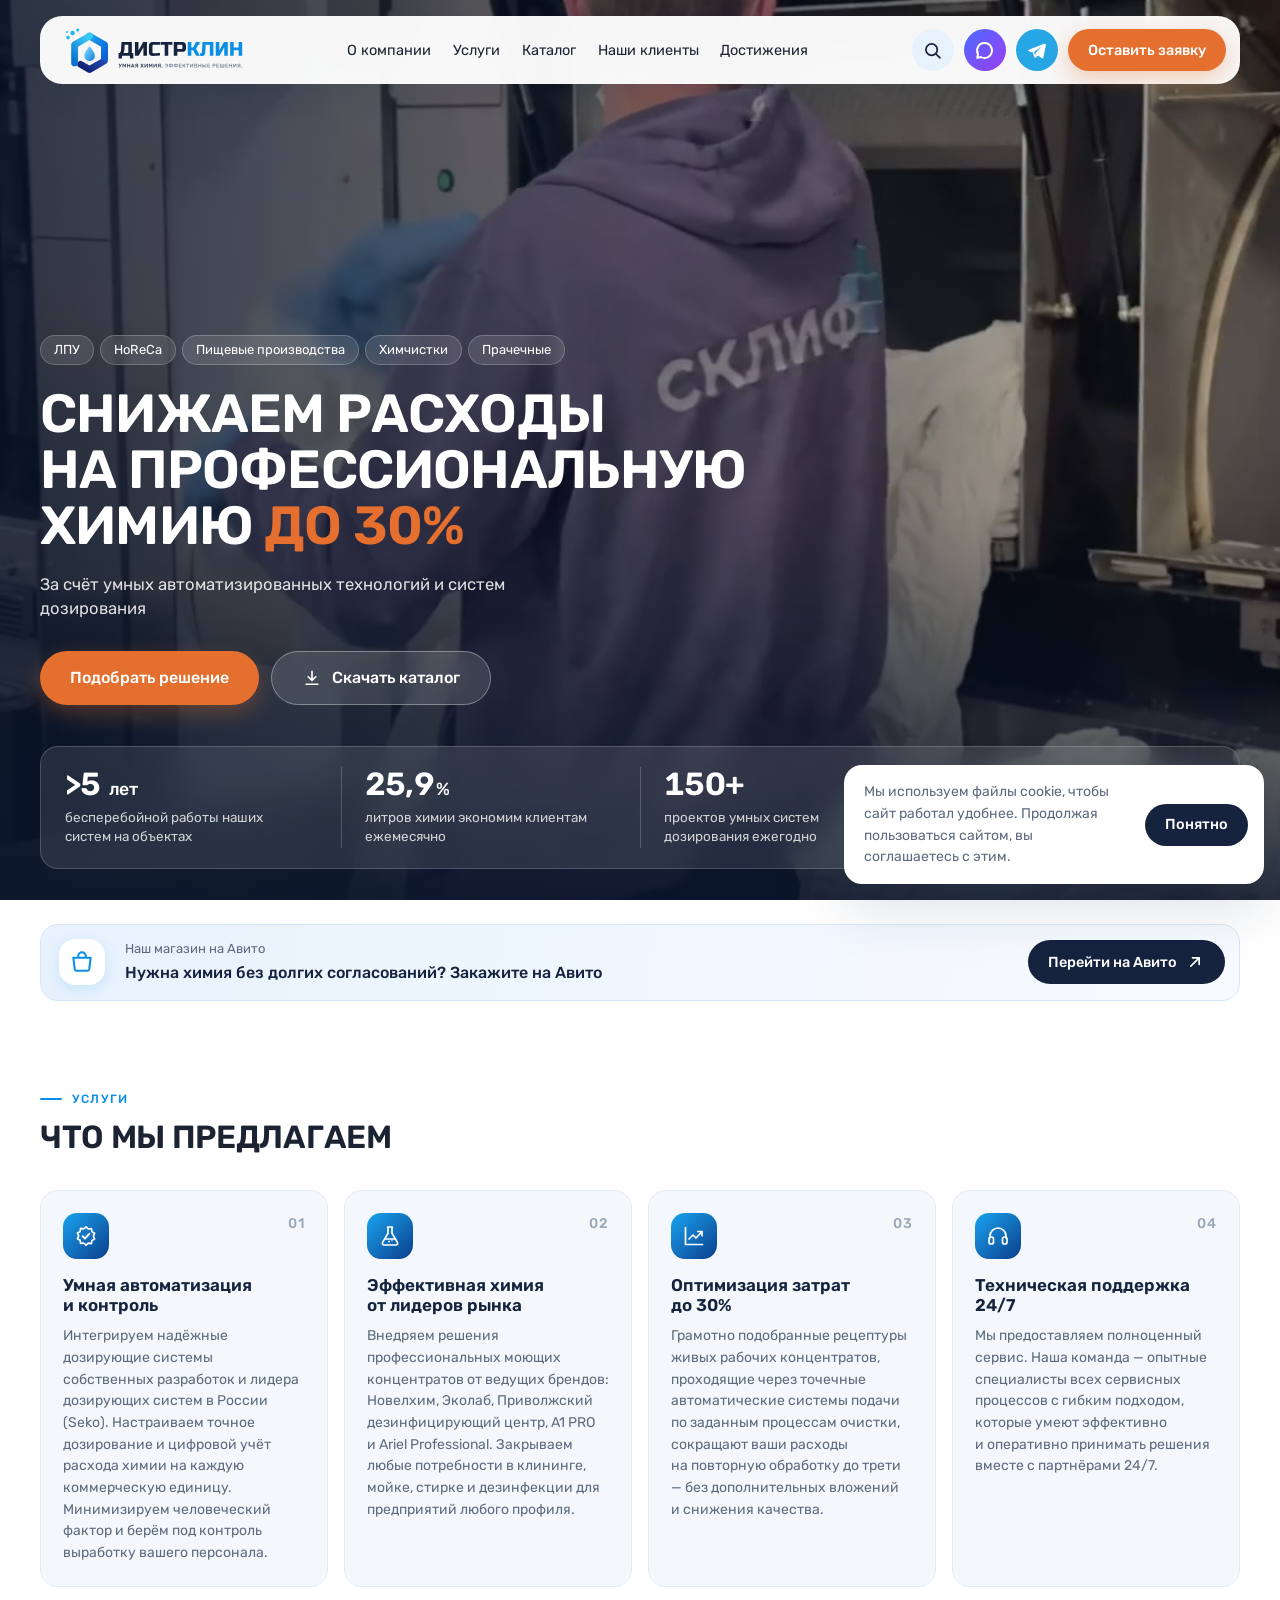
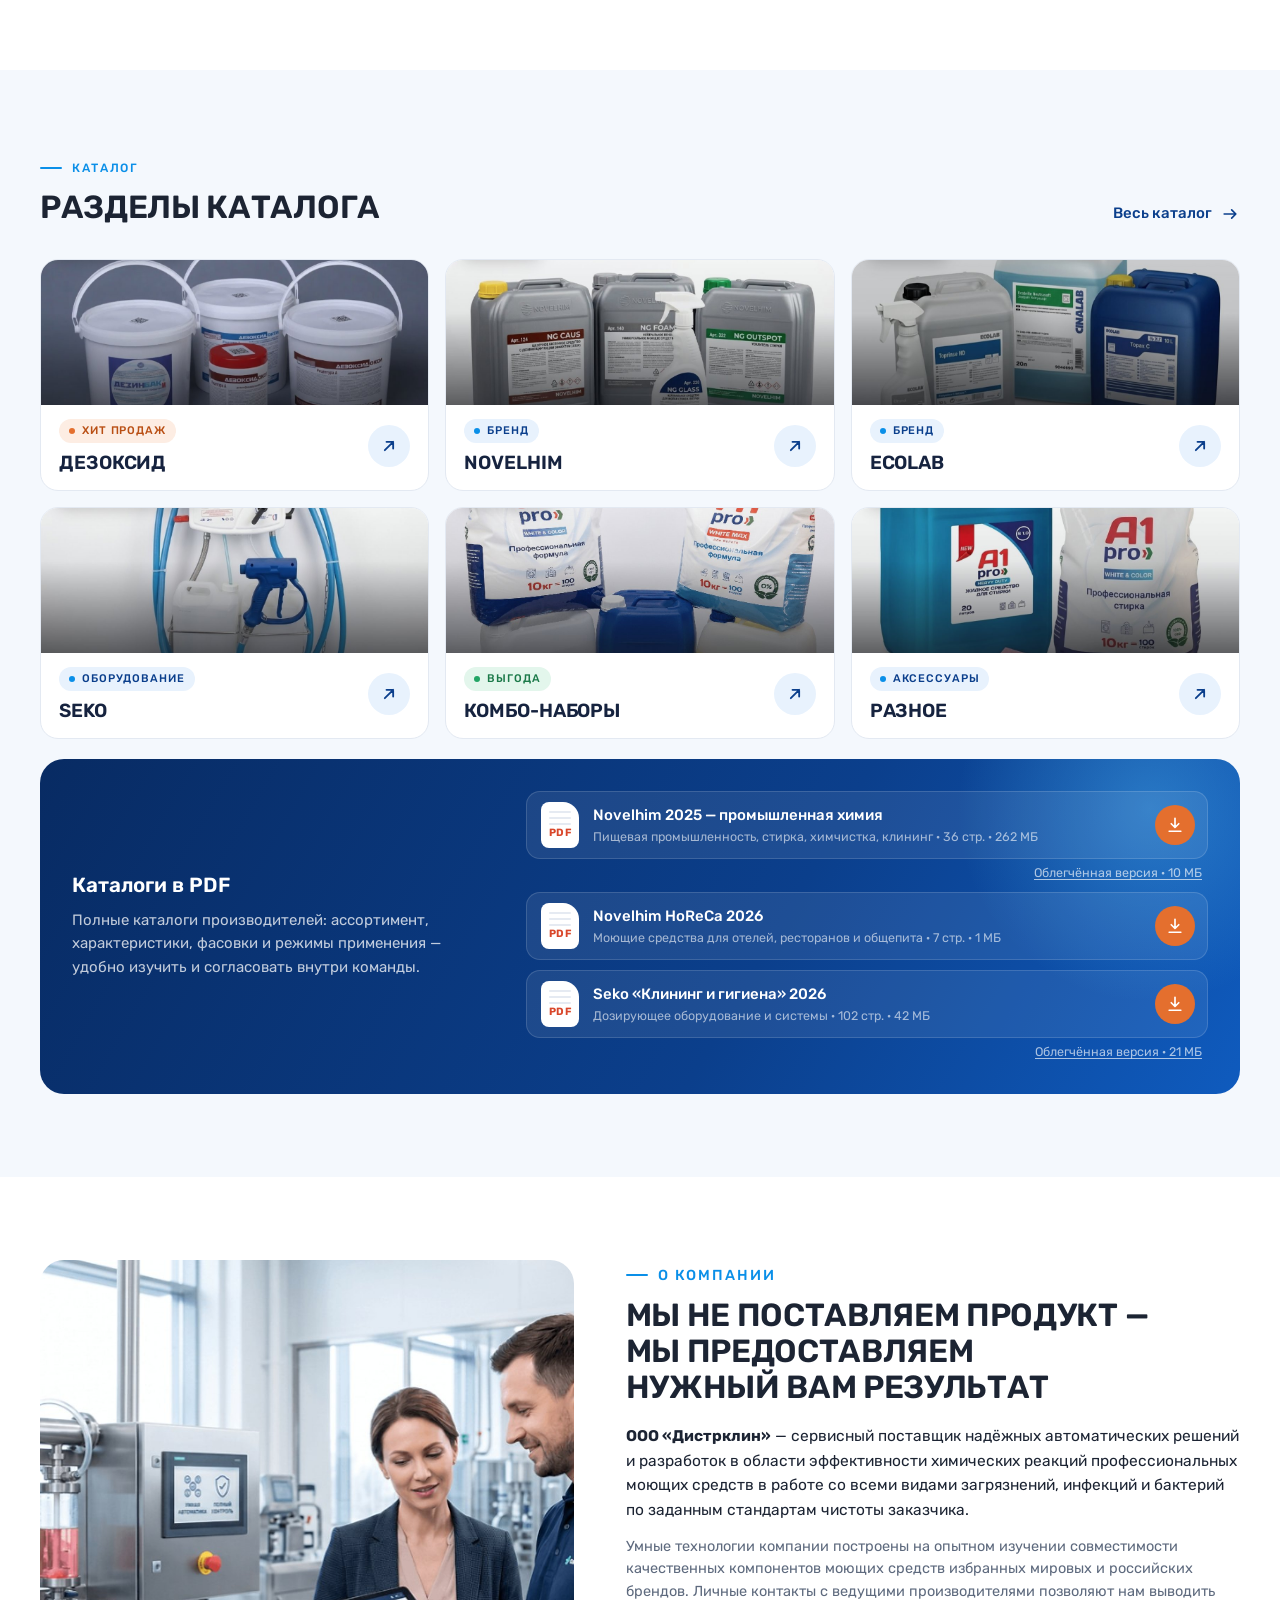
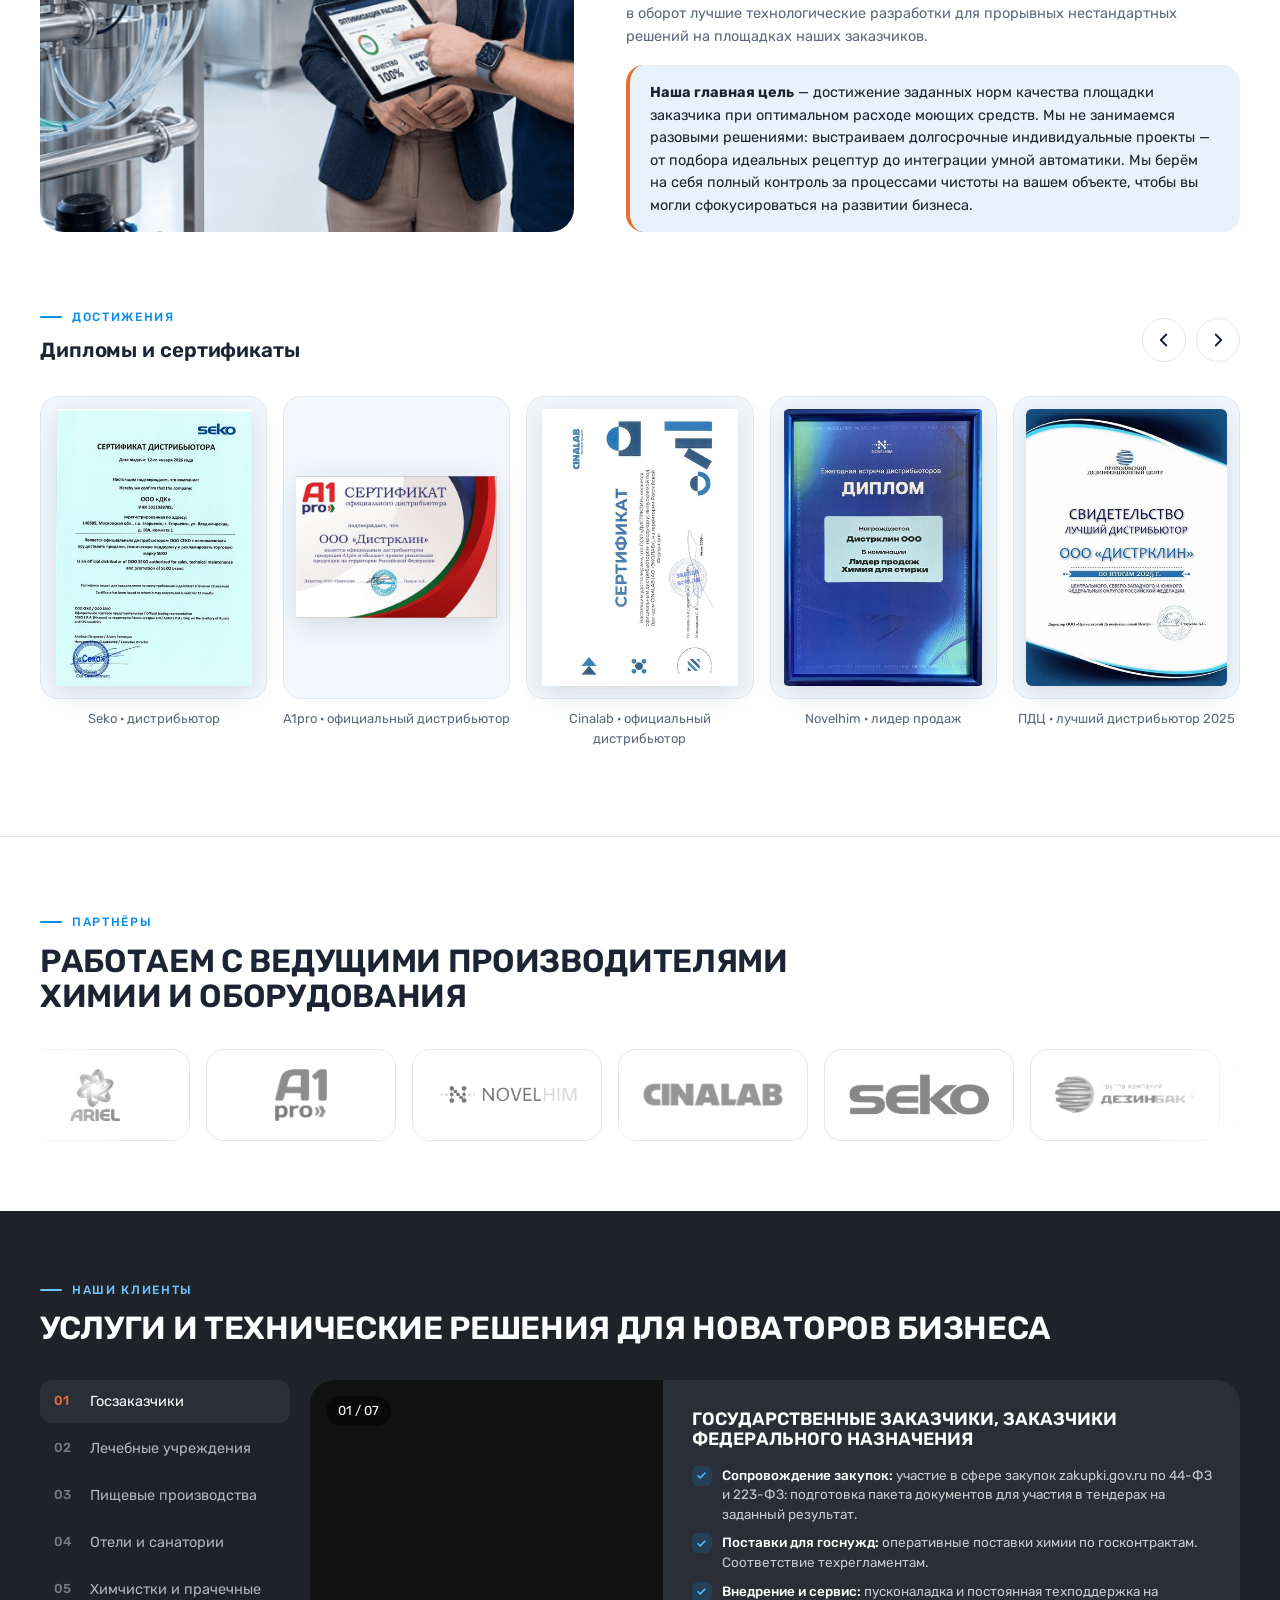
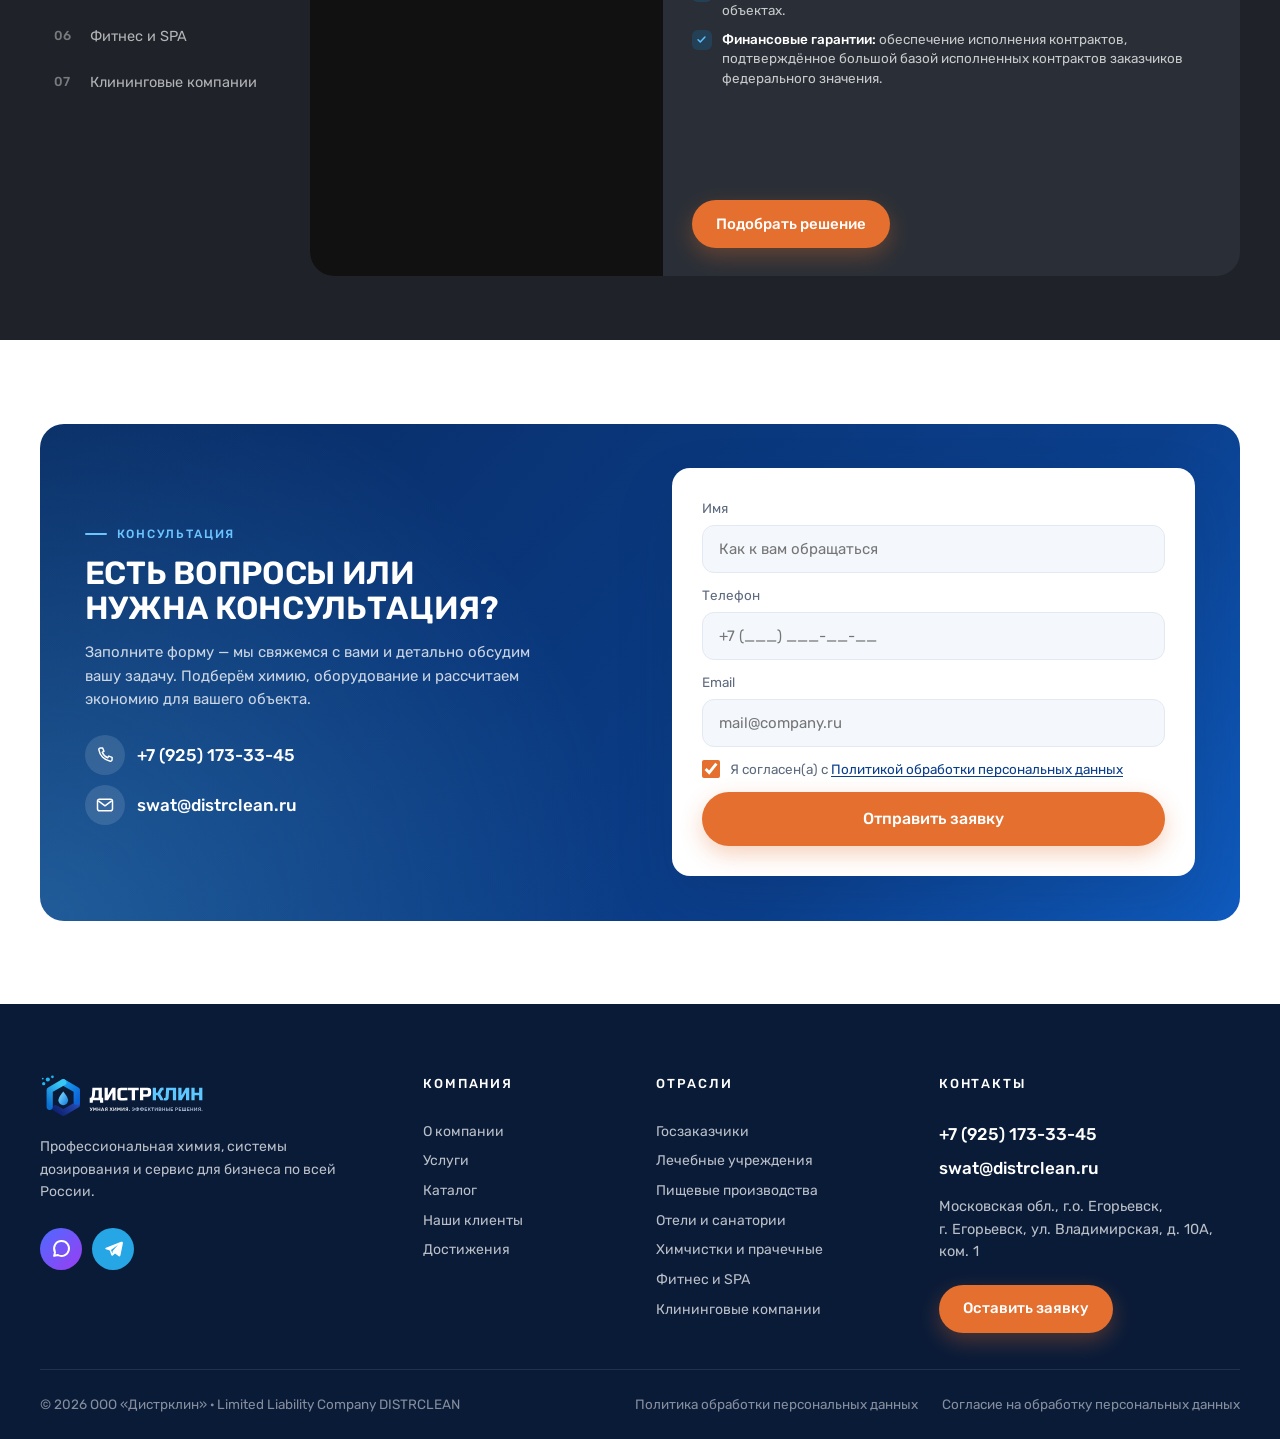
==== commit 8fc06ab3: "PDF-каталоги: скачивание оригиналов из GitHub Releases + облегчённые версии Co-Authored-By: Claude O" ====
--- a/index.html
+++ b/index.html
@@ -237,26 +237,28 @@
         <p>Полные каталоги производителей: ассортимент, характеристики, фасовки и&nbsp;режимы применения — удобно изучить и&nbsp;согласовать внутри команды.</p>
       </div>
       <ul class="downloads__list">
-        <li>
-          <a class="dl" href="assets/pdf/novelhim-2025.pdf" download target="_blank" rel="noopener">
+        <li class="dl-row">
+          <a class="dl" href="https://github.com/depresar/Distrclean/releases/download/Catalog/2025.1.pdf" download>
             <span class="dl__icon" aria-hidden="true">PDF</span>
-            <span class="dl__text"><span class="dl__name">Novelhim 2025 — промышленная химия</span><span class="dl__meta">Пищевая промышленность, стирка, химчистка, клининг · 36 стр. · 10 МБ</span></span>
+            <span class="dl__text"><span class="dl__name">Novelhim 2025 — промышленная химия</span><span class="dl__meta">Пищевая промышленность, стирка, химчистка, клининг · 36 стр. · 262 МБ</span></span>
             <span class="dl__btn" aria-hidden="true"><svg viewBox="0 0 24 24"><path d="M12 4v11m0 0-4.5-4.5M12 15l4.5-4.5M5 19.5h14" fill="none" stroke="currentColor" stroke-width="2" stroke-linecap="round" stroke-linejoin="round"/></svg></span>
           </a>
+          <a class="dl__lite" href="assets/pdf/novelhim-2025.pdf" download>Облегчённая версия · 10 МБ</a>
         </li>
-        <li>
-          <a class="dl" href="assets/pdf/novelhim-horeca-2026.pdf" download target="_blank" rel="noopener">
+        <li class="dl-row">
+          <a class="dl" href="https://github.com/depresar/Distrclean/releases/download/Catalog/HoReCa.2026.pdf" download>
             <span class="dl__icon" aria-hidden="true">PDF</span>
             <span class="dl__text"><span class="dl__name">Novelhim HoReCa 2026</span><span class="dl__meta">Моющие средства для отелей, ресторанов и общепита · 7 стр. · 1 МБ</span></span>
             <span class="dl__btn" aria-hidden="true"><svg viewBox="0 0 24 24"><path d="M12 4v11m0 0-4.5-4.5M12 15l4.5-4.5M5 19.5h14" fill="none" stroke="currentColor" stroke-width="2" stroke-linecap="round" stroke-linejoin="round"/></svg></span>
           </a>
         </li>
-        <li>
-          <a class="dl" href="assets/pdf/seko-cleaning-hygiene-2026.pdf" download target="_blank" rel="noopener">
+        <li class="dl-row">
+          <a class="dl" href="https://github.com/depresar/Distrclean/releases/download/Catalog/SEKO.2026.C_H.Catalogue.RU.V07_HR.pdf" download>
             <span class="dl__icon" aria-hidden="true">PDF</span>
-            <span class="dl__text"><span class="dl__name">Seko «Клининг и гигиена» 2026</span><span class="dl__meta">Дозирующее оборудование и системы · 102 стр. · 21 МБ</span></span>
+            <span class="dl__text"><span class="dl__name">Seko «Клининг и гигиена» 2026</span><span class="dl__meta">Дозирующее оборудование и системы · 102 стр. · 42 МБ</span></span>
             <span class="dl__btn" aria-hidden="true"><svg viewBox="0 0 24 24"><path d="M12 4v11m0 0-4.5-4.5M12 15l4.5-4.5M5 19.5h14" fill="none" stroke="currentColor" stroke-width="2" stroke-linecap="round" stroke-linejoin="round"/></svg></span>
           </a>
+          <a class="dl__lite" href="assets/pdf/seko-cleaning-hygiene-2026.pdf" download>Облегчённая версия · 21 МБ</a>
         </li>
       </ul>
     </div>
--- a/css/style.css
+++ b/css/style.css
@@ -319,6 +319,9 @@
 .dl__btn { margin-left: auto; width: 40px; height: 40px; border-radius: 50%; background: var(--orange); display: grid; place-items: center; flex: none; transition: transform .25s var(--ease); }
 .dl__btn svg { width: 20px; height: 20px; }
 .dl:hover .dl__btn { transform: translateY(2px); }
+.dl-row { display: grid; gap: 4px; }
+.dl__lite { justify-self: end; font-size: 12.5px; color: rgba(255,255,255,.65); text-decoration: underline; text-underline-offset: 2px; padding: 0 6px; }
+.dl__lite:hover { color: #fff; }
 
 /* =========================================================
    О КОМПАНИИ
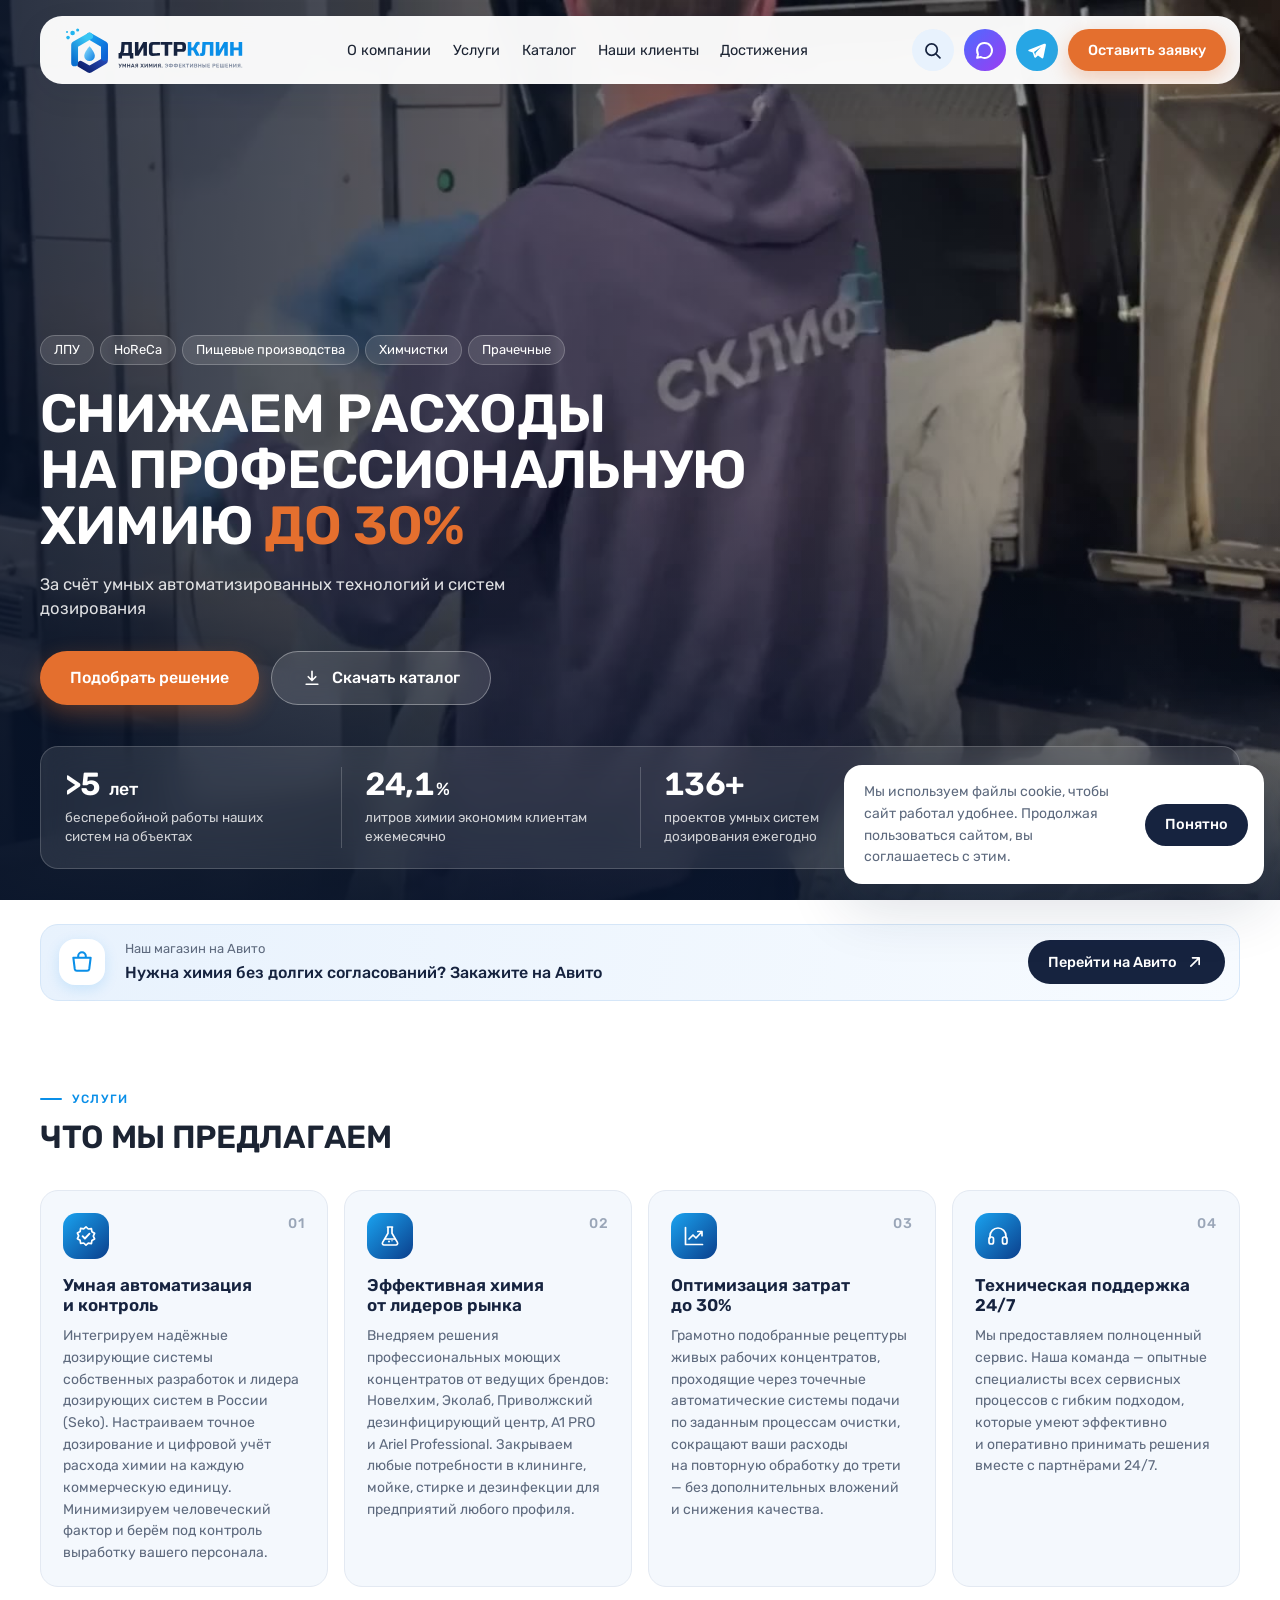
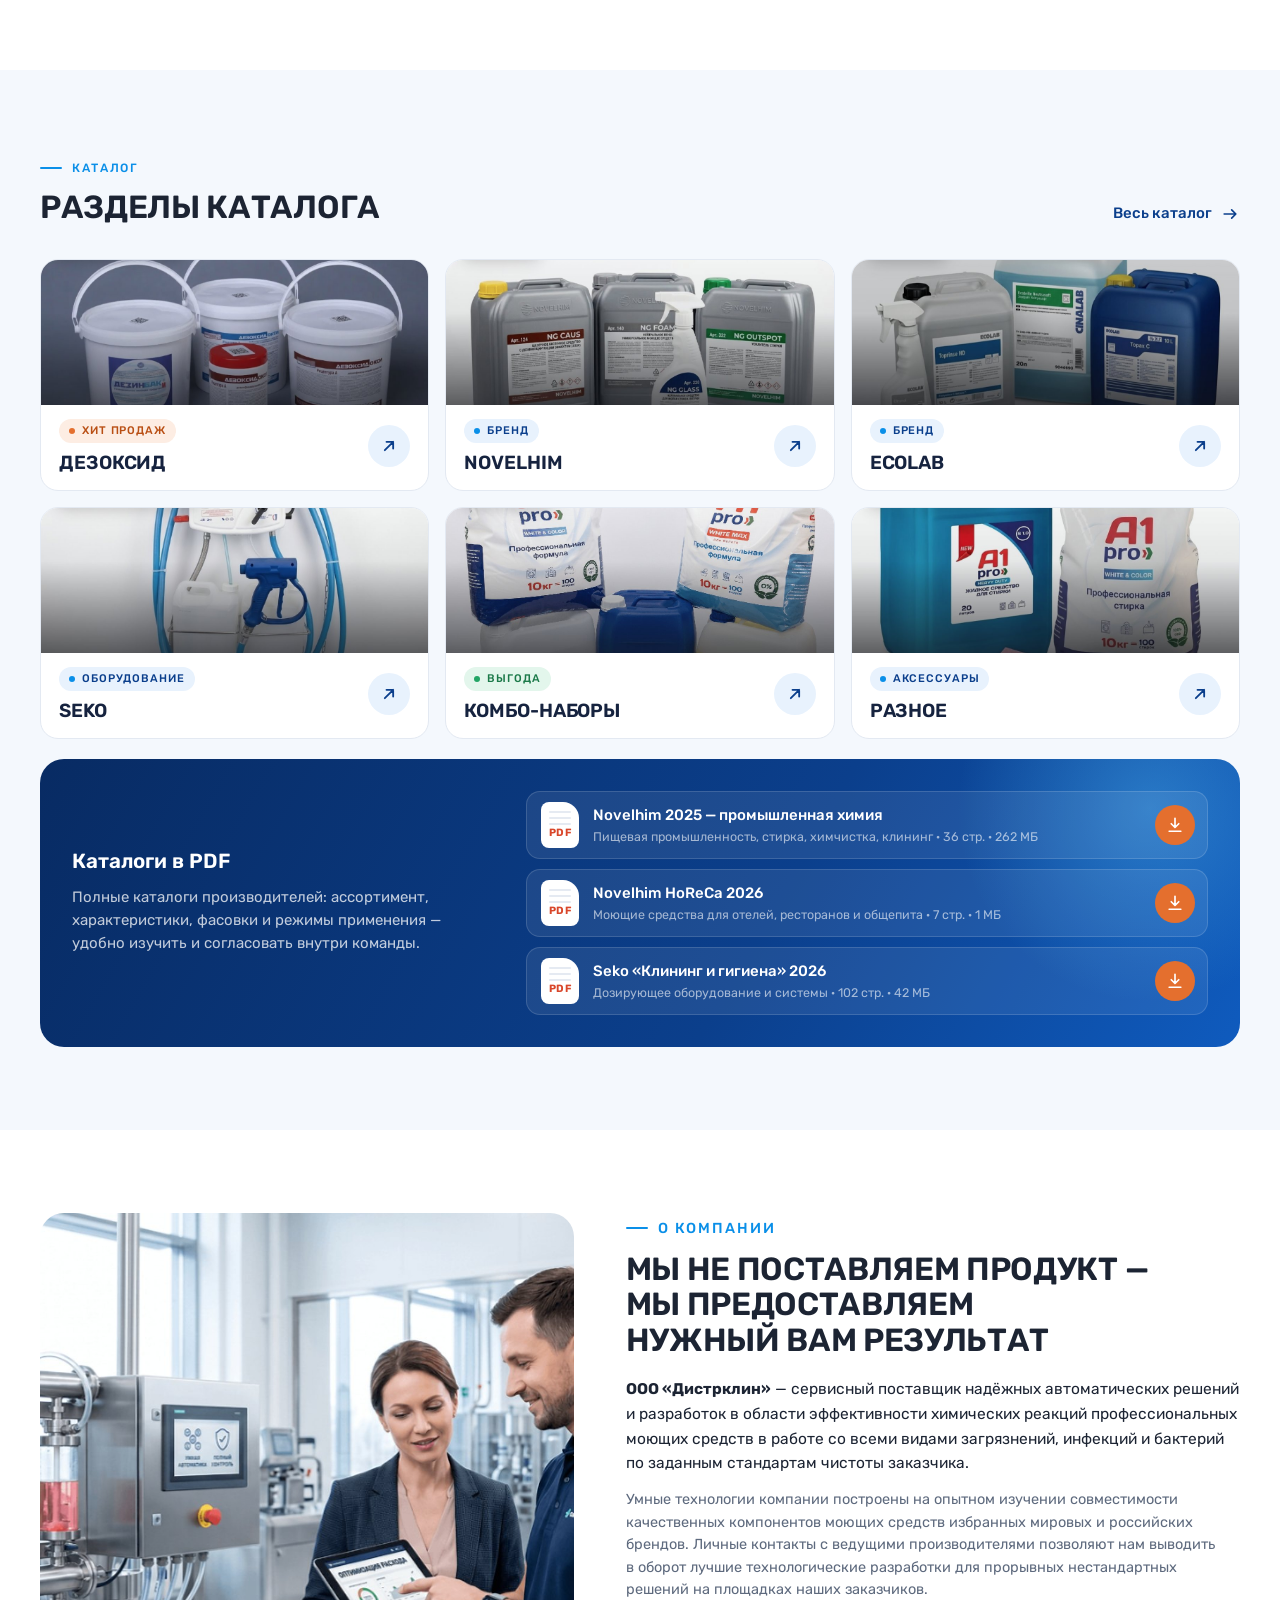
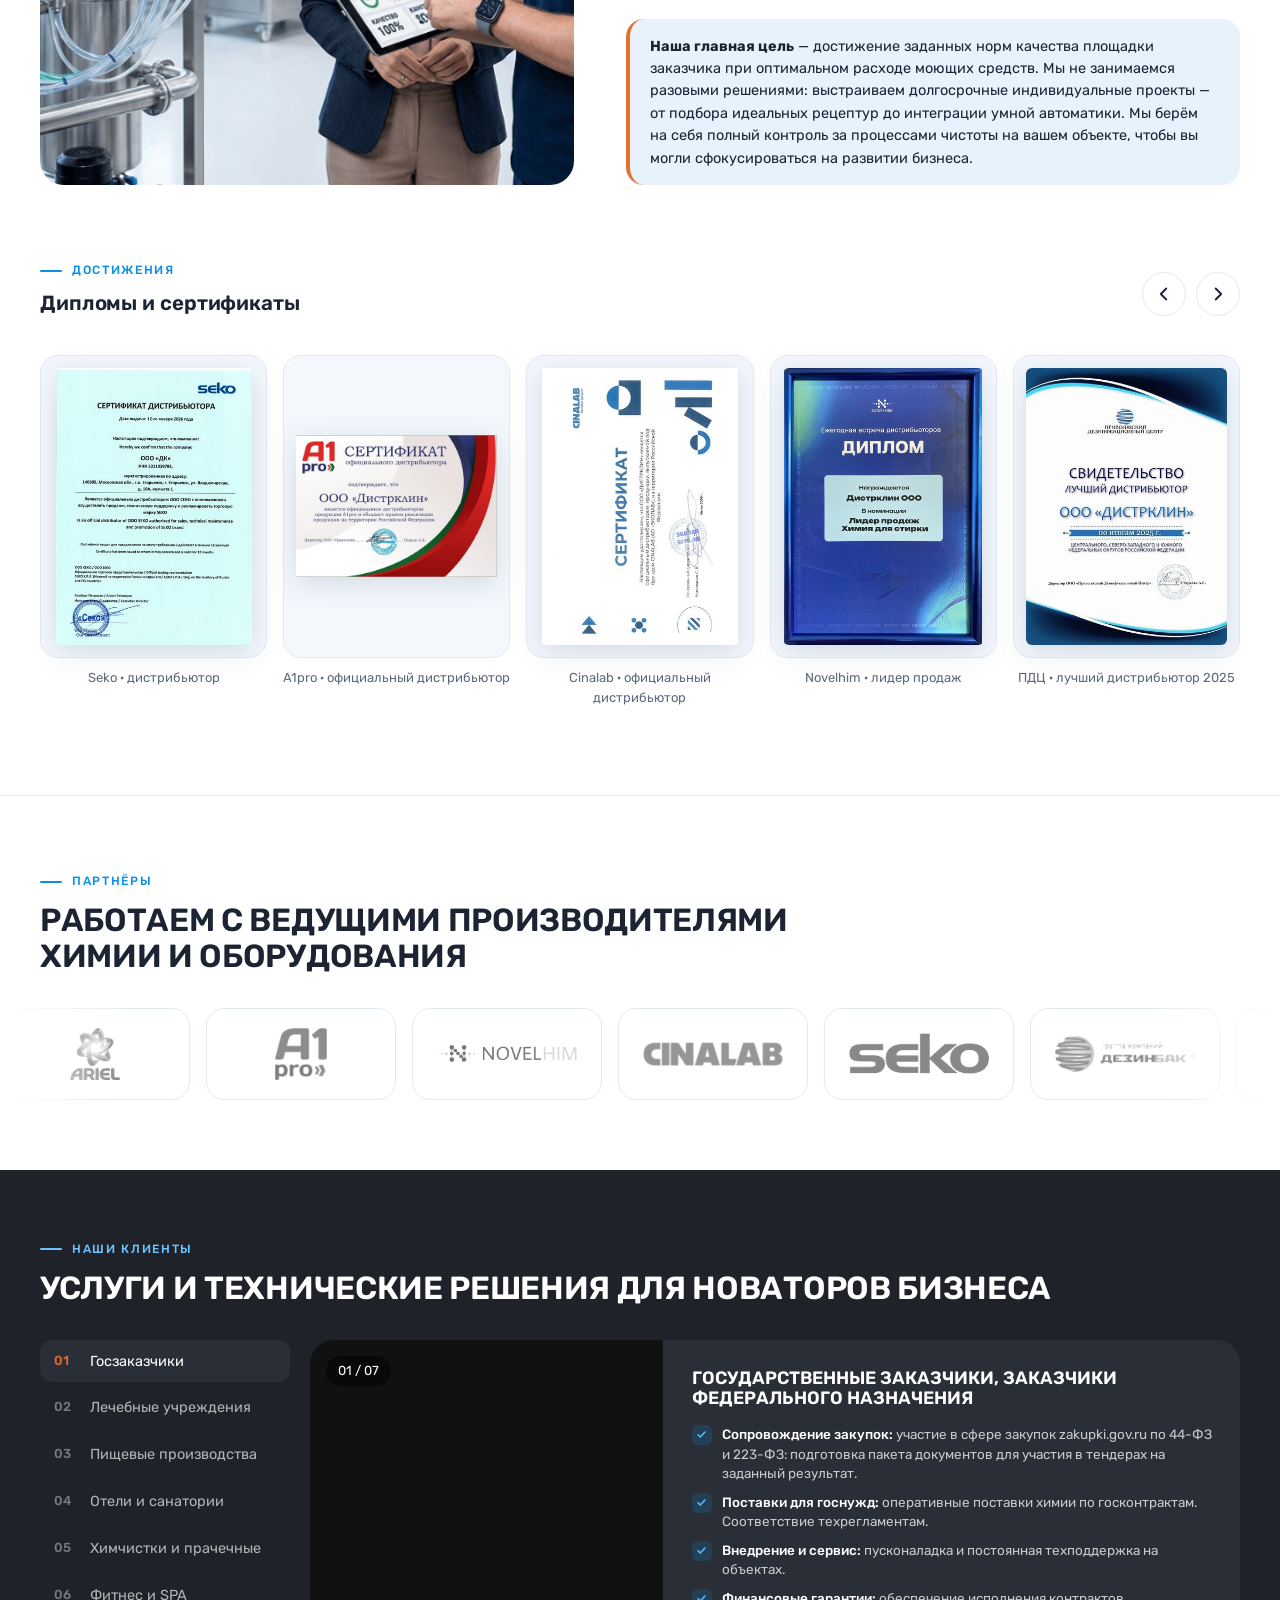
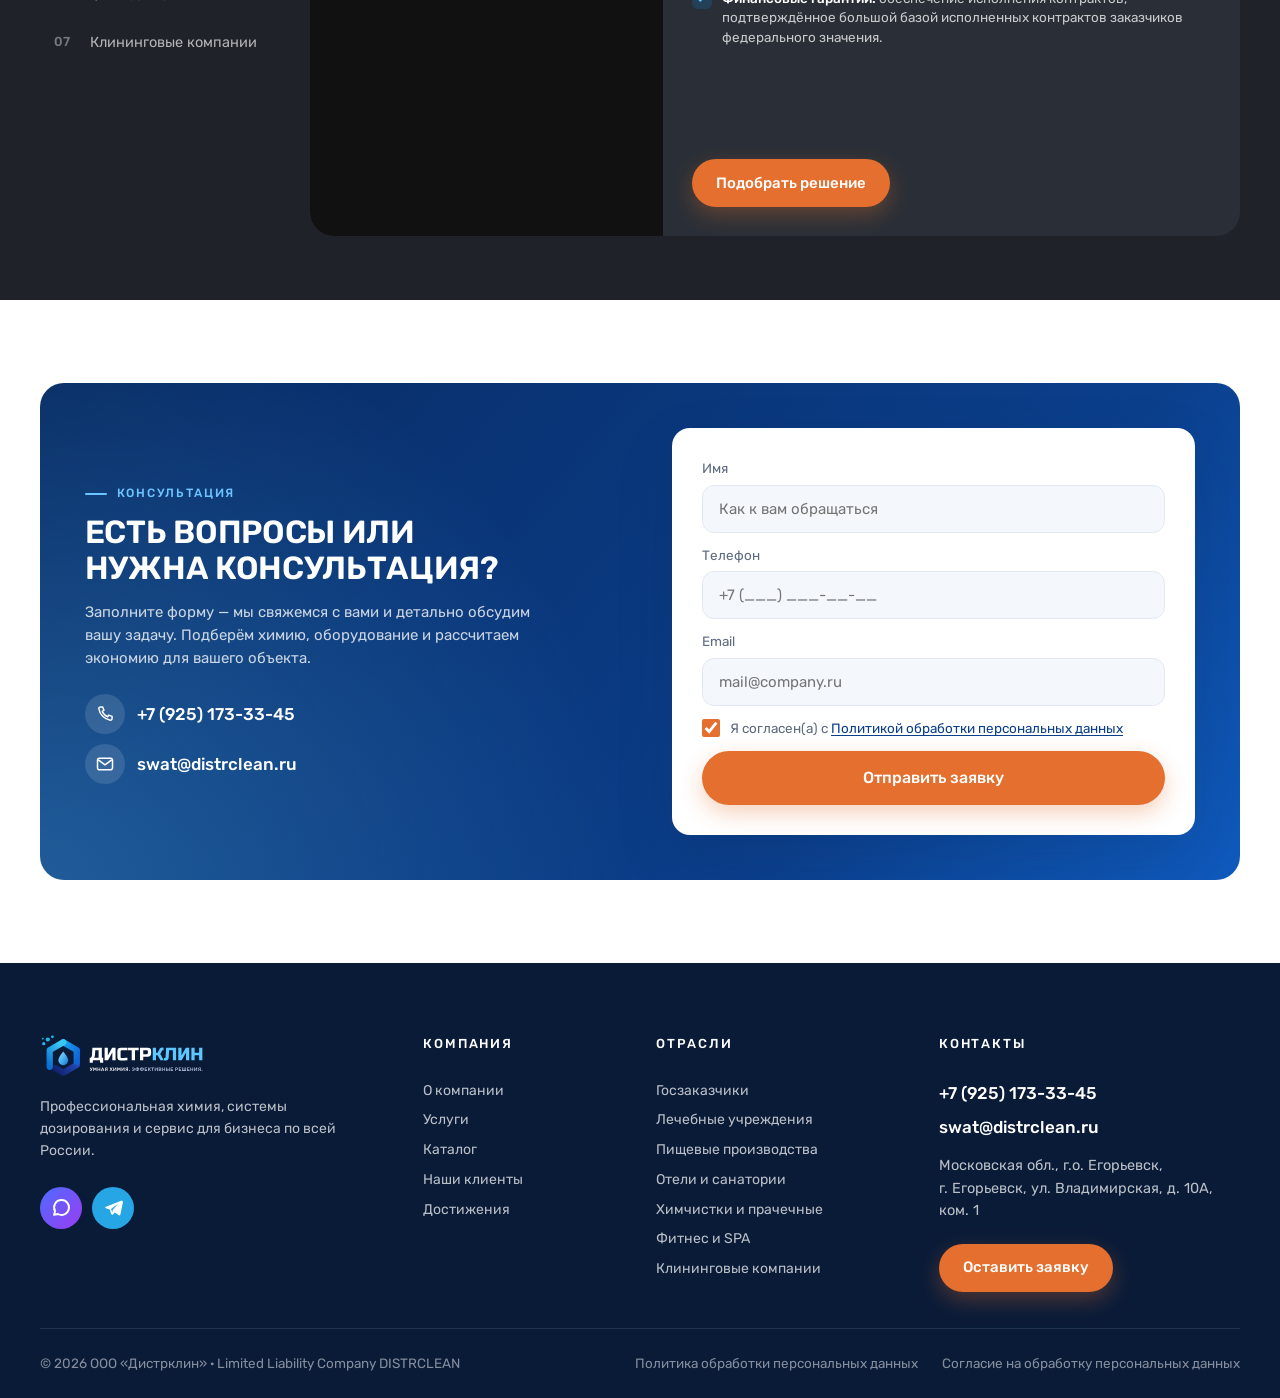
==== commit c89398da: "Мобильная шапка с отступами, медленнее анимация цифр, фикс прокрутки сертификатов, каталог открывает" ====
--- a/index.html
+++ b/index.html
@@ -243,7 +243,6 @@
             <span class="dl__text"><span class="dl__name">Novelhim 2025 — промышленная химия</span><span class="dl__meta">Пищевая промышленность, стирка, химчистка, клининг · 36 стр. · 262 МБ</span></span>
             <span class="dl__btn" aria-hidden="true"><svg viewBox="0 0 24 24"><path d="M12 4v11m0 0-4.5-4.5M12 15l4.5-4.5M5 19.5h14" fill="none" stroke="currentColor" stroke-width="2" stroke-linecap="round" stroke-linejoin="round"/></svg></span>
           </a>
-          <a class="dl__lite" href="assets/pdf/novelhim-2025.pdf" download>Облегчённая версия · 10 МБ</a>
         </li>
         <li class="dl-row">
           <a class="dl" href="https://github.com/depresar/Distrclean/releases/download/Catalog/HoReCa.2026.pdf" download>
@@ -258,7 +257,6 @@
             <span class="dl__text"><span class="dl__name">Seko «Клининг и гигиена» 2026</span><span class="dl__meta">Дозирующее оборудование и системы · 102 стр. · 42 МБ</span></span>
             <span class="dl__btn" aria-hidden="true"><svg viewBox="0 0 24 24"><path d="M12 4v11m0 0-4.5-4.5M12 15l4.5-4.5M5 19.5h14" fill="none" stroke="currentColor" stroke-width="2" stroke-linecap="round" stroke-linejoin="round"/></svg></span>
           </a>
-          <a class="dl__lite" href="assets/pdf/seko-cleaning-hygiene-2026.pdf" download>Облегчённая версия · 21 МБ</a>
         </li>
       </ul>
     </div>
--- a/css/style.css
+++ b/css/style.css
@@ -140,7 +140,8 @@
   height: 68px; background: rgba(255,255,255,.96);
   border-radius: 22px; box-shadow: var(--shadow);
   padding-left: 24px; padding-right: 14px;
-  max-width: calc(var(--container) + 0px);
+  width: calc(100% - var(--gutter) * 2);
+  max-width: var(--container);
   backdrop-filter: blur(14px); -webkit-backdrop-filter: blur(14px);
   transition: box-shadow .3s, height .3s var(--ease);
 }
@@ -319,9 +320,6 @@
 .dl__btn { margin-left: auto; width: 40px; height: 40px; border-radius: 50%; background: var(--orange); display: grid; place-items: center; flex: none; transition: transform .25s var(--ease); }
 .dl__btn svg { width: 20px; height: 20px; }
 .dl:hover .dl__btn { transform: translateY(2px); }
-.dl-row { display: grid; gap: 4px; }
-.dl__lite { justify-self: end; font-size: 12.5px; color: rgba(255,255,255,.65); text-decoration: underline; text-underline-offset: 2px; padding: 0 6px; }
-.dl__lite:hover { color: #fff; }
 
 /* =========================================================
    О КОМПАНИИ
@@ -349,7 +347,8 @@
 .slider-nav { display: flex; gap: 10px; }
 .awards__track {
   display: grid; grid-auto-flow: column; grid-auto-columns: calc((100% - 4 * 16px) / 5); gap: 16px;
-  overflow-x: auto; scroll-snap-type: x mandatory; scrollbar-width: none; padding-bottom: 4px;
+  overflow-x: auto; overflow-y: hidden; overscroll-behavior-x: contain; touch-action: pan-x pan-y;
+  scroll-snap-type: x mandatory; scrollbar-width: none; padding: 6px 0 4px;
 }
 .awards__track::-webkit-scrollbar { display: none; }
 .cert { margin: 0; scroll-snap-align: start; }
@@ -357,7 +356,7 @@
   width: 100%; aspect-ratio: 3 / 4; border-radius: var(--radius); padding: 12px; background: var(--sky-2);
   border: 1px solid var(--line); display: block; transition: transform .35s var(--ease), box-shadow .35s;
 }
-.cert__frame:hover { transform: translateY(-4px); box-shadow: var(--shadow-lg); }
+.cert__frame:hover { box-shadow: var(--shadow-lg); border-color: var(--blue); }
 .cert__frame img { width: 100%; height: 100%; object-fit: contain; border-radius: 6px; filter: drop-shadow(0 6px 14px rgba(16,35,70,.14)); }
 .cert__ph {
   width: 100%; height: 100%; border-radius: 10px; display: flex; flex-direction: column; justify-content: center; align-items: center; gap: 10px;
